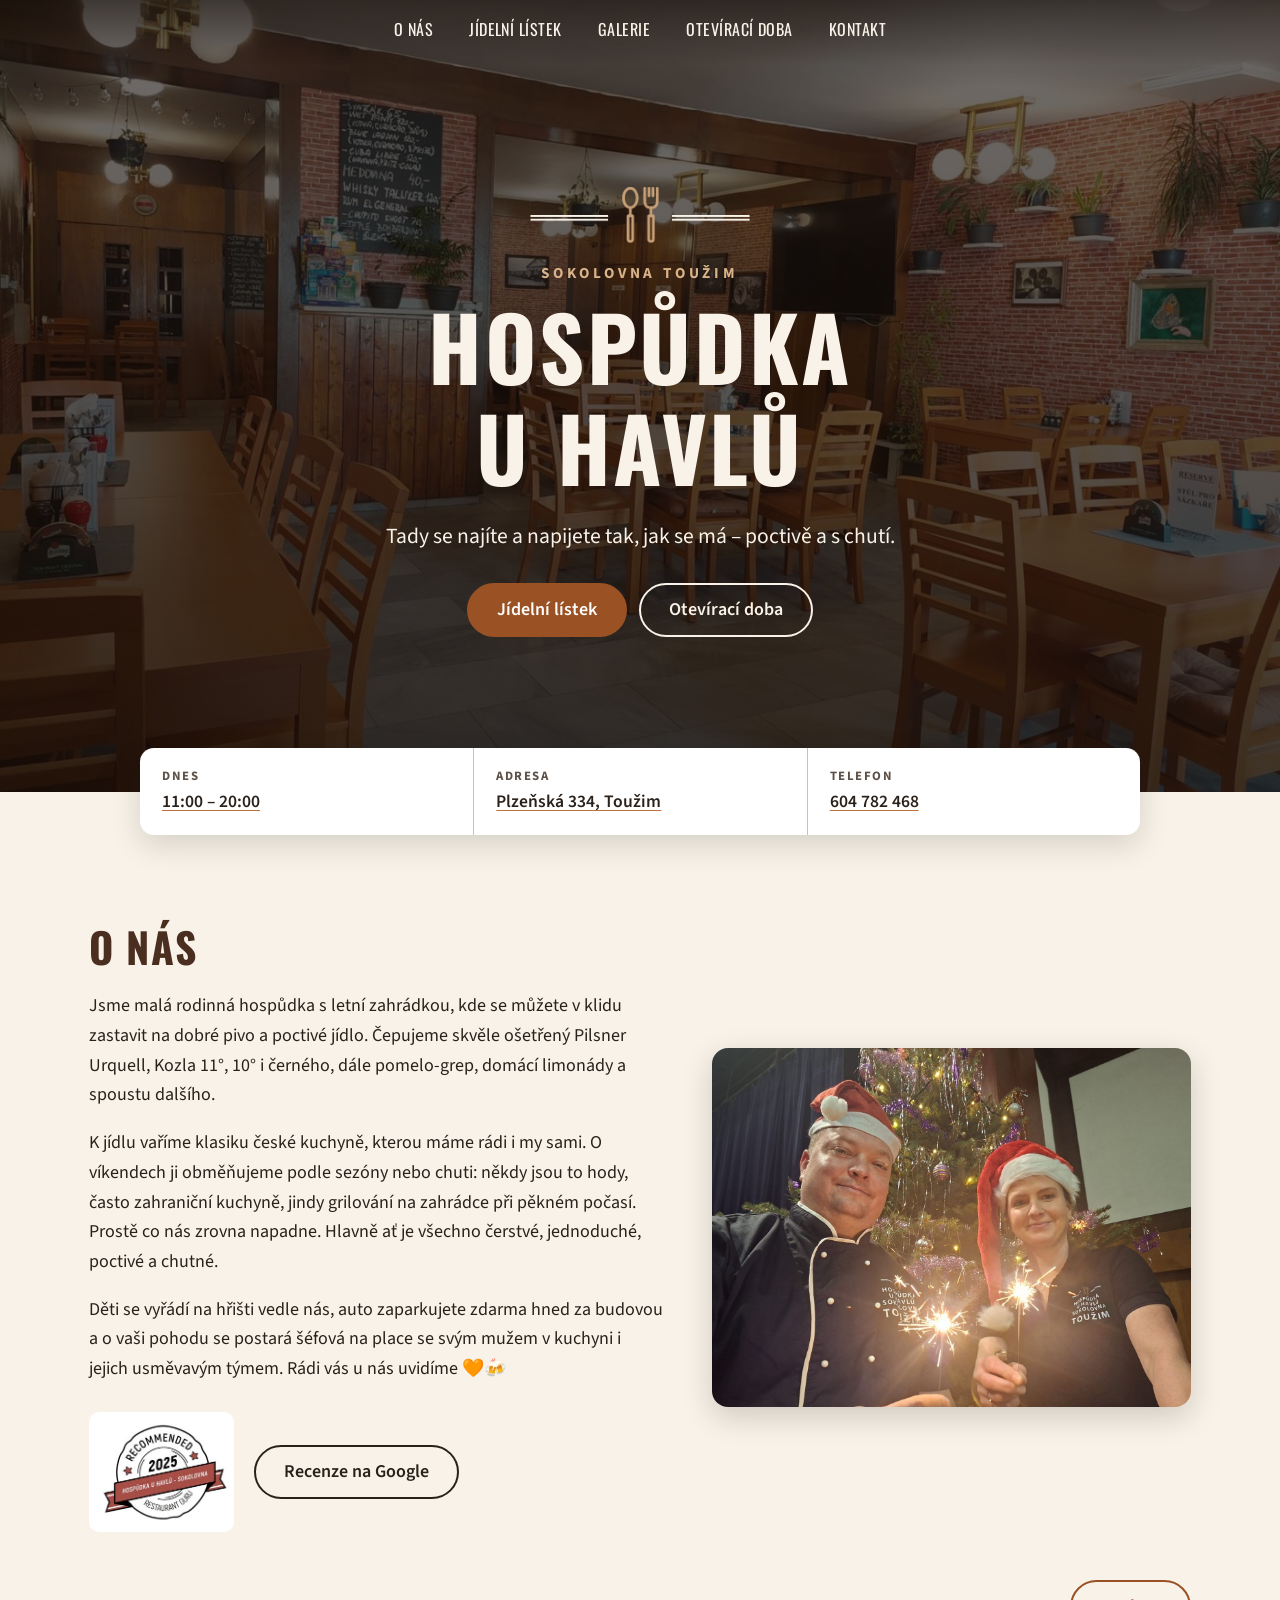
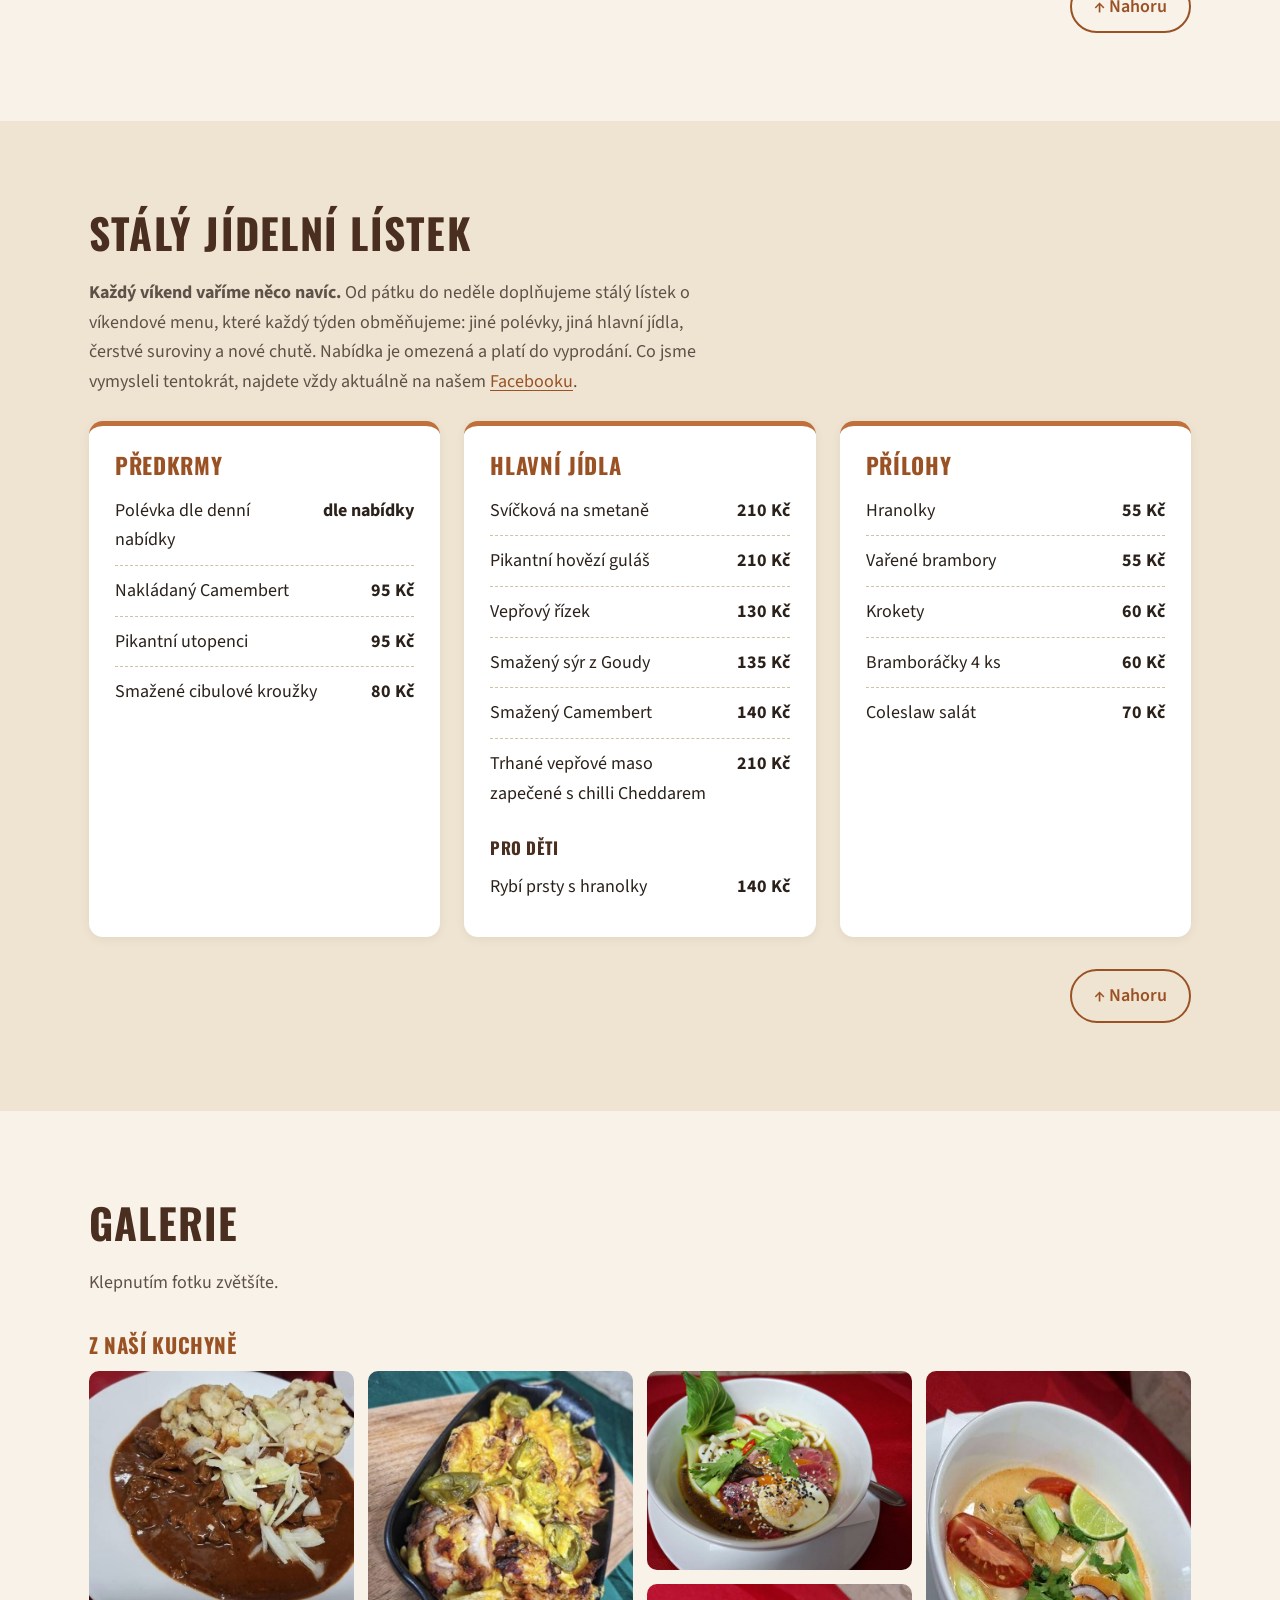
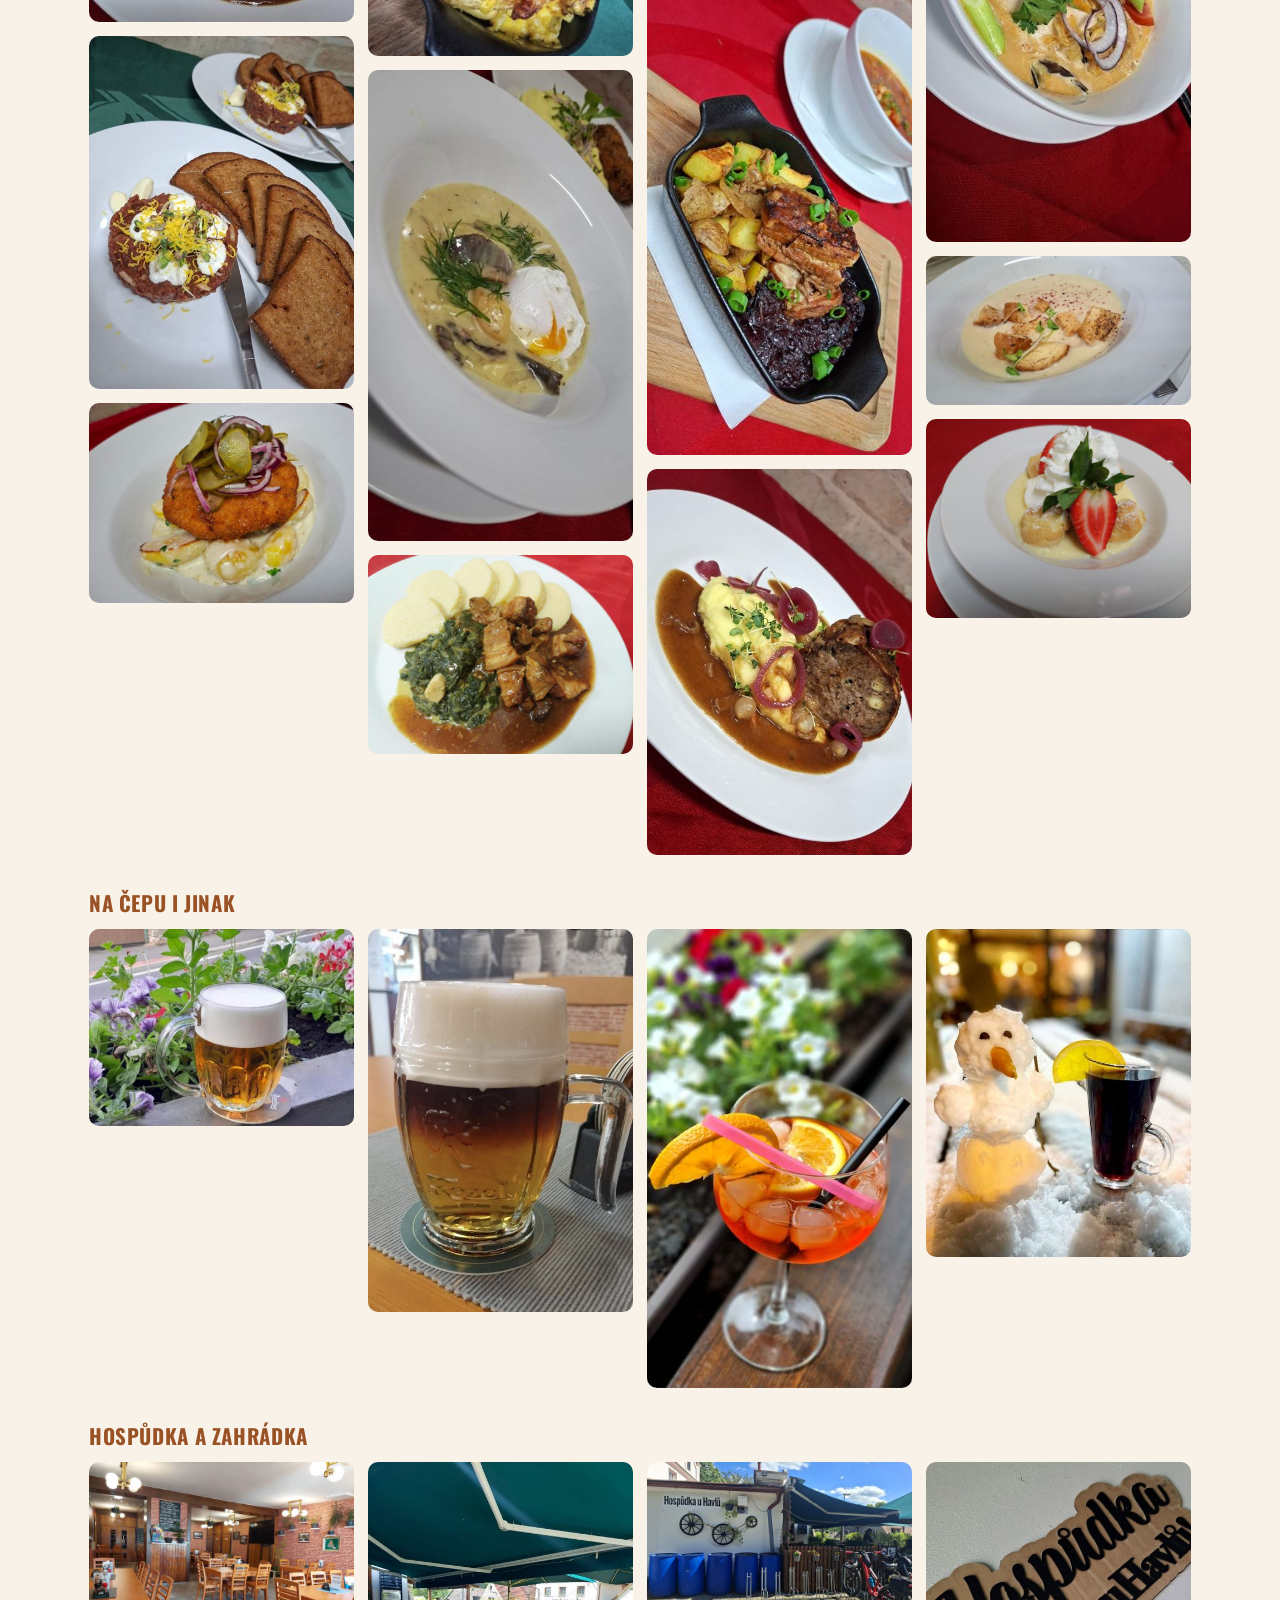
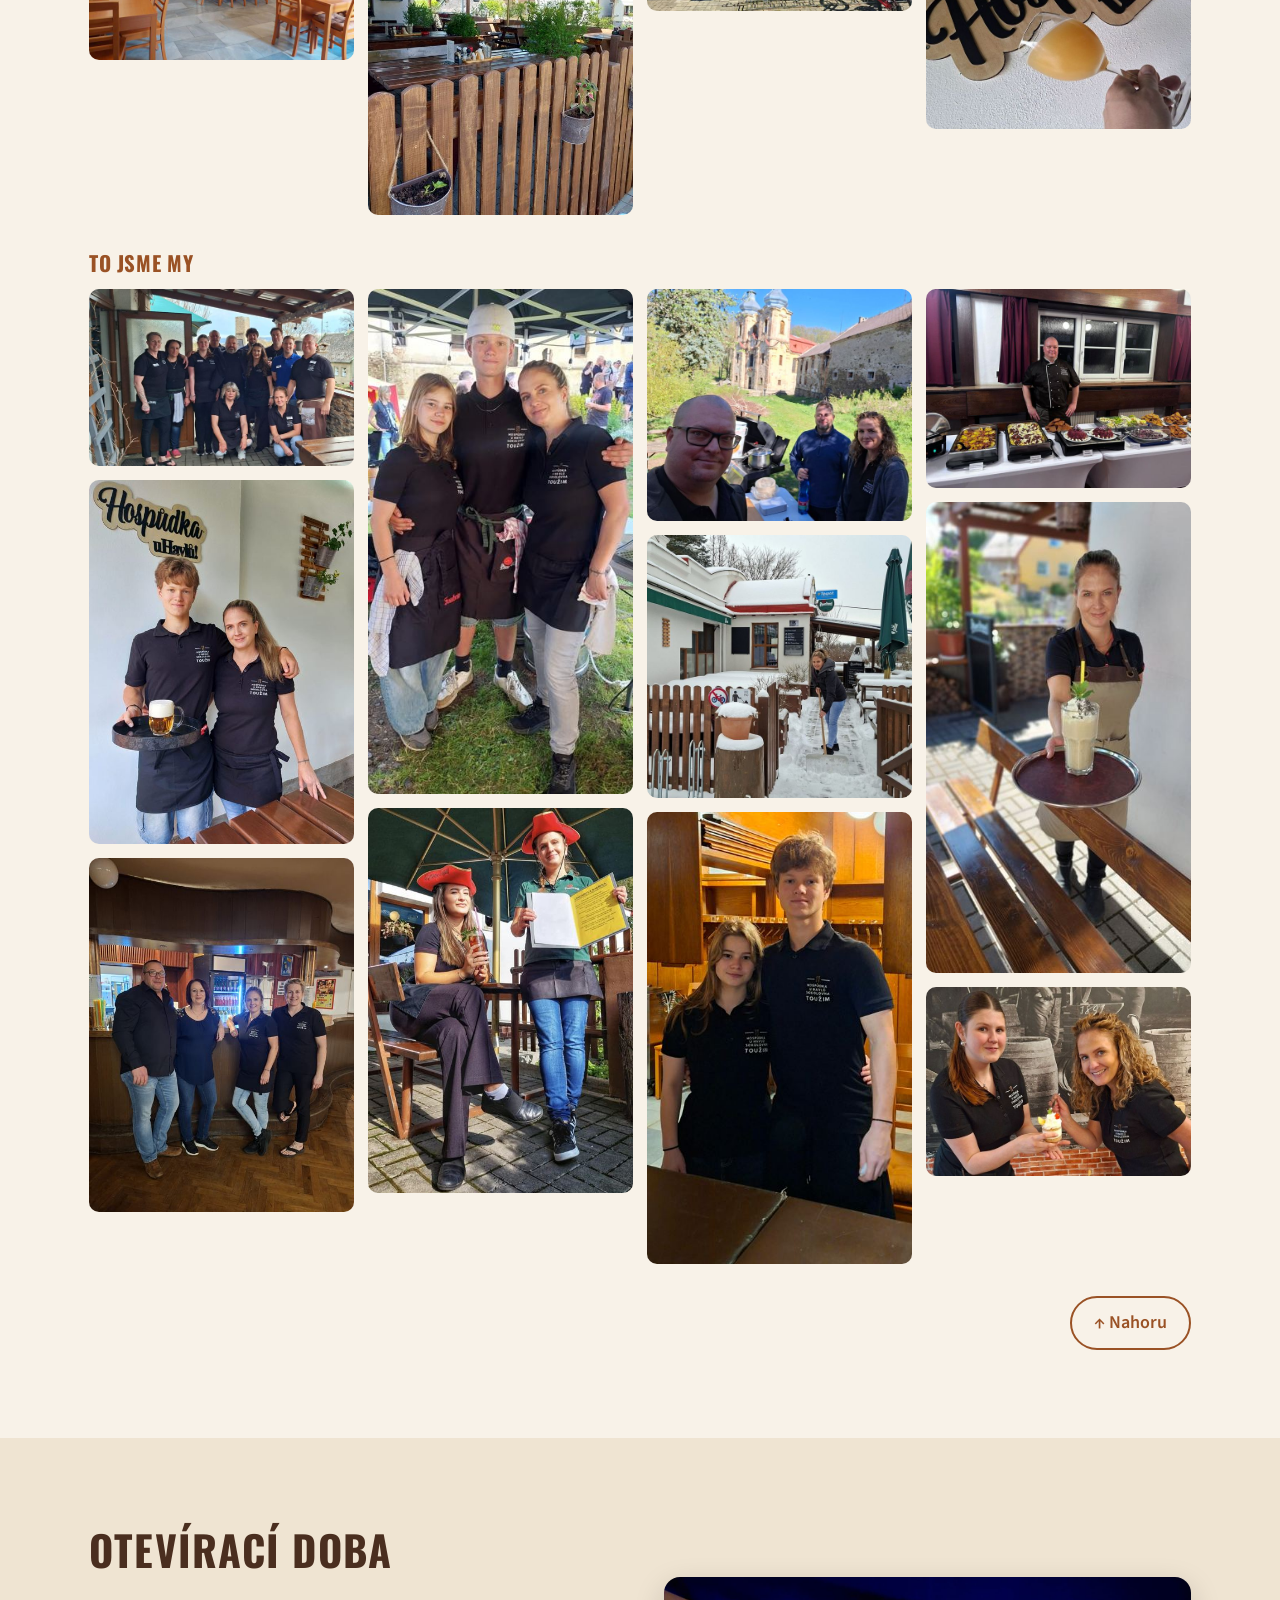
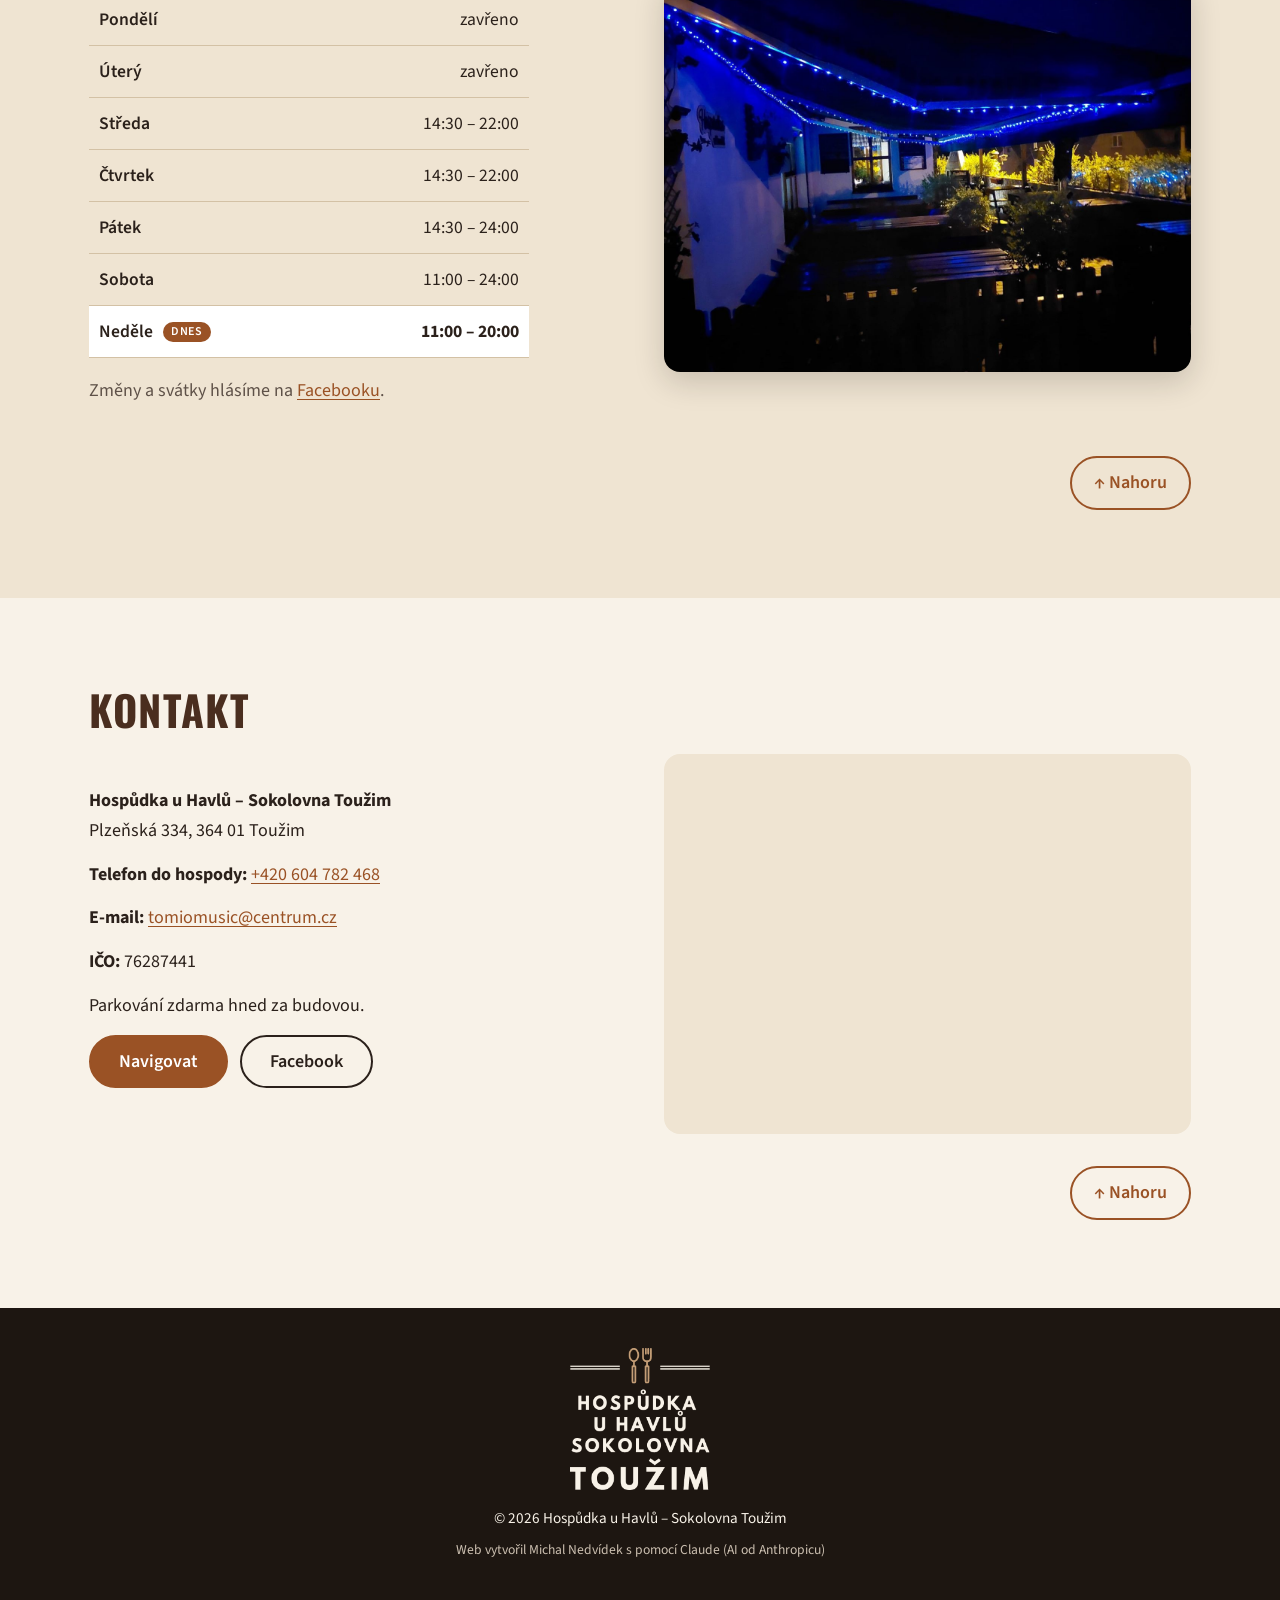
==== index.html @ 7912accc "Vlastní doména hospudkauhavlu.cz Co-Authored-By: Claude Opus 5.5 (1M context) <noreply@anthropic.com" ====
<!doctype html>
<html lang="cs">
<head>
  <meta charset="utf-8">
  <meta name="viewport" content="width=device-width, initial-scale=1">
  <title>Hospůdka u Havlů – Sokolovna Toužim</title>
  <meta name="description" content="Rodinná hospůdka v Sokolovně v Toužimi. Poctivá česká kuchyně, Pilsner Urquell a Kozel, letní zahrádka, dětské hřiště a parkování zdarma.">
  <meta name="theme-color" content="#1d1611">
  <link rel="canonical" href="https://hospudkauhavlu.cz/">
  <meta property="og:type" content="restaurant">
  <meta property="og:locale" content="cs_CZ">
  <meta property="og:url" content="https://hospudkauhavlu.cz/">
  <meta property="og:site_name" content="Hospůdka u Havlů">
  <meta property="og:title" content="Hospůdka u Havlů – Sokolovna Toužim">
  <meta property="og:description" content="Rodinná hospůdka s letní zahrádkou. Poctivá česká kuchyně, Pilsner Urquell a Kozel, víkendové speciality.">
  <meta property="og:image" content="https://hospudkauhavlu.cz/img/web/og-nahled.jpg">
  <meta property="og:image:width" content="1200">
  <meta property="og:image:height" content="630">
  <meta property="og:image:alt" content="Interiér Hospůdky u Havlů">
  <meta name="twitter:card" content="summary_large_image">
  <script type="application/ld+json">
  {
    "@context": "https://schema.org",
    "@type": "Restaurant",
    "name": "Hospůdka u Havlů – Sokolovna Toužim",
    "url": "https://hospudkauhavlu.cz/",
    "image": "https://hospudkauhavlu.cz/img/web/og-nahled.jpg",
    "logo": "https://hospudkauhavlu.cz/img/web/04-logo.jpg",
    "telephone": "+420604782468",
    "email": "tomiomusic@centrum.cz",
    "servesCuisine": "Česká kuchyně",
    "priceRange": "$$",
    "acceptsReservations": "True",
    "menu": "https://hospudkauhavlu.cz/#jidelni-listek",
    "address": {
      "@type": "PostalAddress",
      "streetAddress": "Plzeňská 334",
      "addressLocality": "Toužim",
      "postalCode": "364 01",
      "addressCountry": "CZ"
    },
    "openingHoursSpecification": [
      { "@type": "OpeningHoursSpecification", "dayOfWeek": ["Wednesday", "Thursday"], "opens": "14:30", "closes": "22:00" },
      { "@type": "OpeningHoursSpecification", "dayOfWeek": "Friday", "opens": "14:30", "closes": "23:59" },
      { "@type": "OpeningHoursSpecification", "dayOfWeek": "Saturday", "opens": "11:00", "closes": "23:59" },
      { "@type": "OpeningHoursSpecification", "dayOfWeek": "Sunday", "opens": "11:00", "closes": "20:00" }
    ],
    "sameAs": ["https://www.facebook.com/restaurace.sokolovna.touzim/"]
  }
  </script>
  <link rel="icon" href="img/web/04-logo.jpg">
  <link rel="apple-touch-icon" href="img/web/04-logo.jpg">
  <link rel="preconnect" href="https://fonts.googleapis.com">
  <link rel="preconnect" href="https://fonts.gstatic.com" crossorigin>
  <link href="https://fonts.googleapis.com/css2?family=Oswald:wght@500;700&family=Source+Sans+3:wght@400;600;700&display=swap" rel="stylesheet">
  <link rel="stylesheet" href="style.css">
</head>
<body>
  <a class="skip-link" href="#obsah">Přeskočit na obsah</a>

  <header class="topbar" id="topbar">
    <nav class="nav" aria-label="Hlavní menu">
      <button class="menu-toggle" type="button" aria-expanded="false" aria-controls="menu">Menu</button>
      <ul id="menu">
        <li><a href="#o-nas">O nás</a></li>
        <li><a href="#jidelni-listek">Jídelní lístek</a></li>
        <li><a href="#galerie">Galerie</a></li>
        <li><a href="#oteviraci-doba">Otevírací doba</a></li>
        <li><a href="#kontakt">Kontakt</a></li>
      </ul>
    </nav>
  </header>

  <div class="hero" id="nahoru">
    <div class="hero-text">
      <img width="468" height="119" class="hero-icon" src="img/web/logo-ikona.png" alt="">
      <p class="eyebrow">Sokolovna Toužim</p>
      <h1>Hospůdka u&nbsp;Havlů</h1>
      <p class="lead">Tady se najíte a napijete tak, jak se má – poctivě a s chutí.</p>
      <div class="hero-buttons">
        <a href="#jidelni-listek" class="btn">Jídelní lístek</a>
        <a href="#oteviraci-doba" class="btn btn-ghost">Otevírací doba</a>
      </div>
    </div>
  </div>

  <main id="obsah">
    <ul class="quickinfo" aria-label="Rychlé informace">
      <li>
        <span class="qi-label">Dnes</span>
        <a href="#oteviraci-doba" id="dnes">Otevírací doba</a>
      </li>
      <li>
        <span class="qi-label">Adresa</span>
        <a href="https://www.google.com/maps/search/?api=1&amp;query=Hosp%C5%AFdka%20u%20Havl%C5%AF%20Sokolovna%2C%20Plze%C5%88sk%C3%A1%20334%2C%20To%C5%BEim" target="_blank" rel="noopener">Plzeňská 334, Toužim</a>
      </li>
      <li>
        <span class="qi-label">Telefon</span>
        <a href="tel:+420604782468">604 782 468</a>
      </li>
    </ul>

    <section id="o-nas" class="section about">
      <div class="about-text">
        <h2>O nás</h2>
        <p>Jsme malá rodinná hospůdka s letní zahrádkou, kde se můžete v klidu zastavit na dobré pivo a poctivé jídlo. Čepujeme skvěle ošetřený Pilsner Urquell, Kozla 11°, 10° i černého, dále pomelo-grep, domácí limonády a spoustu dalšího.</p>
        <p>K jídlu vaříme klasiku české kuchyně, kterou máme rádi i my sami. O víkendech ji obměňujeme podle sezóny nebo chuti: někdy jsou to hody, často zahraniční kuchyně, jindy grilování na zahrádce při pěkném počasí. Prostě co nás zrovna napadne. Hlavně ať je všechno čerstvé, jednoduché, poctivé a chutné.</p>
        <p>Děti se vyřádí na hřišti vedle nás, auto zaparkujete zdarma hned za budovou a o vaši pohodu se postará šéfová na place se svým mužem v kuchyni i jejich usměvavým týmem. Rádi vás u nás uvidíme 🧡🍻</p>
        <div class="badges">
          <img width="300" height="249" src="img/web/nahled/08-restaurant-guru-2025.jpg" alt="Ocenění Restaurant Guru – doporučeno 2025" loading="lazy">
          <a class="btn btn-ghost-dark" href="https://www.google.com/maps/search/?api=1&query=Hosp%C5%AFdka%20u%20Havl%C5%AF%20Sokolovna%20To%C5%BEim" target="_blank" rel="noopener">Recenze na Google</a>
        </div>
      </div>
      <img width="1400" height="1050" class="about-photo" src="img/web/20-kuchar-obsluha-vanoce.jpg" alt="Majitelé Hospůdky u Havlů" loading="lazy">
      <a href="#nahoru" class="section-top">↑ Nahoru</a>
    </section>

    <section id="jidelni-listek" class="section alt">
      <div class="inner">
        <h2>Stálý jídelní lístek</h2>
        <p class="note"><strong>Každý víkend vaříme něco navíc.</strong> Od pátku do neděle doplňujeme stálý lístek o víkendové menu, které každý týden obměňujeme: jiné polévky, jiná hlavní jídla, čerstvé suroviny a nové chutě. Nabídka je omezená a platí do vyprodání. Co jsme vymysleli tentokrát, najdete vždy aktuálně na našem <a href="https://www.facebook.com/restaurace.sokolovna.touzim/" target="_blank" rel="noopener">Facebooku</a>.</p>
        <div class="cards">
          <div class="card">
            <h3>Předkrmy</h3>
            <ul class="price-list">
              <li><span>Polévka dle denní nabídky</span><span>dle nabídky</span></li>
              <li><span>Nakládaný Camembert</span><span>95 Kč</span></li>
              <li><span>Pikantní utopenci</span><span>95 Kč</span></li>
              <li><span>Smažené cibulové kroužky</span><span>80 Kč</span></li>
            </ul>
          </div>
          <div class="card">
            <h3>Hlavní jídla</h3>
            <ul class="price-list">
              <li><span>Svíčková na smetaně</span><span>210 Kč</span></li>
              <li><span>Pikantní hovězí guláš</span><span>210 Kč</span></li>
              <li><span>Vepřový řízek</span><span>130 Kč</span></li>
              <li><span>Smažený sýr z Goudy</span><span>135 Kč</span></li>
              <li><span>Smažený Camembert</span><span>140 Kč</span></li>
              <li><span>Trhané vepřové maso zapečené s chilli Cheddarem</span><span>210 Kč</span></li>
            </ul>
            <h4>Pro děti</h4>
            <ul class="price-list">
              <li><span>Rybí prsty s hranolky</span><span>140 Kč</span></li>
            </ul>
          </div>
          <div class="card">
            <h3>Přílohy</h3>
            <ul class="price-list">
              <li><span>Hranolky</span><span>55 Kč</span></li>
              <li><span>Vařené brambory</span><span>55 Kč</span></li>
              <li><span>Krokety</span><span>60 Kč</span></li>
              <li><span>Bramboráčky 4 ks</span><span>60 Kč</span></li>
              <li><span>Coleslaw salát</span><span>70 Kč</span></li>
            </ul>
          </div>
        </div>
      </div>
      <a href="#nahoru" class="section-top">↑ Nahoru</a>
    </section>

    <section id="galerie" class="section">
      <h2>Galerie</h2>
      <p class="note">Klepnutím fotku zvětšíte.</p>
      <h3 class="gallery-title">Z naší kuchyně</h3>
      <div class="gallery">
        <img width="640" height="606" src="img/web/nahled/27-gulas-knedlik.jpg" data-full="img/web/27-gulas-knedlik.jpg" alt="Hovězí guláš se špekovým knedlíkem" loading="lazy">
        <img width="480" height="640" src="img/web/nahled/18-tatarak.jpg" data-full="img/web/18-tatarak.jpg" alt="Tatarák s topinkami" loading="lazy">
        <img width="640" height="481" src="img/web/nahled/14-rizek-bramborovy-salat.jpg" data-full="img/web/14-rizek-bramborovy-salat.jpg" alt="Holandský řízek s noky a koprovou omáčkou" loading="lazy">
        <img width="596" height="640" src="img/web/nahled/28-trhane-maso-cheddar.jpg" data-full="img/web/28-trhane-maso-cheddar.jpg" alt="Trhané vepřové s chilli Cheddarem" loading="lazy">
        <img width="360" height="640" src="img/web/nahled/17-kulajda.jpg" data-full="img/web/17-kulajda.jpg" alt="Kulajda se ztraceným vejcem" loading="lazy">
        <img width="640" height="480" src="img/web/nahled/12-bucek-spenat-knedlik.jpg" data-full="img/web/12-bucek-spenat-knedlik.jpg" alt="Vepřové výpečky se špenátem a bramborovým knedlíkem" loading="lazy">
        <img width="640" height="480" src="img/web/nahled/13-ramen.jpg" data-full="img/web/13-ramen.jpg" alt="Ramen" loading="lazy">
        <img width="360" height="640" src="img/web/nahled/22-bucek-zeli-brambory.jpg" data-full="img/web/22-bucek-zeli-brambory.jpg" alt="Vepřové výpečky se zelím a opékanými brambory" loading="lazy">
        <img width="439" height="640" src="img/web/nahled/24-sekana-kase.jpg" data-full="img/web/24-sekana-kase.jpg" alt="Sekaná s bramborovou kaší" loading="lazy">
        <img width="360" height="640" src="img/web/nahled/25-thajska-polevka.jpg" data-full="img/web/25-thajska-polevka.jpg" alt="Thajská polévka" loading="lazy">
        <img width="640" height="360" src="img/web/nahled/26-kremova-polevka.jpg" data-full="img/web/26-kremova-polevka.jpg" alt="Krémová polévka s krutony" loading="lazy">
        <img width="640" height="480" src="img/web/nahled/06-dezert-veternicky.jpg" data-full="img/web/06-dezert-veternicky.jpg" alt="Dezert s jahodami a šlehačkou" loading="lazy">
      </div>

      <h3 class="gallery-title">Na čepu i jinak</h3>
      <div class="gallery">
        <img width="640" height="474" src="img/web/nahled/03-pivo-kvetiny.jpg" data-full="img/web/03-pivo-kvetiny.jpg" alt="Pilsner Urquell na zahrádce" loading="lazy">
        <img width="443" height="640" src="img/web/nahled/19-rezane-pivo.jpg" data-full="img/web/19-rezane-pivo.jpg" alt="Řezané pivo" loading="lazy">
        <img width="370" height="640" src="img/web/nahled/23-aperol-spritz.jpg" data-full="img/web/23-aperol-spritz.jpg" alt="Aperol Spritz" loading="lazy">
        <img width="518" height="640" src="img/web/nahled/15-svarak-snehulak.jpg" data-full="img/web/15-svarak-snehulak.jpg" alt="Svařák v zimě" loading="lazy">
      </div>

      <h3 class="gallery-title">Hospůdka a zahrádka</h3>
      <div class="gallery">
        <img width="640" height="480" src="img/web/nahled/09-interier.jpg" data-full="img/web/09-interier.jpg" alt="Interiér hospůdky" loading="lazy">
        <img width="480" height="640" src="img/web/nahled/10-zahradka-den.jpg" data-full="img/web/10-zahradka-den.jpg" alt="Letní zahrádka" loading="lazy">
        <img width="640" height="360" src="img/web/nahled/29-predni-strana-kola.jpg" data-full="img/web/29-predni-strana-kola.jpg" alt="Hospůdka u Havlů zvenku se stojany na kola" loading="lazy">
        <img width="635" height="640" src="img/web/nahled/01-cedule-sklenka.jpg" data-full="img/web/01-cedule-sklenka.jpg" alt="Cedule Hospůdka u Havlů" loading="lazy">
      </div>

      <h3 class="gallery-title">To jsme my</h3>
      <div class="gallery">
        <img width="640" height="429" src="img/web/nahled/30-cely-tym.jpg" data-full="img/web/30-cely-tym.jpg" alt="Celý tým Hospůdky u Havlů" loading="lazy">
        <img width="466" height="640" src="img/web/nahled/31-tym-pivo-cedule.jpg" data-full="img/web/31-tym-pivo-cedule.jpg" alt="Obsluha s pivem pod cedulí Hospůdka u Havlů" loading="lazy">
        <img width="480" height="640" src="img/web/nahled/32-tym-u-baru.jpg" data-full="img/web/32-tym-u-baru.jpg" alt="Tým u baru" loading="lazy">
        <img width="336" height="640" src="img/web/nahled/33-tym-na-akci.jpg" data-full="img/web/33-tym-na-akci.jpg" alt="Naše obsluha na venkovní akci" loading="lazy">
        <img width="440" height="640" src="img/web/nahled/34-tym-vikendova-nabidka.jpg" data-full="img/web/34-tym-vikendova-nabidka.jpg" alt="Obsluha s víkendovou nabídkou na zahrádce" loading="lazy">
        <img width="640" height="561" src="img/web/nahled/35-tym-grilovani-skoky.jpg" data-full="img/web/35-tym-grilovani-skoky.jpg" alt="Grilujeme venku u barokního kostela" loading="lazy">
        <img width="640" height="634" src="img/web/nahled/36-obsluha-snih.jpg" data-full="img/web/36-obsluha-snih.jpg" alt="Odklízení sněhu před hospůdkou" loading="lazy">
        <img width="375" height="640" src="img/web/nahled/37-obsluha-interier.jpg" data-full="img/web/37-obsluha-interier.jpg" alt="Mladá obsluha v sále Sokolovny" loading="lazy">
        <img width="640" height="480" src="img/web/nahled/16-kuchar-raut.jpg" data-full="img/web/16-kuchar-raut.jpg" alt="Kuchař u připraveného rautu" loading="lazy">
        <img width="360" height="640" src="img/web/nahled/05-obsluha-frape.jpg" data-full="img/web/05-obsluha-frape.jpg" alt="Obsluha s frapé na zahrádce" loading="lazy">
        <img width="640" height="457" src="img/web/nahled/21-obsluha-dezert.jpg" data-full="img/web/21-obsluha-dezert.jpg" alt="Náš tým s dezertem" loading="lazy">
      </div>
      <a href="#nahoru" class="section-top">↑ Nahoru</a>
    </section>

    <section id="oteviraci-doba" class="section alt">
      <div class="inner two-col">
        <div>
          <h2>Otevírací doba</h2>
          <!-- potvrzeno podle Facebooku 19. 10. 2026; při změně upravit i HODINY ve skriptu dole -->
          <table class="hours">
            <caption class="visually-hidden">Otevírací doba podle dnů</caption>
            <tr data-den="1"><th scope="row">Pondělí</th><td>zavřeno</td></tr>
            <tr data-den="2"><th scope="row">Úterý</th><td>zavřeno</td></tr>
            <tr data-den="3"><th scope="row">Středa</th><td>14:30 – 22:00</td></tr>
            <tr data-den="4"><th scope="row">Čtvrtek</th><td>14:30 – 22:00</td></tr>
            <tr data-den="5"><th scope="row">Pátek</th><td>14:30 – 24:00</td></tr>
            <tr data-den="6"><th scope="row">Sobota</th><td>11:00 – 24:00</td></tr>
            <tr data-den="0"><th scope="row">Neděle</th><td>11:00 – 20:00</td></tr>
          </table>
          <p class="note">Změny a svátky hlásíme na <a href="https://www.facebook.com/restaurace.sokolovna.touzim/" target="_blank" rel="noopener">Facebooku</a>.</p>
        </div>
        <img width="1400" height="1050" src="img/web/11-zahradka-noc.jpg" alt="Zahrádka večer" loading="lazy" class="rounded">
      </div>
      <a href="#nahoru" class="section-top">↑ Nahoru</a>
    </section>

    <section id="kontakt" class="section">
      <h2>Kontakt</h2>
      <div class="two-col">
        <div class="contact">
          <p><strong>Hospůdka u Havlů – Sokolovna Toužim</strong><br>Plzeňská 334, 364 01 Toužim</p>
          <p><strong>Telefon do hospody:</strong> <a href="tel:+420604782468">+420 604 782 468</a></p>
          <p><strong>E-mail:</strong> <a href="mailto:tomiomusic@centrum.cz">tomiomusic@centrum.cz</a></p>
          <p><strong>IČO:</strong> 76287441</p>
          <p>Parkování zdarma hned za budovou.</p>
          <p class="contact-buttons">
            <a class="btn" href="https://www.google.com/maps/dir/?api=1&amp;destination=Hosp%C5%AFdka%20u%20Havl%C5%AF%20Sokolovna%2C%20Plze%C5%88sk%C3%A1%20334%2C%20To%C5%BEim" target="_blank" rel="noopener">Navigovat</a>
            <a class="btn btn-ghost-dark" href="https://www.facebook.com/restaurace.sokolovna.touzim/" target="_blank" rel="noopener">Facebook</a>
          </p>
        </div>
        <iframe class="map" title="Mapa – Plzeňská 334, Toužim" loading="lazy"
          src="https://maps.google.com/maps?q=Plze%C5%88sk%C3%A1%20334%2C%20364%2001%20To%C5%BEim&z=16&output=embed"></iframe>
      </div>
      <a href="#nahoru" class="section-top">↑ Nahoru</a>
    </section>
  </main>

  <footer class="footer">
    <img width="468" height="474" src="img/web/logo-svetle.png" alt="Logo Hospůdka u Havlů, Sokolovna Toužim">
    <p>&copy; <span id="rok"></span> Hospůdka u Havlů – Sokolovna Toužim</p>
    <p class="credit">Web vytvořil Michal Nedvídek s pomocí Claude (AI od Anthropicu)</p>
  </footer>

  <a href="#nahoru" class="to-top" aria-label="Zpět nahoru" title="Zpět nahoru">↑</a>

  <div class="lightbox" role="dialog" aria-modal="true" aria-label="Zvětšená fotka" hidden>
    <button class="lightbox-close" type="button" aria-label="Zavřít">×</button>
    <img alt="">
    <p></p>
  </div>

  <script>
    document.getElementById('rok').textContent = new Date().getFullYear();

    // Lišta s menu: po odrolování ztmavne, na mobilu se rozbaluje tlačítkem
    const topbar = document.getElementById('topbar');
    const toTop = document.querySelector('.to-top');
    const menuToggle = document.querySelector('.menu-toggle');
    const onScroll = () => {
      topbar.classList.toggle('scrolled', window.scrollY > 40);
      toTop.classList.toggle('visible', window.scrollY > 600);
    };
    window.addEventListener('scroll', onScroll, { passive: true });
    onScroll();
    const setMenu = open => {
      topbar.classList.toggle('menu-open', open);
      menuToggle.setAttribute('aria-expanded', open);
      menuToggle.textContent = open ? 'Zavřít' : 'Menu';
    };
    menuToggle.addEventListener('click', () => setMenu(!topbar.classList.contains('menu-open')));
    document.querySelectorAll('#menu a').forEach(a => a.addEventListener('click', () => setMenu(false)));

    // Dnešní otevírací doba (0 = neděle). Při změně upravit i tabulku nahoře.
    const HODINY = { 0: ['11:00', '20:00'], 1: null, 2: null, 3: ['14:30', '22:00'], 4: ['14:30', '22:00'], 5: ['14:30', '24:00'], 6: ['11:00', '24:00'] };
    const now = new Date();
    const den = now.getDay();
    const dnes = HODINY[den];
    const minuty = t => { const [h, m] = t.split(':').map(Number); return h * 60 + m; };
    const ted = now.getHours() * 60 + now.getMinutes();
    const dnesEl = document.getElementById('dnes');
    if (!dnes) {
      dnesEl.textContent = 'Dnes máme zavřeno';
    } else {
      const otevreno = ted >= minuty(dnes[0]) && ted < minuty(dnes[1]);
      dnesEl.textContent = `${dnes[0]} – ${dnes[1]}` + (otevreno ? ' · právě otevřeno' : '');
    }
    const radek = document.querySelector(`.hours tr[data-den="${den}"]`);
    if (radek) { radek.classList.add('today'); radek.querySelector('th').insertAdjacentHTML('beforeend', ' <span class="today-tag">dnes</span>'); }

    // Zvětšení fotky z galerie: klik (nebo Enter) otevře, další klik, křížek nebo Esc zavře
    const lightbox = document.querySelector('.lightbox');
    const lbImg = lightbox.querySelector('img');
    const lbText = lightbox.querySelector('p');
    let lastFocus = null;
    const openLightbox = img => {
      lastFocus = img;
      lbImg.src = img.dataset.full || img.src;
      lbImg.alt = img.alt;
      lbText.textContent = img.alt;
      lightbox.hidden = false;
      requestAnimationFrame(() => lightbox.classList.add('open'));
      document.body.classList.add('no-scroll');
      lightbox.querySelector('.lightbox-close').focus();
    };
    const closeLightbox = () => {
      if (lightbox.hidden) return;
      lightbox.classList.remove('open');
      lightbox.hidden = true;
      document.body.classList.remove('no-scroll');
      if (lastFocus) lastFocus.focus();
    };
    document.querySelectorAll('.gallery img').forEach(img => {
      img.tabIndex = 0;
      img.setAttribute('role', 'button');
      img.setAttribute('aria-label', 'Zvětšit fotku: ' + img.alt);
      img.addEventListener('click', () => openLightbox(img));
      img.addEventListener('keydown', e => { if (e.key === 'Enter' || e.key === ' ') { e.preventDefault(); openLightbox(img); } });
    });
    lightbox.addEventListener('click', closeLightbox);
    document.addEventListener('keydown', e => { if (e.key === 'Escape') { closeLightbox(); setMenu(false); } });
  </script>
</body>
</html>
---- style.css ----
/* Barvy: všechny dvojice text/pozadí splňují WCAG AA (min. 4,5 : 1) */
:root {
  --dark: #1d1611;
  --wood: #4a2e1f;
  --copper: #c0703a;      /* jen dekorace (linky, ikony), ne text */
  --accent: #9a5225;      /* odkazy, tlačítka, zvýrazněný text – 5,2 : 1 na krémové */
  --accent-hover: #7d4019;
  --tan: #d9b48a;         /* světlý akcent na tmavém pozadí */
  --cream: #f8f2e8;
  --cream-2: #efe4d2;
  --ink: #2b211b;
  --muted: #5e5148;       /* doplňkový text – min. 6 : 1 */
  --line: #d3c1a5;
  --topbar-h: 64px;
}

* { box-sizing: border-box; }
html { scroll-behavior: smooth; scroll-padding-top: calc(var(--topbar-h) + 8px); }
body {
  margin: 0;
  font-family: "Source Sans 3", system-ui, sans-serif;
  font-size: 18px;
  line-height: 1.65;
  color: var(--ink);
  background: var(--cream);
  -webkit-text-size-adjust: 100%;
}
body.no-scroll { overflow: hidden; }
h1, h2, h3, h4, .nav a, .menu-toggle {
  font-family: "Oswald", "Arial Narrow", sans-serif;
  text-transform: uppercase;
  letter-spacing: .03em;
  line-height: 1.15;
}
p { max-width: 68ch; }
a { color: var(--accent); text-underline-offset: 3px; }
a:hover { color: var(--accent-hover); }
img { max-width: 100%; height: auto; display: block; }

/* Viditelný focus pro ovládání klávesnicí */
:focus-visible { outline: 3px solid var(--copper); outline-offset: 3px; border-radius: 4px; }

.visually-hidden {
  position: absolute; width: 1px; height: 1px; padding: 0; margin: -1px;
  overflow: hidden; clip: rect(0 0 0 0); white-space: nowrap; border: 0;
}
.skip-link {
  position: absolute; left: 12px; top: -60px; z-index: 100;
  padding: 10px 16px; background: var(--cream); color: var(--ink); font-weight: 600; border-radius: 8px;
}
.skip-link:focus { top: 12px; }

/* Lepivá horní lišta s menu */
.topbar {
  position: fixed;
  inset: 0 0 auto 0;
  z-index: 20;
  height: var(--topbar-h);
  background: linear-gradient(rgba(20, 13, 8, .55), rgba(20, 13, 8, 0));
  transition: background .25s, box-shadow .25s;
}
.topbar.scrolled, .topbar.menu-open { background: var(--dark); box-shadow: 0 2px 12px rgba(0, 0, 0, .25); }
.nav { height: 100%; max-width: 1150px; margin: 0 auto; padding: 0 16px; display: flex; align-items: center; justify-content: center; }
.nav ul { display: flex; gap: 8px; list-style: none; margin: 0; padding: 0; }
.nav a {
  display: block;
  padding: 10px 14px;
  min-height: 44px;
  color: var(--cream);
  text-decoration: none;
  font-size: 1rem;
  border-radius: 6px;
}
.nav a:hover { color: var(--tan); background: rgba(255, 255, 255, .06); }
.menu-toggle {
  display: none;
  min-height: 44px;
  padding: 8px 22px;
  background: transparent;
  color: var(--cream);
  border: 2px solid var(--cream);
  border-radius: 999px;
  font-size: 1rem;
  cursor: pointer;
}

/* Úvod */
.hero {
  min-height: 88vh;
  min-height: 88svh;
  display: flex;
  align-items: center;
  justify-content: center;
  color: var(--cream);
  background: linear-gradient(rgba(20, 13, 8, .6), rgba(20, 13, 8, .82)), url("img/web/09-interier.jpg") center / cover;
}
.hero-text { padding: calc(var(--topbar-h) + 32px) 20px 64px; text-align: center; max-width: 780px; }
.hero-icon { width: 220px; margin: 0 auto 18px; }
.eyebrow { text-transform: uppercase; letter-spacing: .25em; color: var(--tan); margin: 0 auto; font-weight: 700; font-size: .95rem; }
.hero h1 { font-size: clamp(2.6rem, 9vw, 5.5rem); margin: .1em 0 .25em; }
.lead { font-size: clamp(1.15rem, 3.5vw, 1.35rem); margin: 0 auto 28px; }
.hero-buttons, .contact-buttons { display: flex; flex-wrap: wrap; gap: 12px; justify-content: center; }
.contact-buttons { justify-content: flex-start; }

.btn {
  display: inline-flex;
  align-items: center;
  justify-content: center;
  min-height: 48px;
  padding: 10px 28px;
  background: var(--accent);
  color: #fff;
  font-weight: 600;
  border-radius: 999px;
  text-decoration: none;
  border: 2px solid var(--accent);
  transition: background .2s, color .2s, border-color .2s;
}
.btn:hover { background: var(--accent-hover); border-color: var(--accent-hover); color: #fff; }
.btn-ghost { background: transparent; border-color: var(--cream); color: var(--cream); }
.btn-ghost:hover { background: var(--cream); color: var(--ink); border-color: var(--cream); }
.btn-ghost-dark { background: transparent; border-color: var(--ink); color: var(--ink); }
.btn-ghost-dark:hover { background: var(--ink); color: var(--cream); border-color: var(--ink); }

/* Rychlé informace pod úvodem */
.quickinfo {
  list-style: none;
  margin: -44px auto 0;
  padding: 0;
  max-width: 1000px;
  display: grid;
  grid-template-columns: repeat(3, 1fr);
  background: #fff;
  border-radius: 14px;
  box-shadow: 0 10px 30px rgba(29, 22, 17, .15);
  position: relative;
  z-index: 2;
  overflow: hidden;
}
.quickinfo li { padding: 18px 22px; border-left: 1px solid var(--line); }
.quickinfo li:first-child { border-left: 0; }
.qi-label { display: block; font-size: .8rem; text-transform: uppercase; letter-spacing: .12em; color: var(--muted); font-weight: 700; }
.quickinfo a { font-weight: 600; font-size: 1.1rem; color: var(--ink); text-decoration-color: var(--copper); }
.quickinfo a:hover { color: var(--accent); }

/* Sekce */
.section { padding: 88px 24px; max-width: 1150px; margin: 0 auto; }
.section.alt { max-width: none; background: var(--cream-2); }
.inner { max-width: 1102px; margin: 0 auto; }
.section h2 { font-size: clamp(2rem, 5vw, 2.6rem); margin: 0 0 .5em; color: var(--wood); }
.note { color: var(--muted); }

.two-col { display: grid; grid-template-columns: 1fr 1fr; gap: 48px; align-items: center; }
.about { display: grid; grid-template-columns: 1.2fr 1fr; gap: 48px; align-items: center; }
.about-photo, .rounded { border-radius: 16px; box-shadow: 0 10px 30px rgba(29, 22, 17, .18); }
.badges { display: flex; flex-wrap: wrap; gap: 20px; margin-top: 28px; align-items: center; }
.badges img { height: 120px; width: auto; border-radius: 10px; background: #fff; }

/* Odkaz nahoru na konci sekcí */
.section-top {
  display: table;
  margin: 32px 0 0 auto;
  padding: 10px 22px;
  min-height: 44px;
  border: 2px solid var(--accent);
  border-radius: 999px;
  color: var(--accent);
  font-weight: 600;
  text-decoration: none;
}
.section-top:hover { background: var(--accent); color: #fff; }
.section.alt > .section-top { margin-right: max(0px, calc((100% - 1102px) / 2)); }
.about > .section-top { grid-column: 1 / -1; margin-top: 0; }

/* Jídelní lístek */
.cards { display: grid; grid-template-columns: repeat(auto-fit, minmax(280px, 1fr)); gap: 24px; margin-top: 24px; }
.card { background: #fff; border-radius: 14px; padding: 26px; box-shadow: 0 2px 10px rgba(74, 46, 31, .08); border-top: 5px solid var(--copper); }
.card h3 { margin: 0 0 8px; color: var(--accent); font-size: 1.4rem; }
.card h4 { margin: 20px 0 4px; color: var(--wood); font-size: 1.05rem; }
.price-list { list-style: none; margin: 0; padding: 0; }
.price-list li { display: flex; justify-content: space-between; align-items: baseline; gap: 16px; padding: 10px 0; border-bottom: 1px dashed var(--line); }
.price-list li span:last-child { white-space: nowrap; font-weight: 700; }
.price-list li:last-child { border-bottom: 0; }

/* Galerie */
.gallery-title { color: var(--accent); font-size: 1.3rem; margin: 36px 0 14px; }
.gallery { columns: 4 220px; column-gap: 14px; }
.gallery img { width: 100%; margin-bottom: 14px; border-radius: 10px; break-inside: avoid; cursor: zoom-in; transition: transform .2s, box-shadow .2s; }
.gallery img:hover { transform: scale(1.02); box-shadow: 0 6px 18px rgba(29, 22, 17, .2); }

.lightbox {
  position: fixed;
  inset: 0;
  z-index: 50;
  display: flex;
  flex-direction: column;
  align-items: center;
  justify-content: center;
  gap: 12px;
  padding: 56px 16px 24px;
  background: rgba(15, 10, 6, .95);
  cursor: zoom-out;
  opacity: 0;
  transition: opacity .2s;
}
.lightbox[hidden] { display: none; }
.lightbox.open { opacity: 1; }
.lightbox img { max-width: 100%; max-height: calc(100vh - 120px); border-radius: 10px; object-fit: contain; }
.lightbox p { margin: 0; color: var(--cream); text-align: center; }
.lightbox-close {
  position: absolute;
  top: 10px;
  right: 10px;
  width: 48px;
  height: 48px;
  border: 0;
  border-radius: 50%;
  background: rgba(255, 255, 255, .12);
  color: var(--cream);
  font-size: 2rem;
  line-height: 1;
  cursor: pointer;
}
.lightbox-close:hover { background: rgba(255, 255, 255, .25); }

/* Otevírací doba */
.hours { border-collapse: collapse; width: 100%; max-width: 440px; font-size: 1.1rem; }
.hours th, .hours td { padding: 11px 10px; border-bottom: 1px solid var(--line); }
.hours th { text-align: left; font-weight: 600; }
.hours td { text-align: right; }
.hours tr.today { background: #fff; font-weight: 700; }
.today-tag { display: inline-block; margin-left: 6px; padding: 0 8px; border-radius: 999px; background: var(--accent); color: #fff; font-size: .75rem; text-transform: uppercase; letter-spacing: .06em; vertical-align: 2px; }

/* Kontakt */
.contact p { margin: 0 0 14px; }
.map { width: 100%; height: 380px; border: 0; border-radius: 16px; background: var(--cream-2); }

.footer { background: var(--dark); color: var(--cream); text-align: center; padding: 40px 24px; font-size: .95rem; }
.footer p { margin: 0 auto; }
.footer .credit { margin-top: 8px; font-size: .85rem; color: #cbbfb0; }
.footer img { margin: 0 auto 16px; width: 140px; }

/* Plovoucí tlačítko zpět nahoru */
.to-top {
  position: fixed;
  right: 18px;
  bottom: 18px;
  width: 52px;
  height: 52px;
  display: flex;
  align-items: center;
  justify-content: center;
  border-radius: 50%;
  background: var(--accent);
  color: #fff;
  font-size: 1.6rem;
  font-weight: 700;
  text-decoration: none;
  box-shadow: 0 6px 18px rgba(29, 22, 17, .3);
  opacity: 0;
  visibility: hidden;
  transform: translateY(10px);
  transition: opacity .25s, transform .25s, visibility .25s;
  z-index: 10;
}
.to-top.visible { opacity: 1; visibility: visible; transform: none; }
.to-top:hover { background: var(--accent-hover); color: #fff; }

@media (max-width: 800px) {
  body { font-size: 17px; }
  .section { padding: 64px 16px; }
  .two-col, .about { grid-template-columns: 1fr; gap: 32px; }
  .badges img { height: 100px; }
  .map { height: 300px; }
  .hero-icon { width: 170px; }
  .footer { padding-bottom: 88px; }

  .nav { justify-content: flex-end; }
  .menu-toggle { display: block; }
  .nav ul {
    display: none;
    position: absolute;
    top: var(--topbar-h);
    left: 0;
    right: 0;
    flex-direction: column;
    gap: 0;
    padding: 8px 16px 16px;
    background: var(--dark);
    box-shadow: 0 10px 20px rgba(0, 0, 0, .3);
  }
  .menu-open .nav ul { display: flex; }
  .nav a { padding: 14px 8px; font-size: 1.15rem; border-bottom: 1px solid rgba(255, 255, 255, .1); border-radius: 0; }

  .quickinfo { margin: -32px 16px 0; }
  .quickinfo li { padding: 14px 16px; }
}

@media (max-width: 600px) {
  .quickinfo { grid-template-columns: 1fr; }
  .quickinfo li { border-left: 0; border-top: 1px solid var(--line); padding: 14px 18px; }
  .quickinfo li:first-child { border-top: 0; }
}

@media (prefers-reduced-motion: reduce) {
  html { scroll-behavior: auto; }
  *, *::before, *::after { transition: none !important; }
}
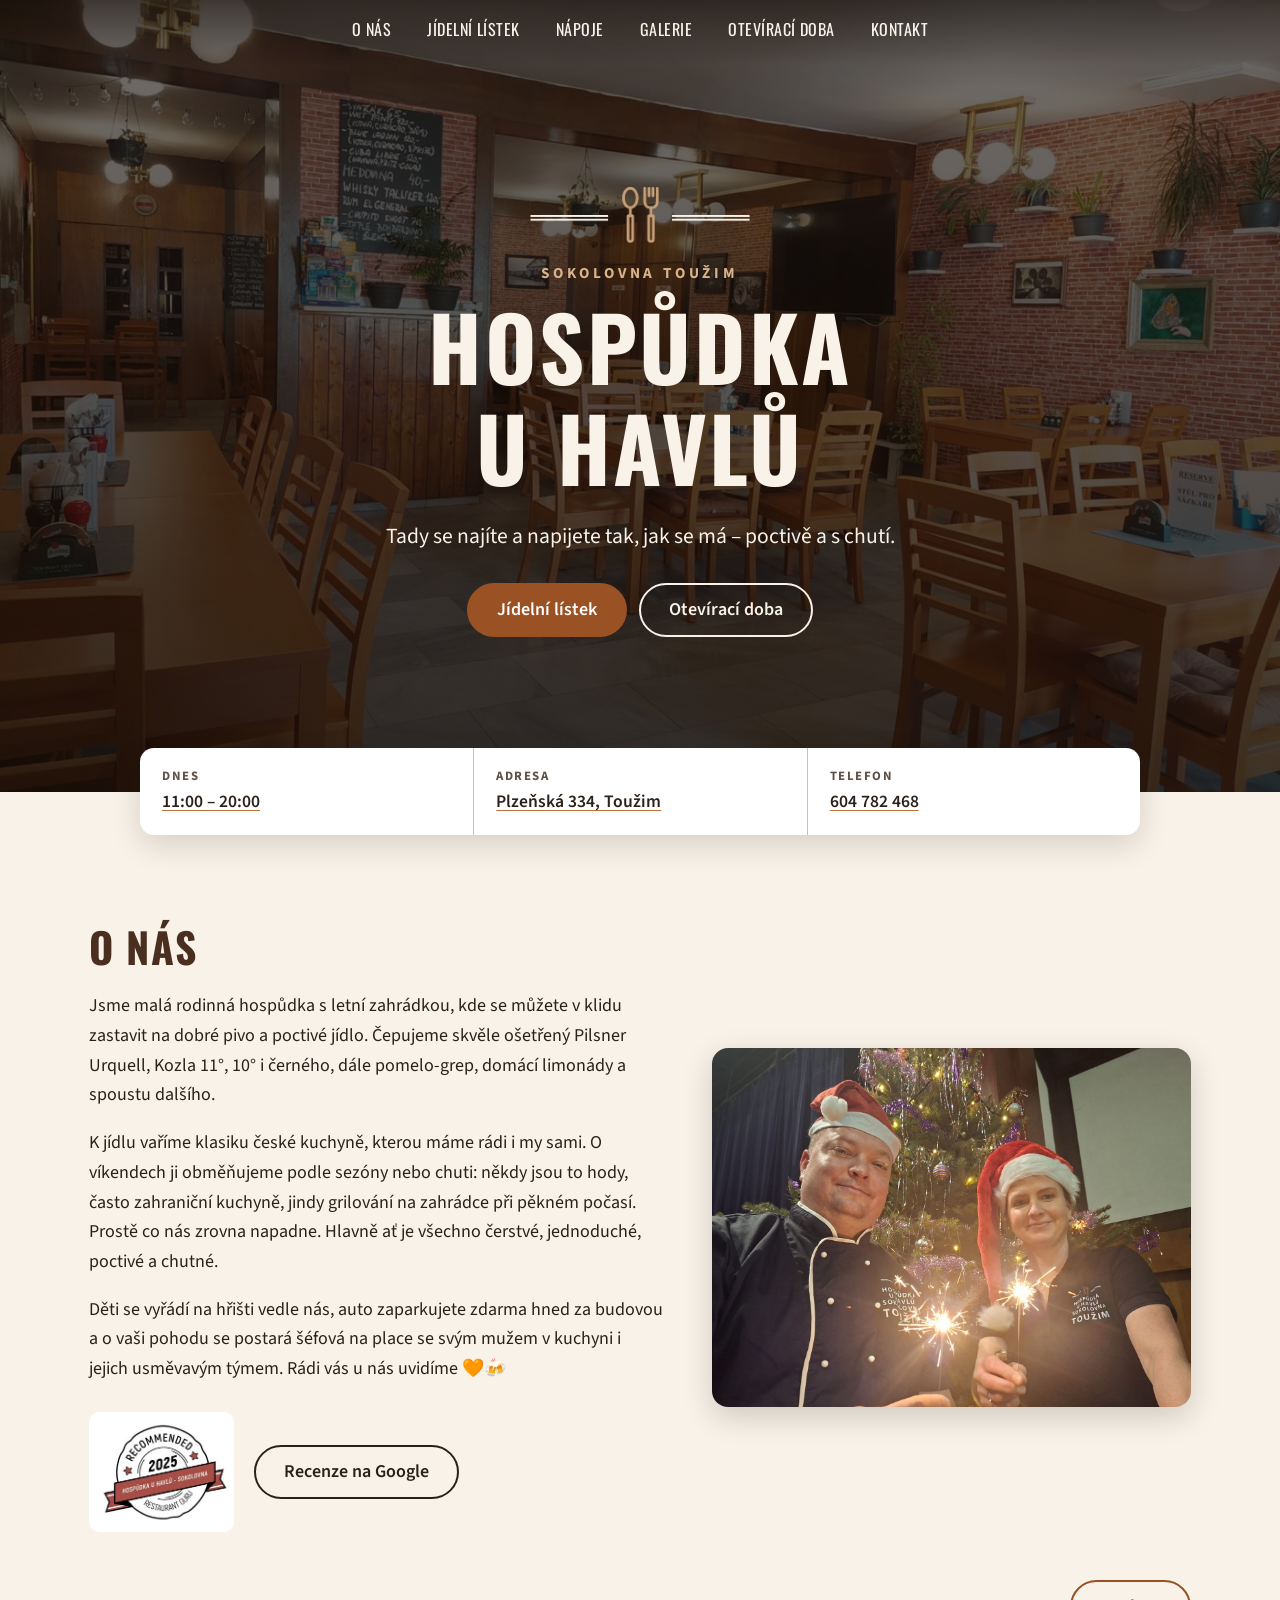
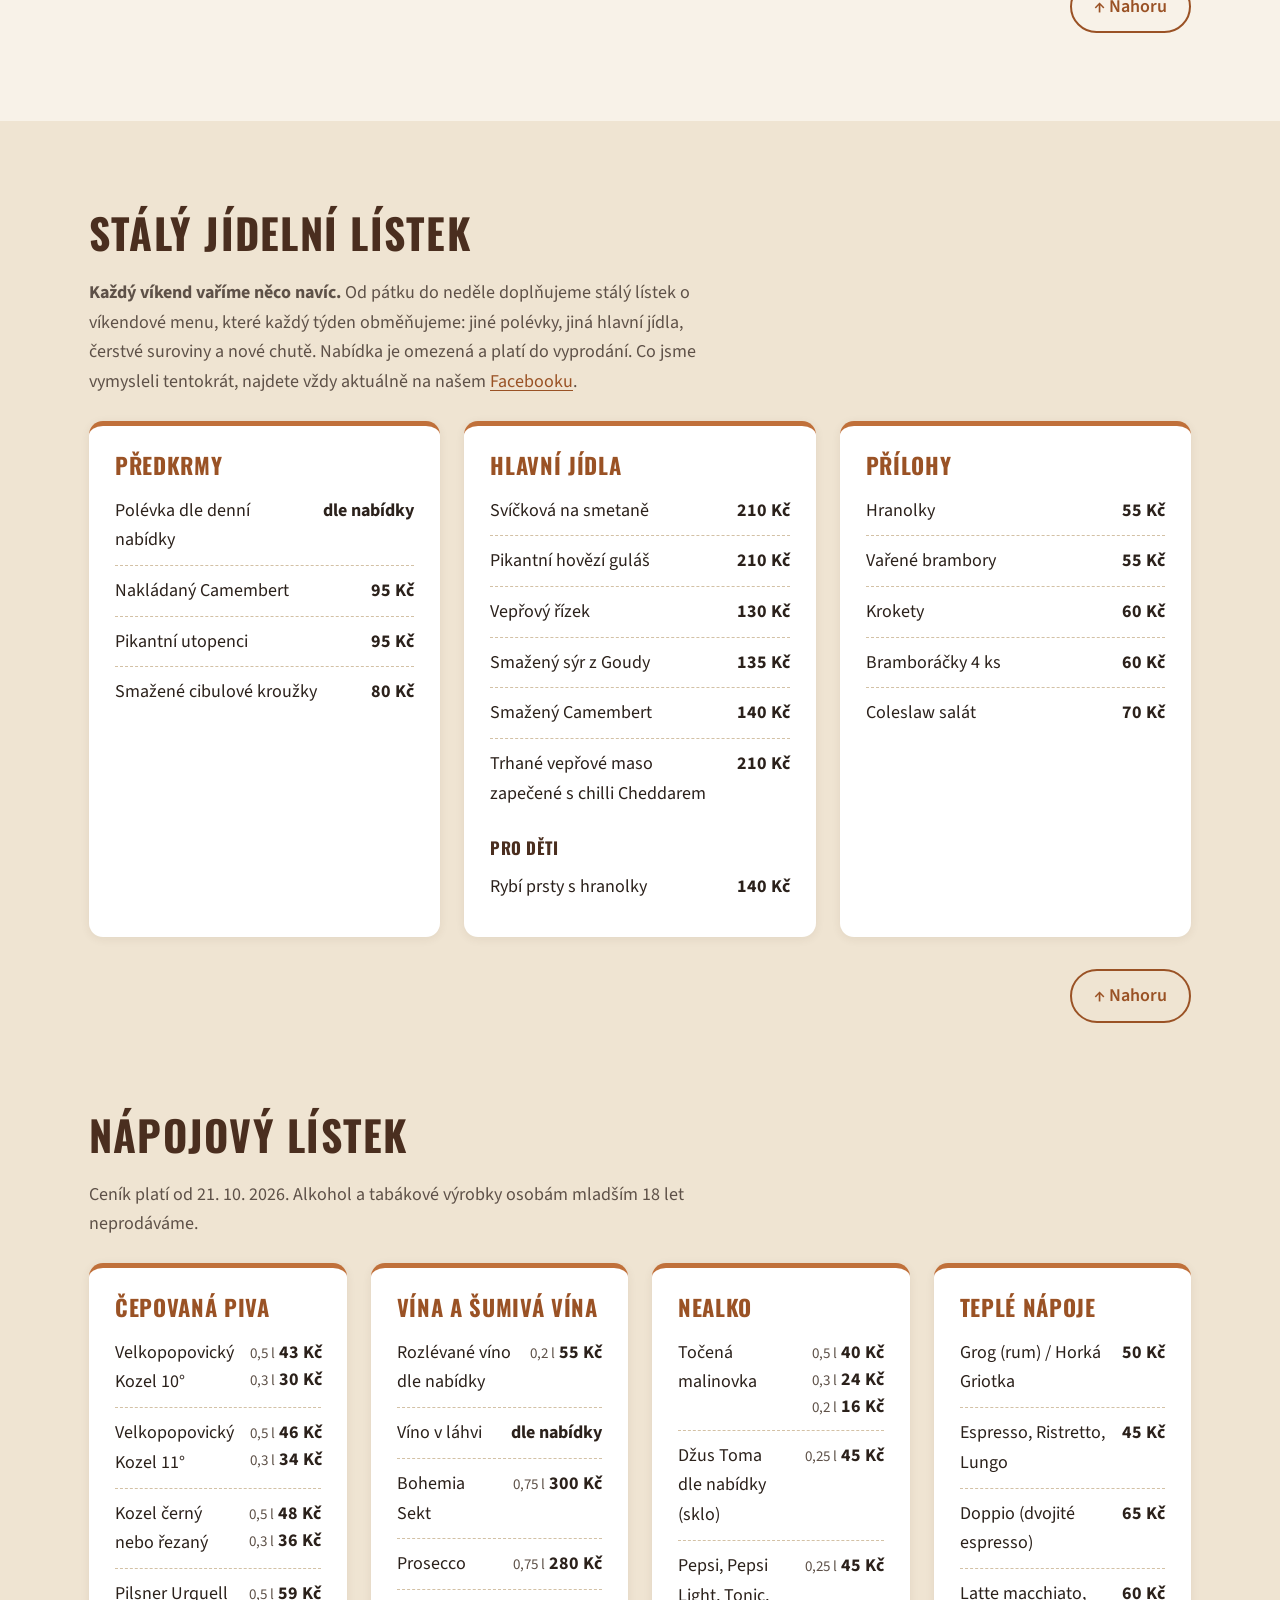
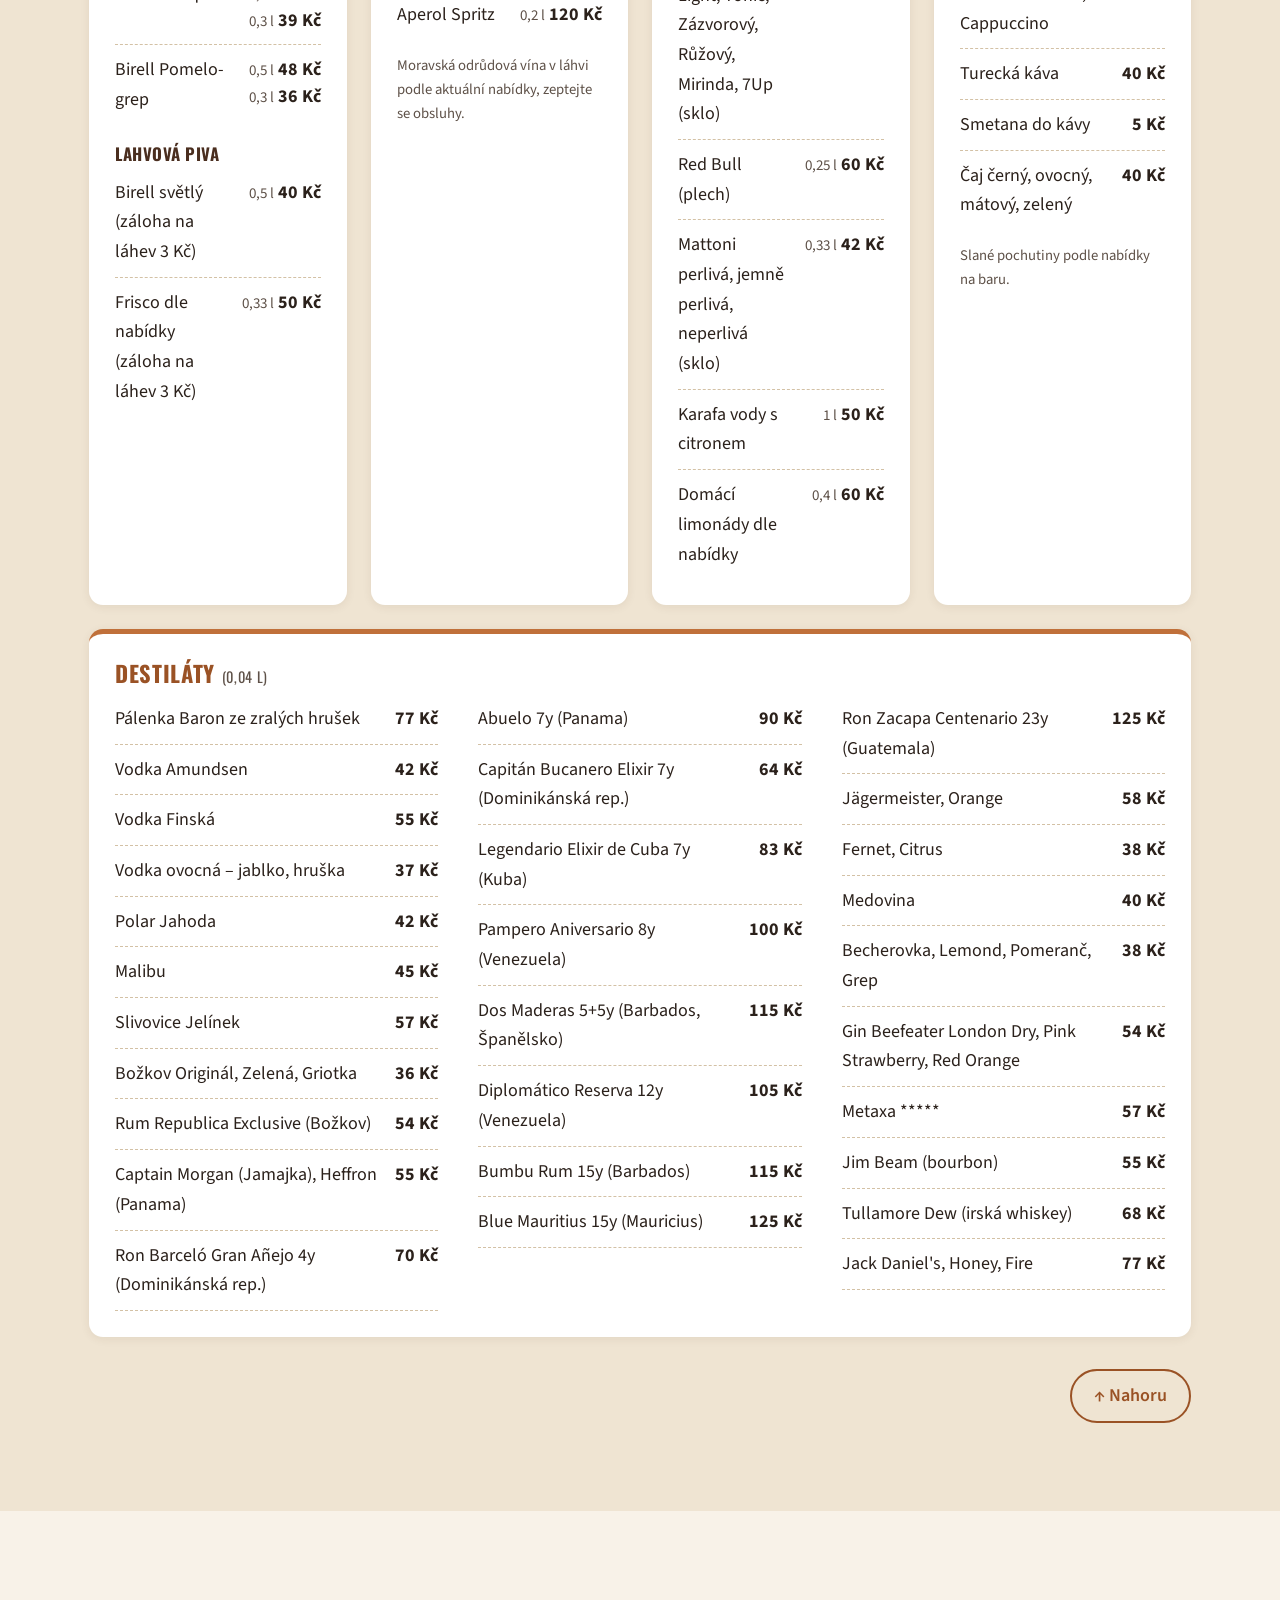
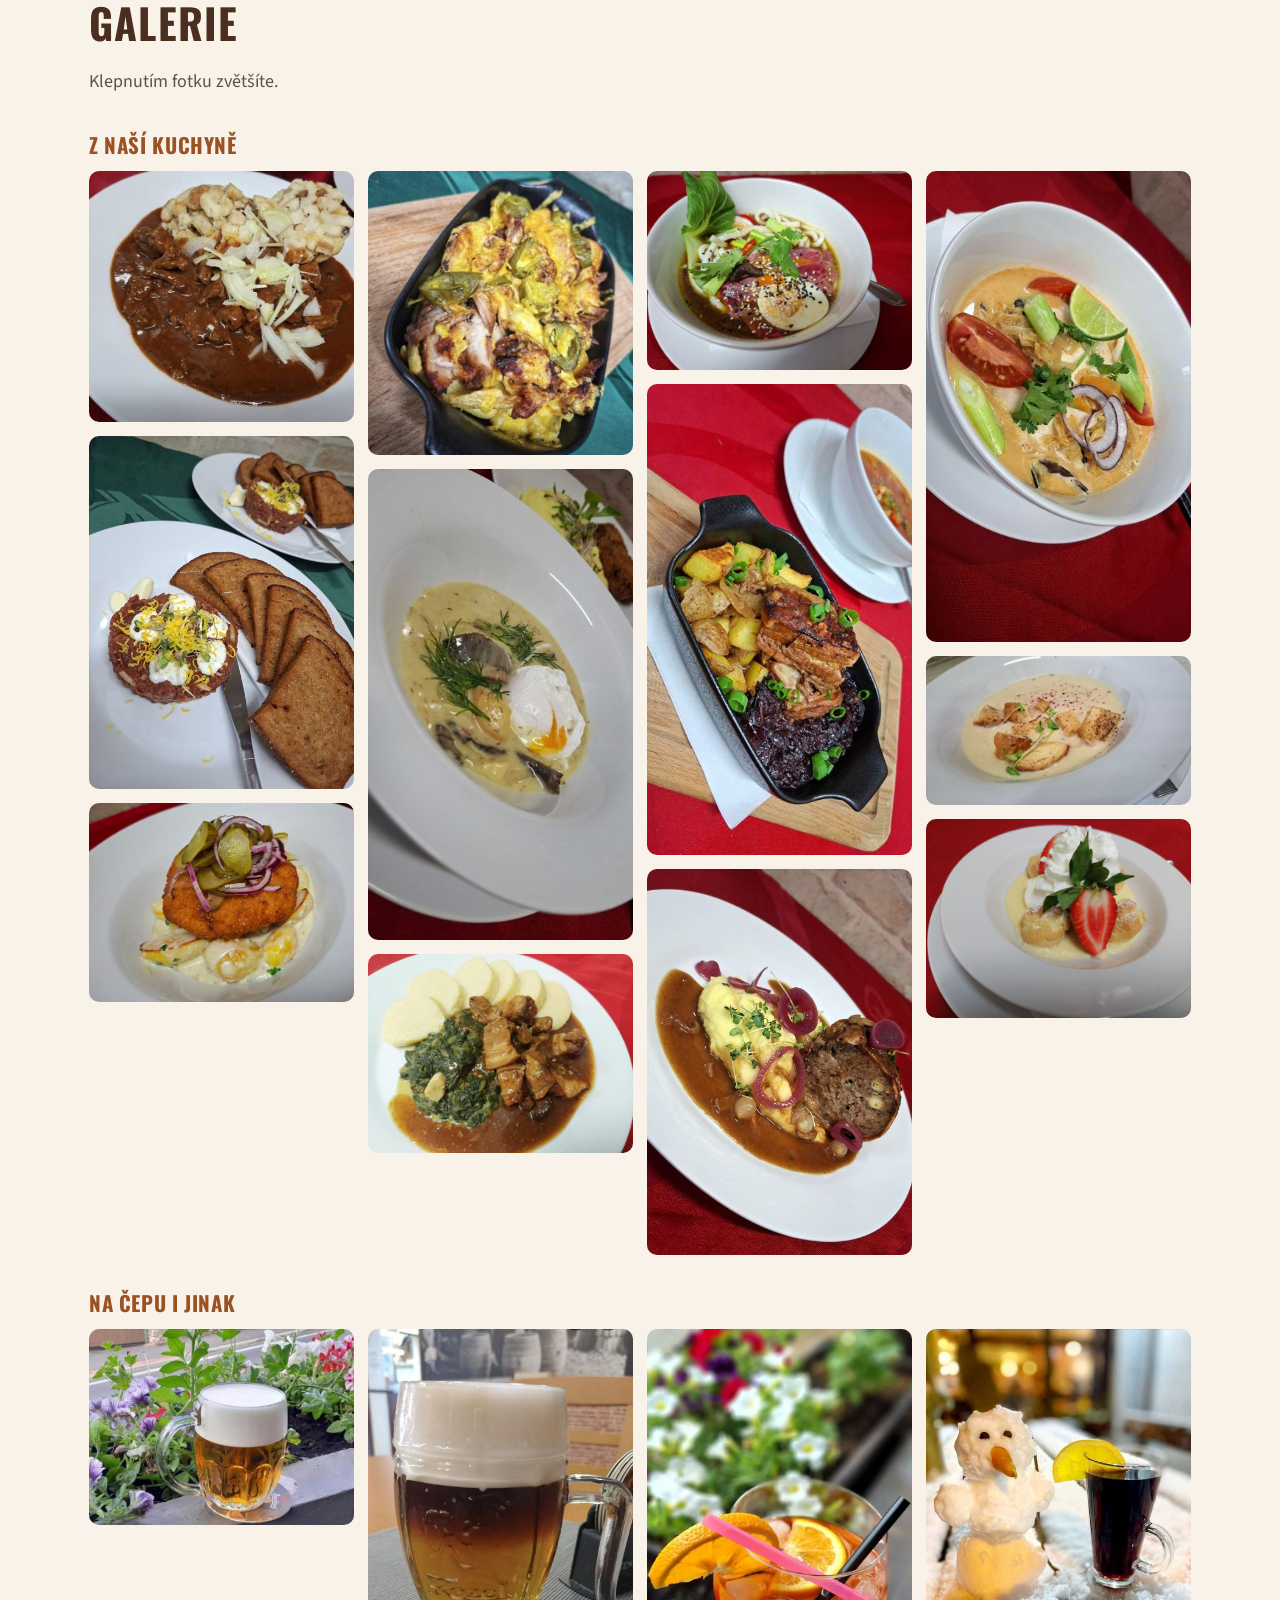
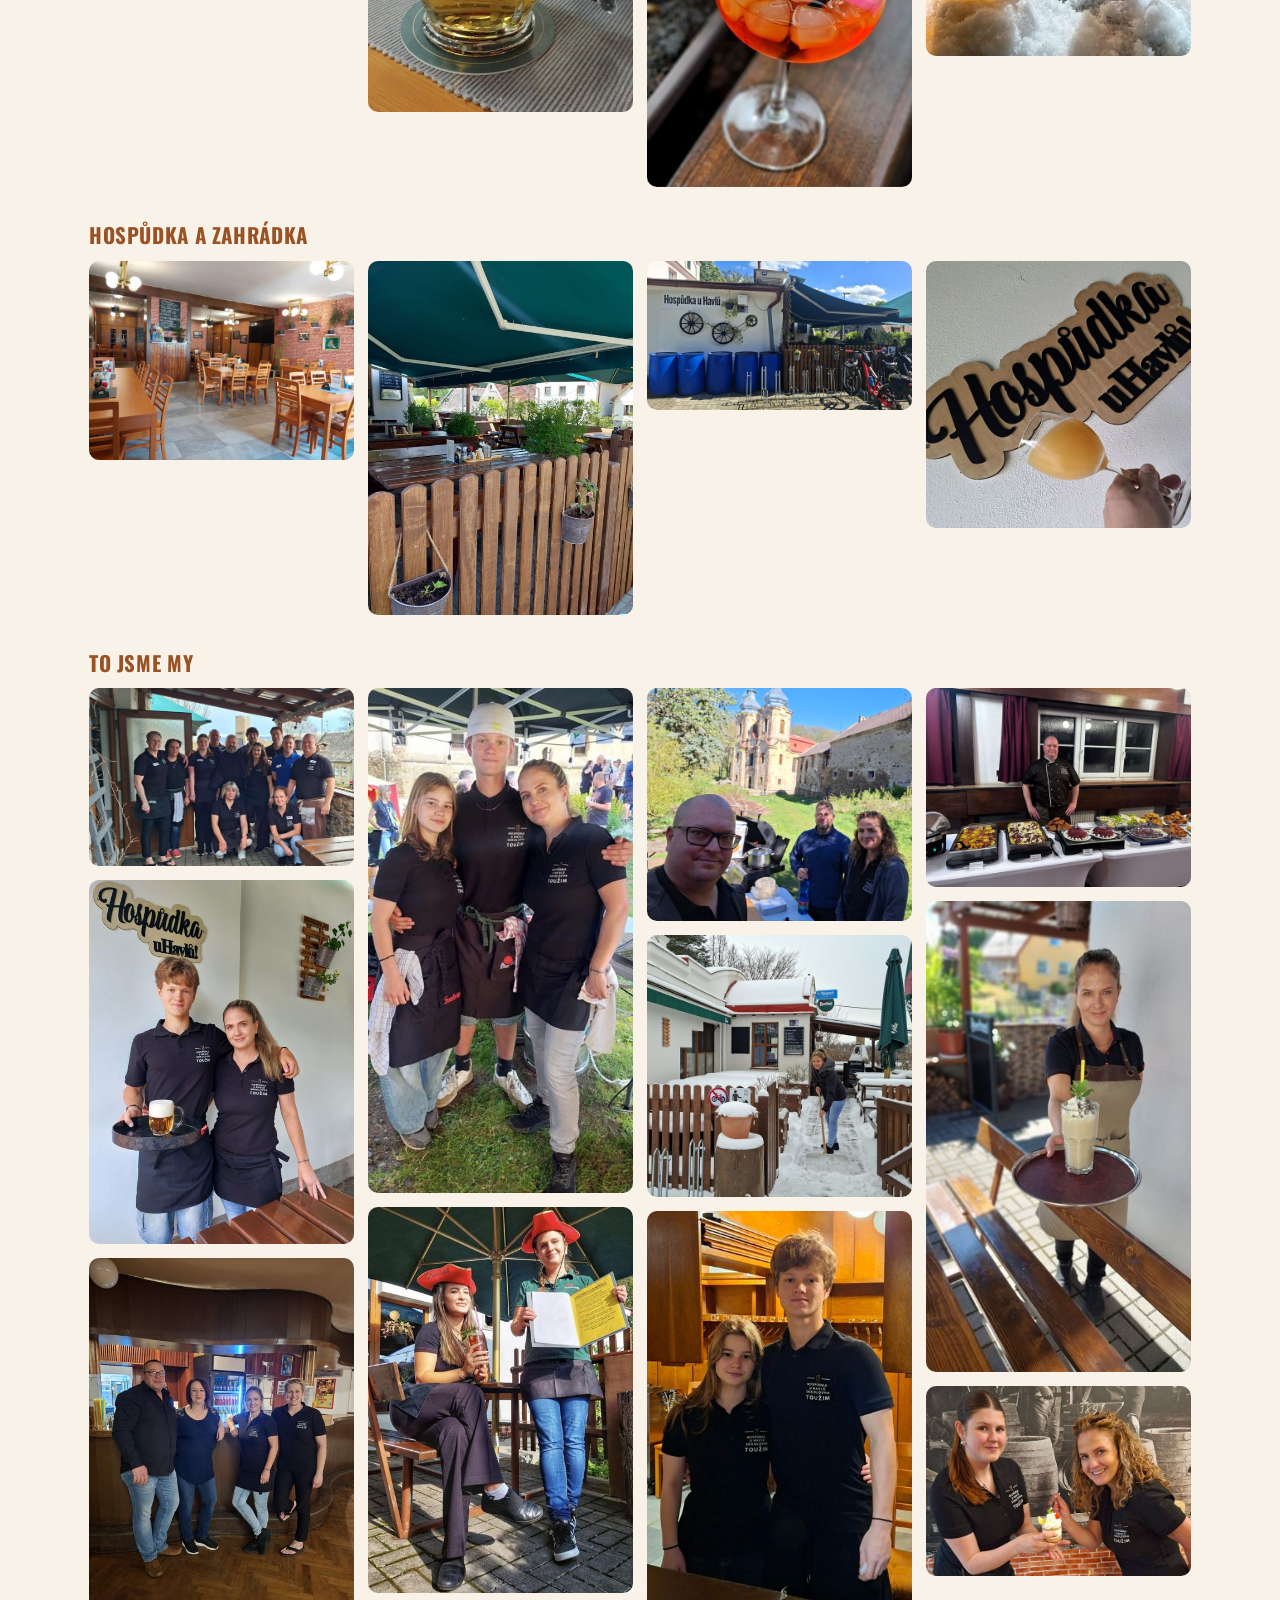
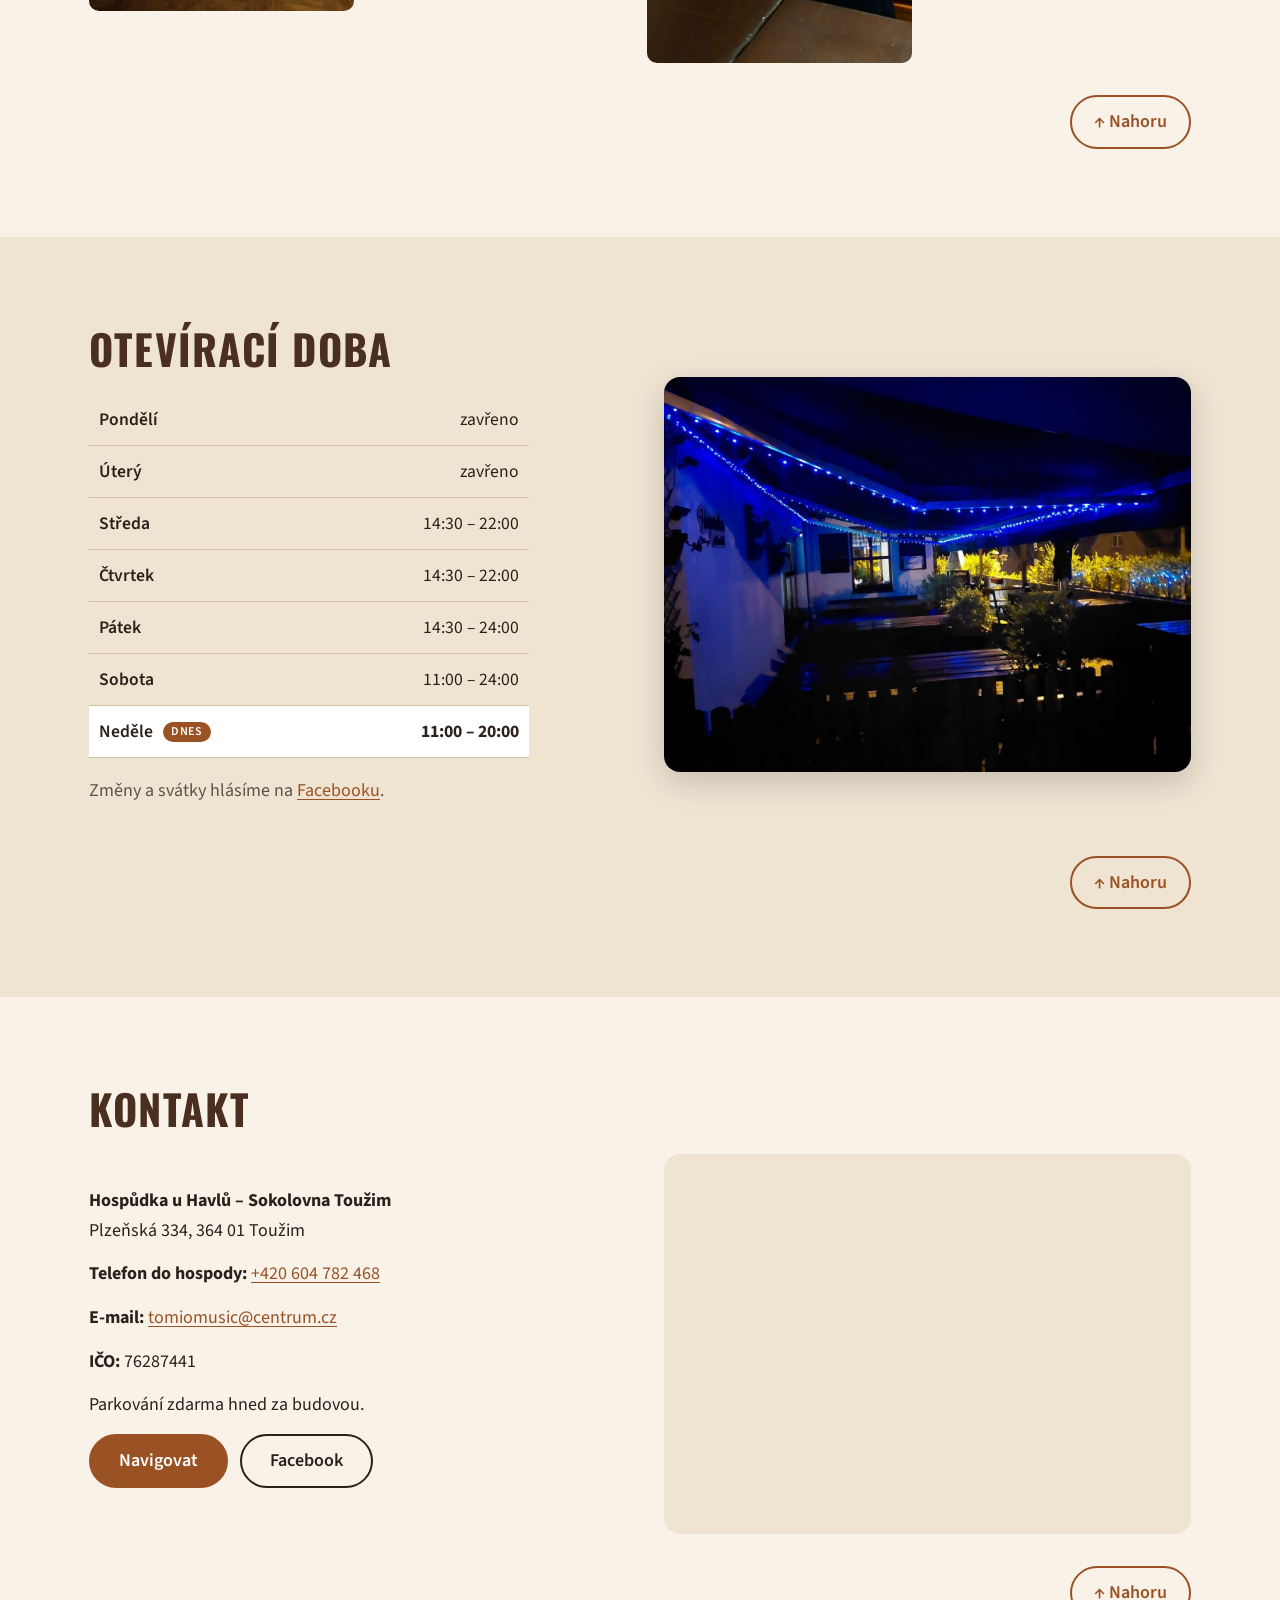
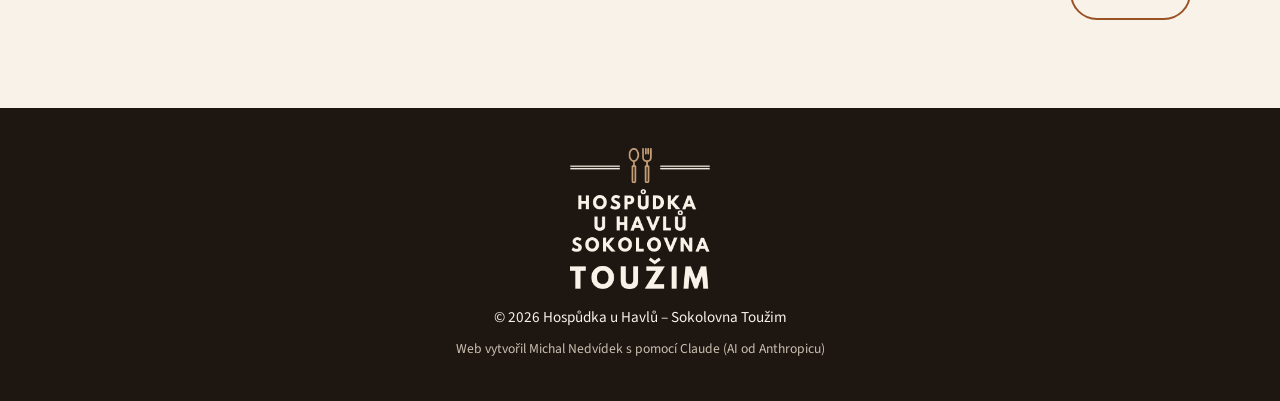
==== commit 28276520: "Nápojový lístek pod jídelním lístkem (čeká na schválení) Co-Authored-By: Claude Opus 5.5 (1M context" ====
--- a/index.html
+++ b/index.html
@@ -64,6 +64,7 @@
       <ul id="menu">
         <li><a href="#o-nas">O nás</a></li>
         <li><a href="#jidelni-listek">Jídelní lístek</a></li>
+        <li><a href="#napojovy-listek">Nápoje</a></li>
         <li><a href="#galerie">Galerie</a></li>
         <li><a href="#oteviraci-doba">Otevírací doba</a></li>
         <li><a href="#kontakt">Kontakt</a></li>
@@ -152,6 +153,101 @@
               <li><span>Krokety</span><span>60 Kč</span></li>
               <li><span>Bramboráčky 4 ks</span><span>60 Kč</span></li>
               <li><span>Coleslaw salát</span><span>70 Kč</span></li>
+            </ul>
+          </div>
+        </div>
+      </div>
+      <a href="#nahoru" class="section-top">↑ Nahoru</a>
+    </section>
+
+    <section id="napojovy-listek" class="section alt joined">
+      <div class="inner">
+        <h2>Nápojový lístek</h2>
+        <p class="note">Ceník platí od 21. 10. 2026. Alkohol a tabákové výrobky osobám mladším 18 let neprodáváme.</p>
+        <div class="cards">
+          <div class="card">
+            <h3>Čepovaná piva</h3>
+            <ul class="price-list">
+              <li><span>Velkopopovický Kozel 10°</span><span class="sizes"><small>0,5 l</small> 43 Kč<br><small>0,3 l</small> 30 Kč</span></li>
+              <li><span>Velkopopovický Kozel 11°</span><span class="sizes"><small>0,5 l</small> 46 Kč<br><small>0,3 l</small> 34 Kč</span></li>
+              <li><span>Kozel černý nebo řezaný</span><span class="sizes"><small>0,5 l</small> 48 Kč<br><small>0,3 l</small> 36 Kč</span></li>
+              <li><span>Pilsner Urquell</span><span class="sizes"><small>0,5 l</small> 59 Kč<br><small>0,3 l</small> 39 Kč</span></li>
+              <li><span>Birell Pomelo-grep</span><span class="sizes"><small>0,5 l</small> 48 Kč<br><small>0,3 l</small> 36 Kč</span></li>
+            </ul>
+            <h4>Lahvová piva</h4>
+            <ul class="price-list">
+              <li><span>Birell světlý (záloha na láhev 3 Kč)</span><span class="sizes"><small>0,5 l</small> 40 Kč</span></li>
+              <li><span>Frisco dle nabídky (záloha na láhev 3 Kč)</span><span class="sizes"><small>0,33 l</small> 50 Kč</span></li>
+            </ul>
+          </div>
+          <div class="card">
+            <h3>Vína a šumivá vína</h3>
+            <ul class="price-list">
+              <li><span>Rozlévané víno dle nabídky</span><span class="sizes"><small>0,2 l</small> 55 Kč</span></li>
+              <li><span>Víno v láhvi</span><span>dle nabídky</span></li>
+              <li><span>Bohemia Sekt</span><span class="sizes"><small>0,75 l</small> 300 Kč</span></li>
+              <li><span>Prosecco</span><span class="sizes"><small>0,75 l</small> 280 Kč</span></li>
+              <li><span>Aperol Spritz</span><span class="sizes"><small>0,2 l</small> 120 Kč</span></li>
+            </ul>
+            <p class="card-note">Moravská odrůdová vína v láhvi podle aktuální nabídky, zeptejte se obsluhy.</p>
+          </div>
+          <div class="card">
+            <h3>Nealko</h3>
+            <ul class="price-list">
+              <li><span>Točená malinovka</span><span class="sizes"><small>0,5 l</small> 40 Kč<br><small>0,3 l</small> 24 Kč<br><small>0,2 l</small> 16 Kč</span></li>
+              <li><span>Džus Toma dle nabídky (sklo)</span><span class="sizes"><small>0,25 l</small> 45 Kč</span></li>
+              <li><span>Pepsi, Pepsi Light, Tonic, Zázvorový, Růžový, Mirinda, 7Up (sklo)</span><span class="sizes"><small>0,25 l</small> 45 Kč</span></li>
+              <li><span>Red Bull (plech)</span><span class="sizes"><small>0,25 l</small> 60 Kč</span></li>
+              <li><span>Mattoni perlivá, jemně perlivá, neperlivá (sklo)</span><span class="sizes"><small>0,33 l</small> 42 Kč</span></li>
+              <li><span>Karafa vody s citronem</span><span class="sizes"><small>1 l</small> 50 Kč</span></li>
+              <li><span>Domácí limonády dle nabídky</span><span class="sizes"><small>0,4 l</small> 60 Kč</span></li>
+            </ul>
+          </div>
+          <div class="card">
+            <h3>Teplé nápoje</h3>
+            <ul class="price-list">
+              <li><span>Grog (rum) / Horká Griotka</span><span>50 Kč</span></li>
+              <li><span>Espresso, Ristretto, Lungo</span><span>45 Kč</span></li>
+              <li><span>Doppio (dvojité espresso)</span><span>65 Kč</span></li>
+              <li><span>Latte macchiato, Cappuccino</span><span>60 Kč</span></li>
+              <li><span>Turecká káva</span><span>40 Kč</span></li>
+              <li><span>Smetana do kávy</span><span>5 Kč</span></li>
+              <li><span>Čaj černý, ovocný, mátový, zelený</span><span>40 Kč</span></li>
+            </ul>
+            <p class="card-note">Slané pochutiny podle nabídky na baru.</p>
+          </div>
+          <div class="card card-wide">
+            <h3>Destiláty <small>(0,04 l)</small></h3>
+            <ul class="price-list">
+              <li><span>Pálenka Baron ze zralých hrušek</span><span>77 Kč</span></li>
+              <li><span>Vodka Amundsen</span><span>42 Kč</span></li>
+              <li><span>Vodka Finská</span><span>55 Kč</span></li>
+              <li><span>Vodka ovocná – jablko, hruška</span><span>37 Kč</span></li>
+              <li><span>Polar Jahoda</span><span>42 Kč</span></li>
+              <li><span>Malibu</span><span>45 Kč</span></li>
+              <li><span>Slivovice Jelínek</span><span>57 Kč</span></li>
+              <li><span>Božkov Originál, Zelená, Griotka</span><span>36 Kč</span></li>
+              <li><span>Rum Republica Exclusive (Božkov)</span><span>54 Kč</span></li>
+              <li><span>Captain Morgan (Jamajka), Heffron (Panama)</span><span>55 Kč</span></li>
+              <li><span>Ron Barceló Gran Añejo 4y (Dominikánská rep.)</span><span>70 Kč</span></li>
+              <li><span>Abuelo 7y (Panama)</span><span>90 Kč</span></li>
+              <li><span>Capitán Bucanero Elixir 7y (Dominikánská rep.)</span><span>64 Kč</span></li>
+              <li><span>Legendario Elixir de Cuba 7y (Kuba)</span><span>83 Kč</span></li>
+              <li><span>Pampero Aniversario 8y (Venezuela)</span><span>100 Kč</span></li>
+              <li><span>Dos Maderas 5+5y (Barbados, Španělsko)</span><span>115 Kč</span></li>
+              <li><span>Diplomático Reserva 12y (Venezuela)</span><span>105 Kč</span></li>
+              <li><span>Bumbu Rum 15y (Barbados)</span><span>115 Kč</span></li>
+              <li><span>Blue Mauritius 15y (Mauricius)</span><span>125 Kč</span></li>
+              <li><span>Ron Zacapa Centenario 23y (Guatemala)</span><span>125 Kč</span></li>
+              <li><span>Jägermeister, Orange</span><span>58 Kč</span></li>
+              <li><span>Fernet, Citrus</span><span>38 Kč</span></li>
+              <li><span>Medovina</span><span>40 Kč</span></li>
+              <li><span>Becherovka, Lemond, Pomeranč, Grep</span><span>38 Kč</span></li>
+              <li><span>Gin Beefeater London Dry, Pink Strawberry, Red Orange</span><span>54 Kč</span></li>
+              <li><span>Metaxa *****</span><span>57 Kč</span></li>
+              <li><span>Jim Beam (bourbon)</span><span>55 Kč</span></li>
+              <li><span>Tullamore Dew (irská whiskey)</span><span>68 Kč</span></li>
+              <li><span>Jack Daniel's, Honey, Fire</span><span>77 Kč</span></li>
             </ul>
           </div>
         </div>
--- a/style.css
+++ b/style.css
@@ -181,6 +181,16 @@
 .price-list li { display: flex; justify-content: space-between; align-items: baseline; gap: 16px; padding: 10px 0; border-bottom: 1px dashed var(--line); }
 .price-list li span:last-child { white-space: nowrap; font-weight: 700; }
 .price-list li:last-child { border-bottom: 0; }
+.price-list .sizes { text-align: right; line-height: 1.5; }
+.price-list .sizes small { font-weight: 400; color: var(--muted); }
+.card h3 small { font-size: .9rem; font-weight: 400; color: var(--muted); }
+.card-note { margin: 14px 0 0; font-size: .92rem; color: var(--muted); }
+.section.alt.joined { padding-top: 0; }
+#napojovy-listek .cards { grid-template-columns: repeat(auto-fit, minmax(240px, 1fr)); }
+.card-wide { grid-column: 1 / -1; }
+.card-wide .price-list { columns: 3 260px; column-gap: 40px; }
+.card-wide .price-list li { break-inside: avoid; }
+.card-wide .price-list li:last-child { border-bottom: 1px dashed var(--line); }
 
 /* Galerie */
 .gallery-title { color: var(--accent); font-size: 1.3rem; margin: 36px 0 14px; }
@@ -306,3 +316,5 @@
   html { scroll-behavior: auto; }
   *, *::before, *::after { transition: none !important; }
 }
+@media (max-width: 1100px) { #napojovy-listek .cards { grid-template-columns: repeat(2, 1fr); } }
+@media (max-width: 600px) { #napojovy-listek .cards { grid-template-columns: 1fr; } }
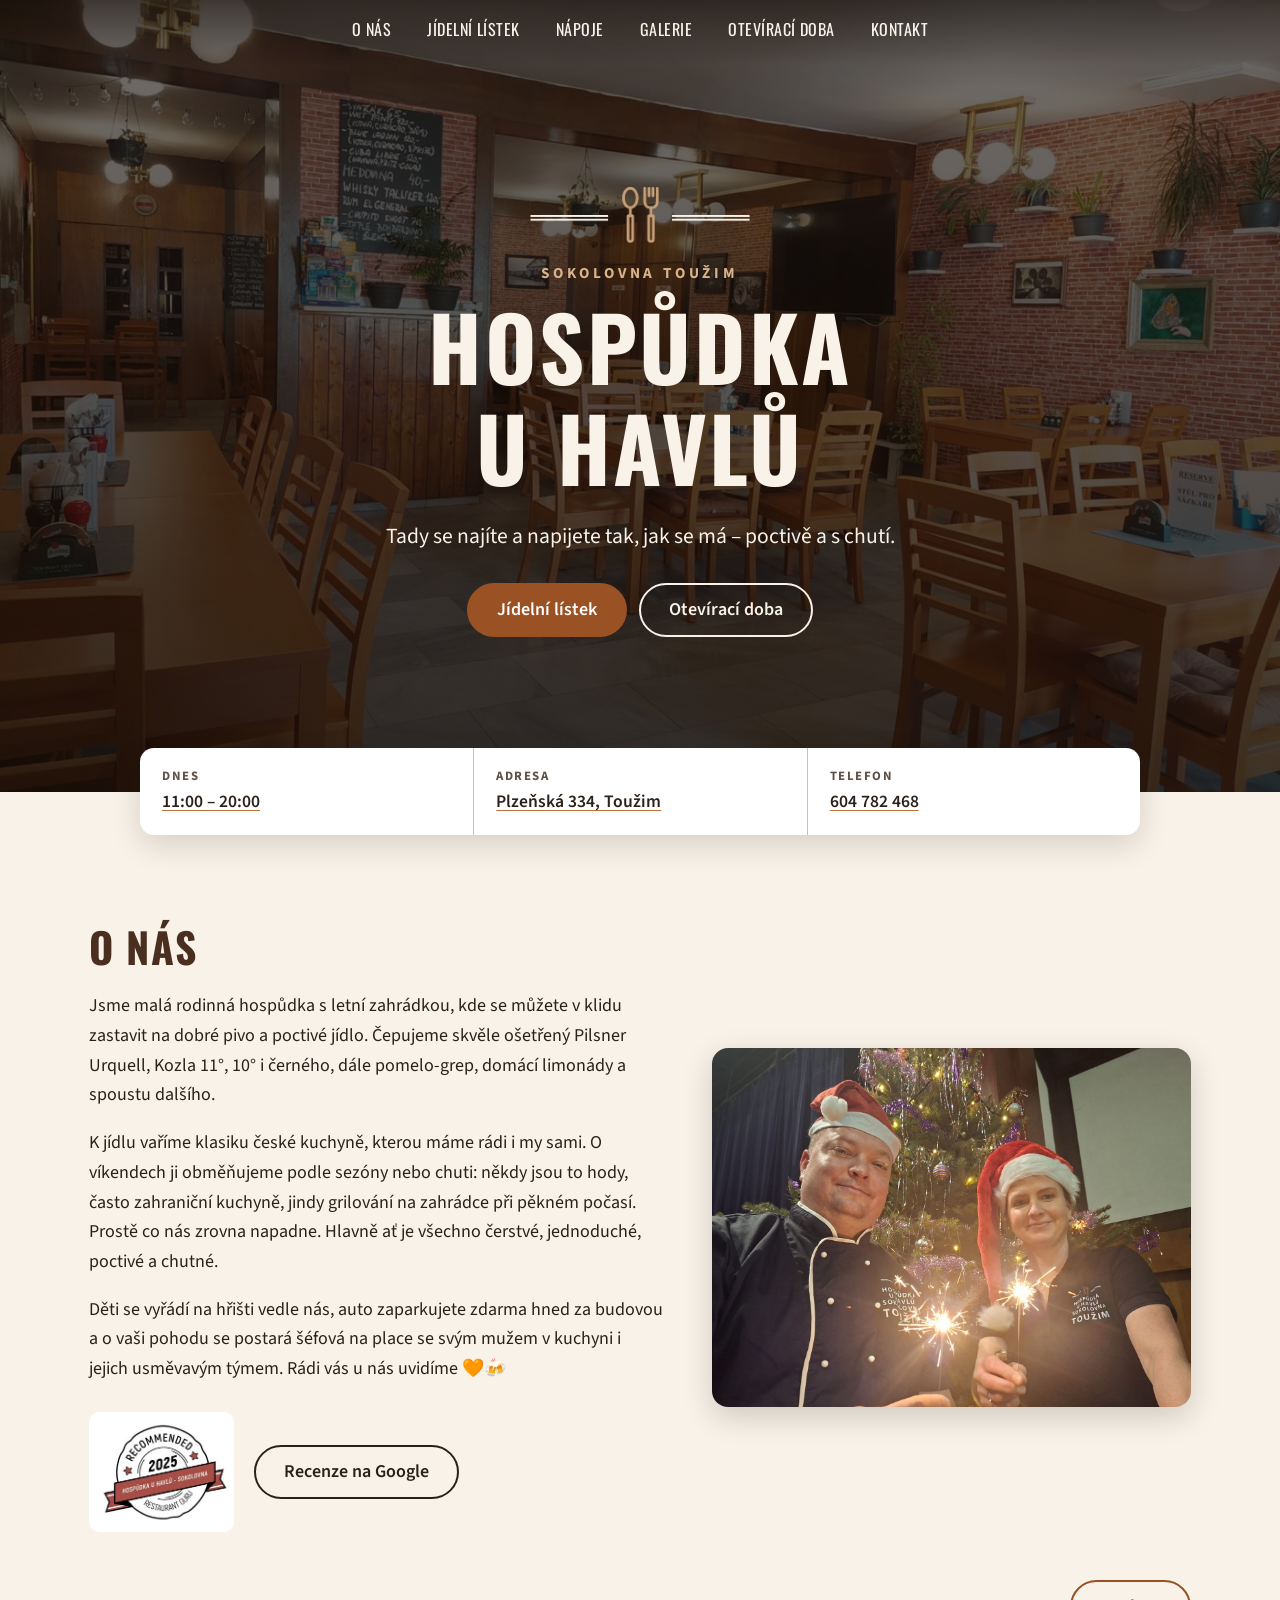
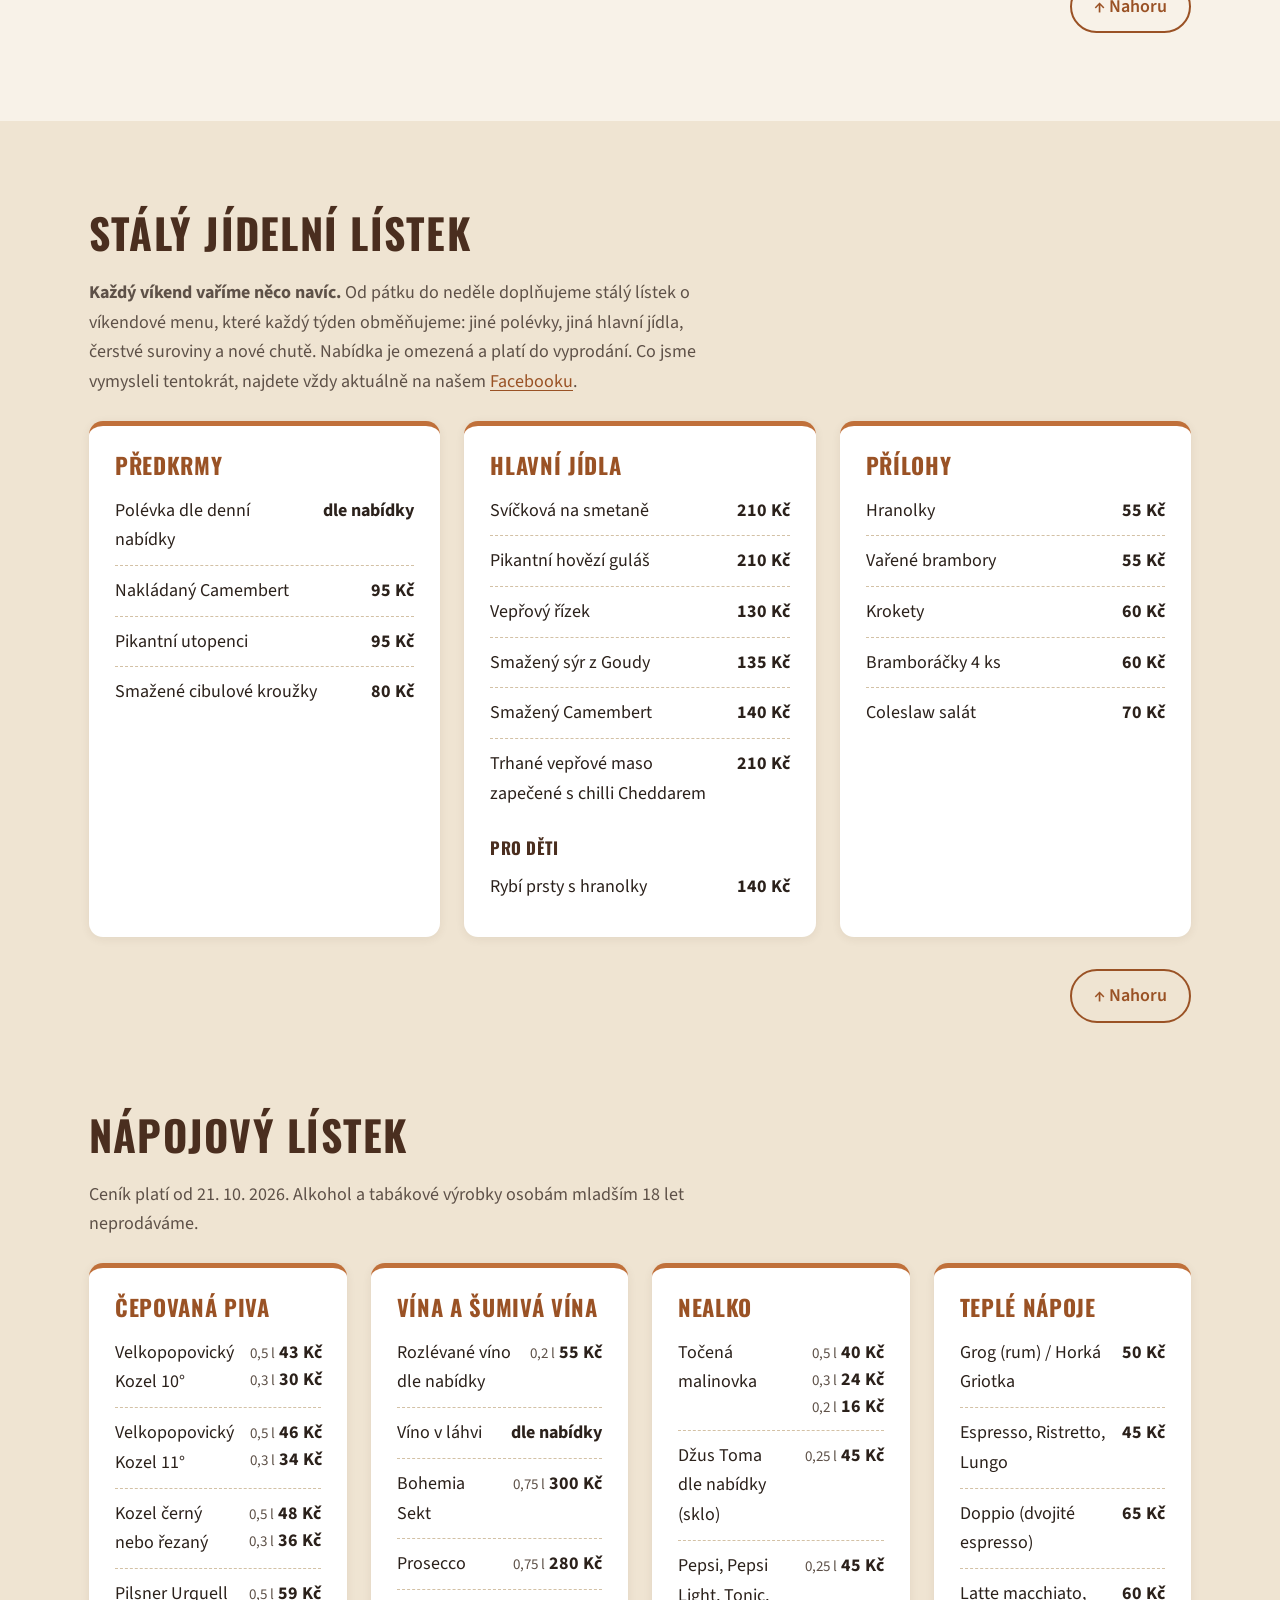
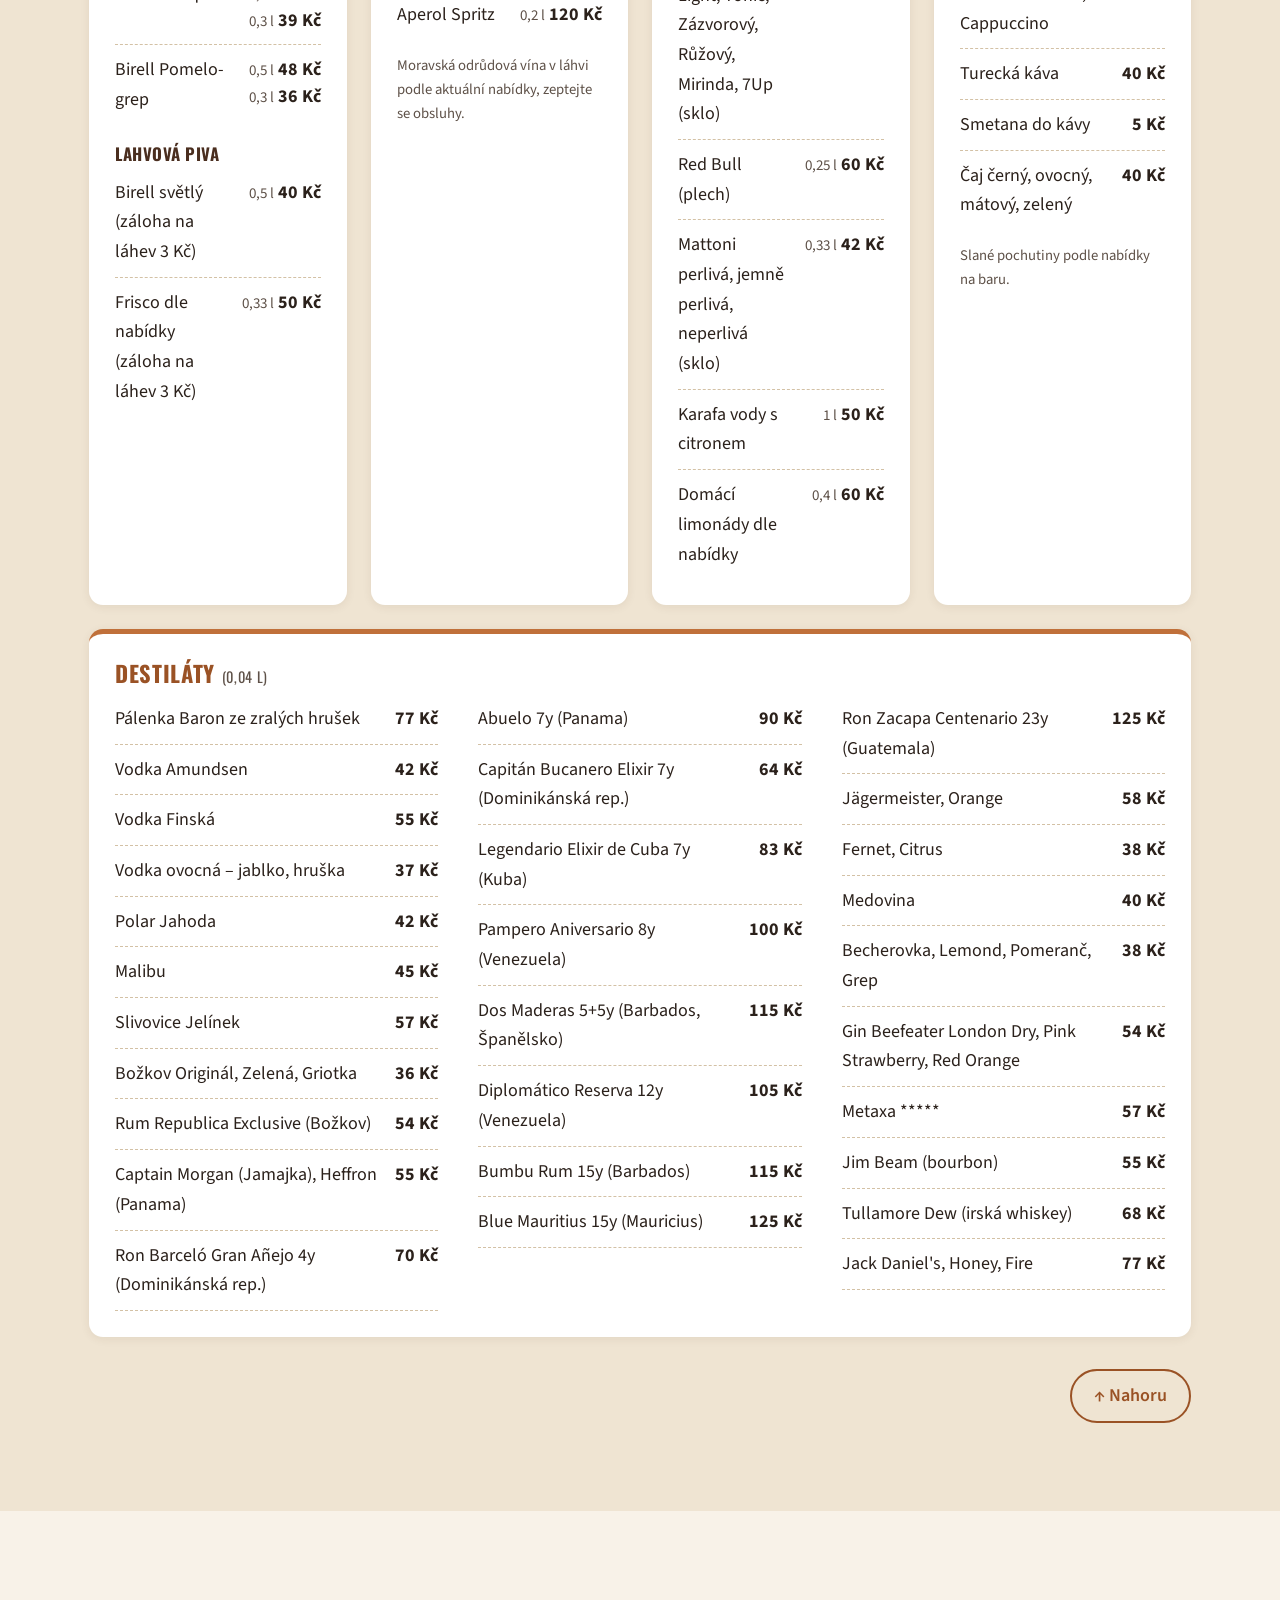
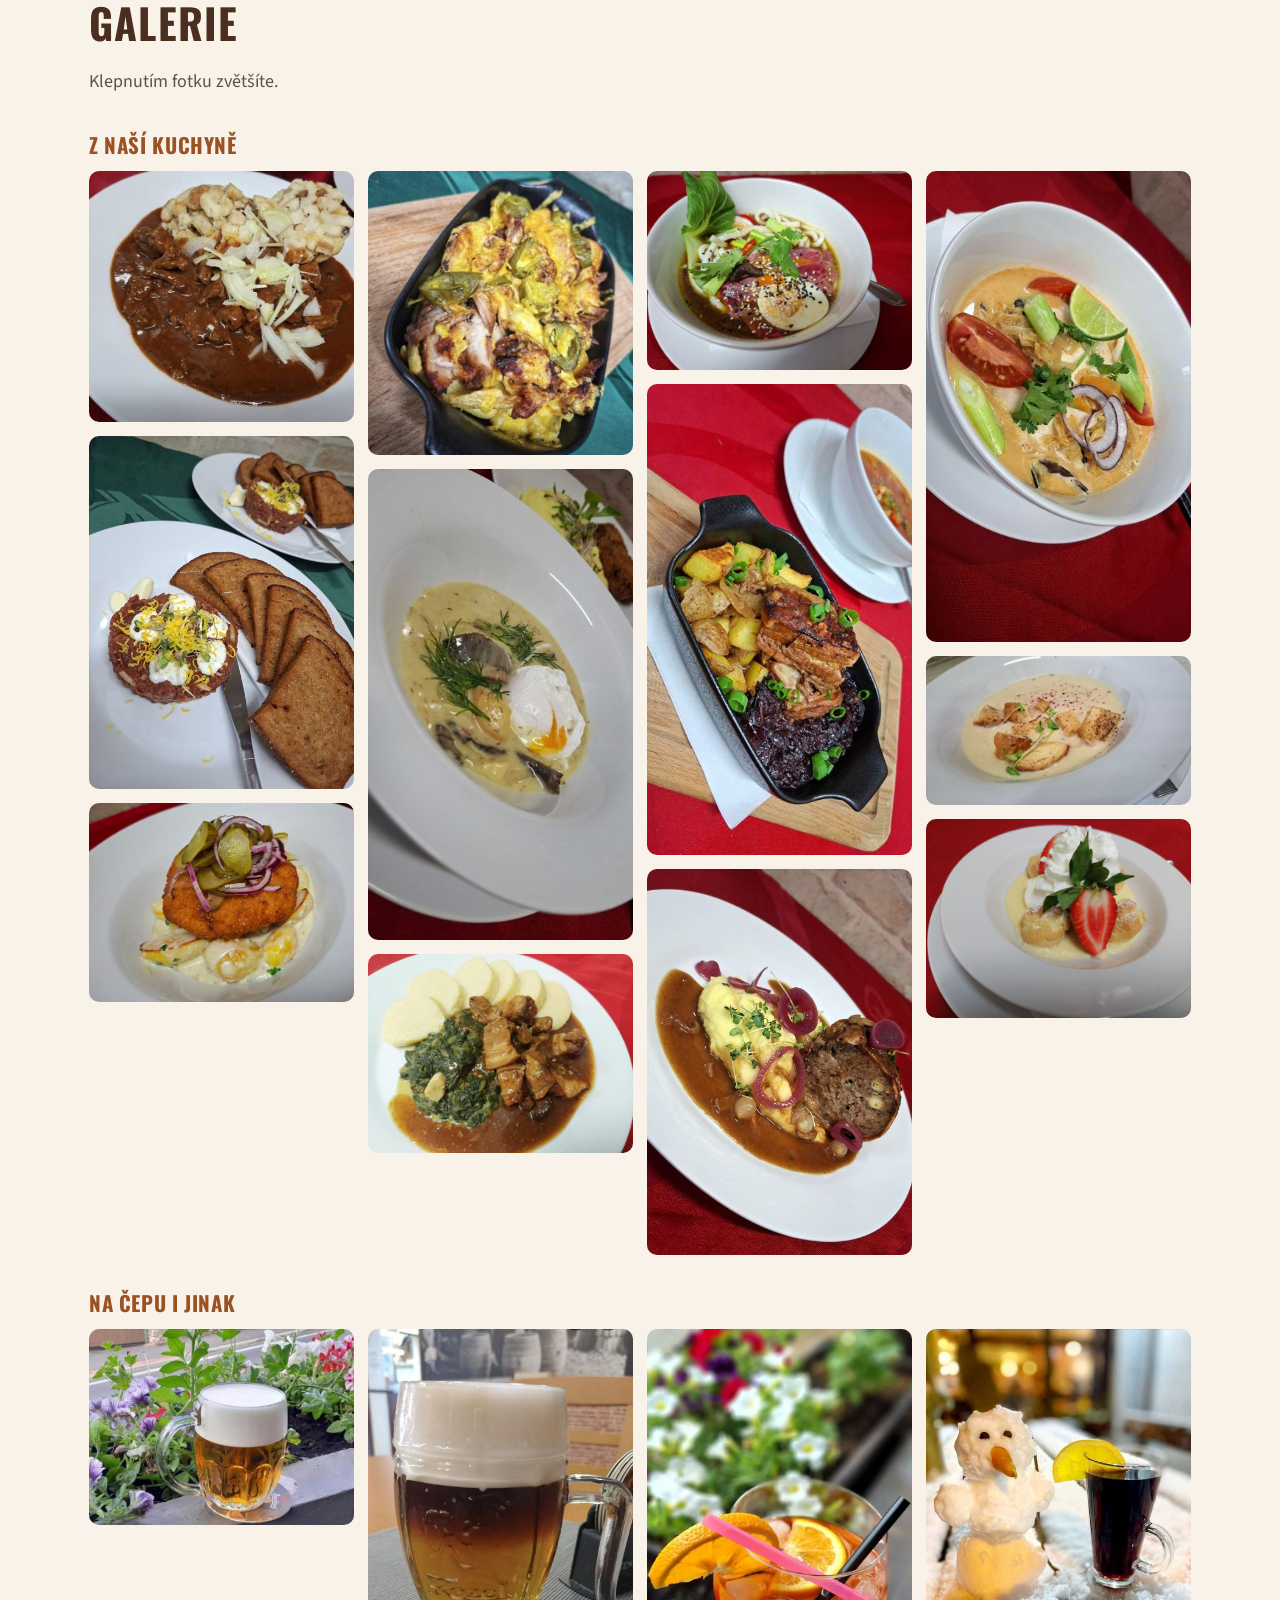
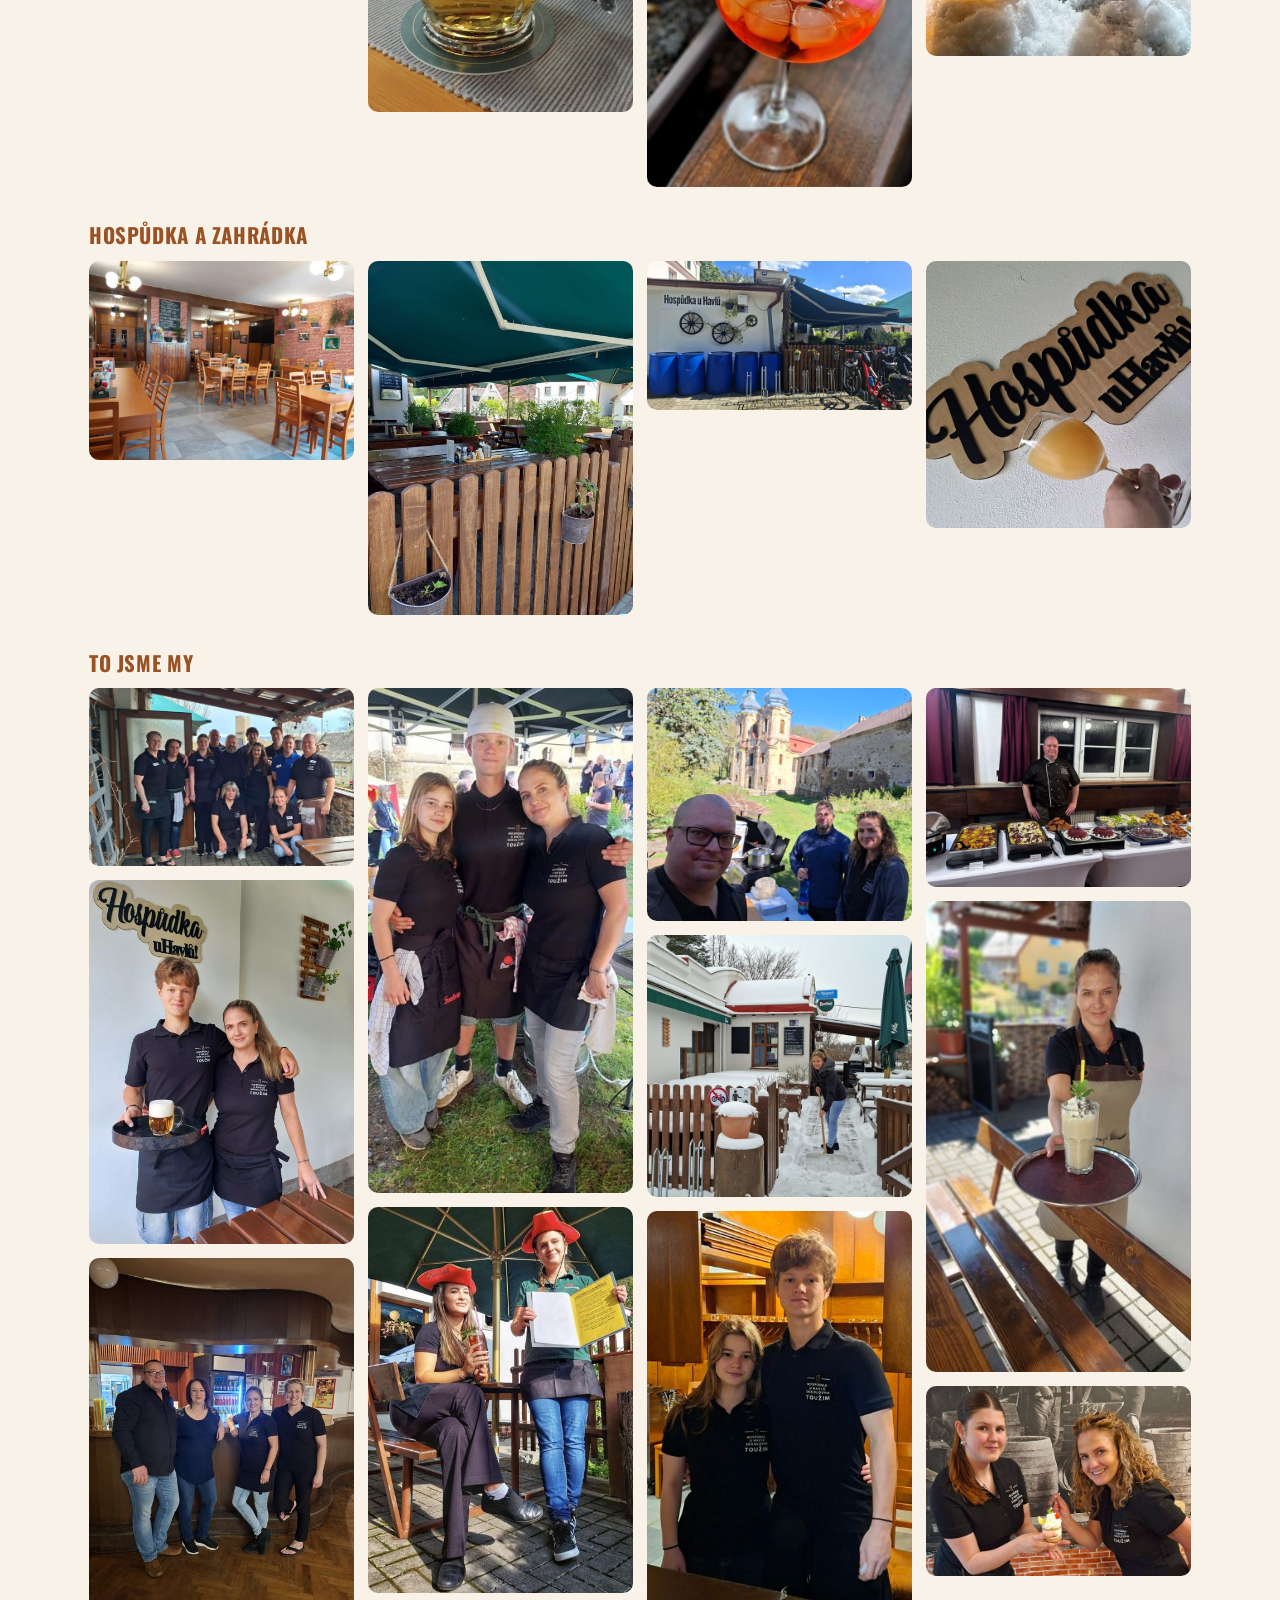
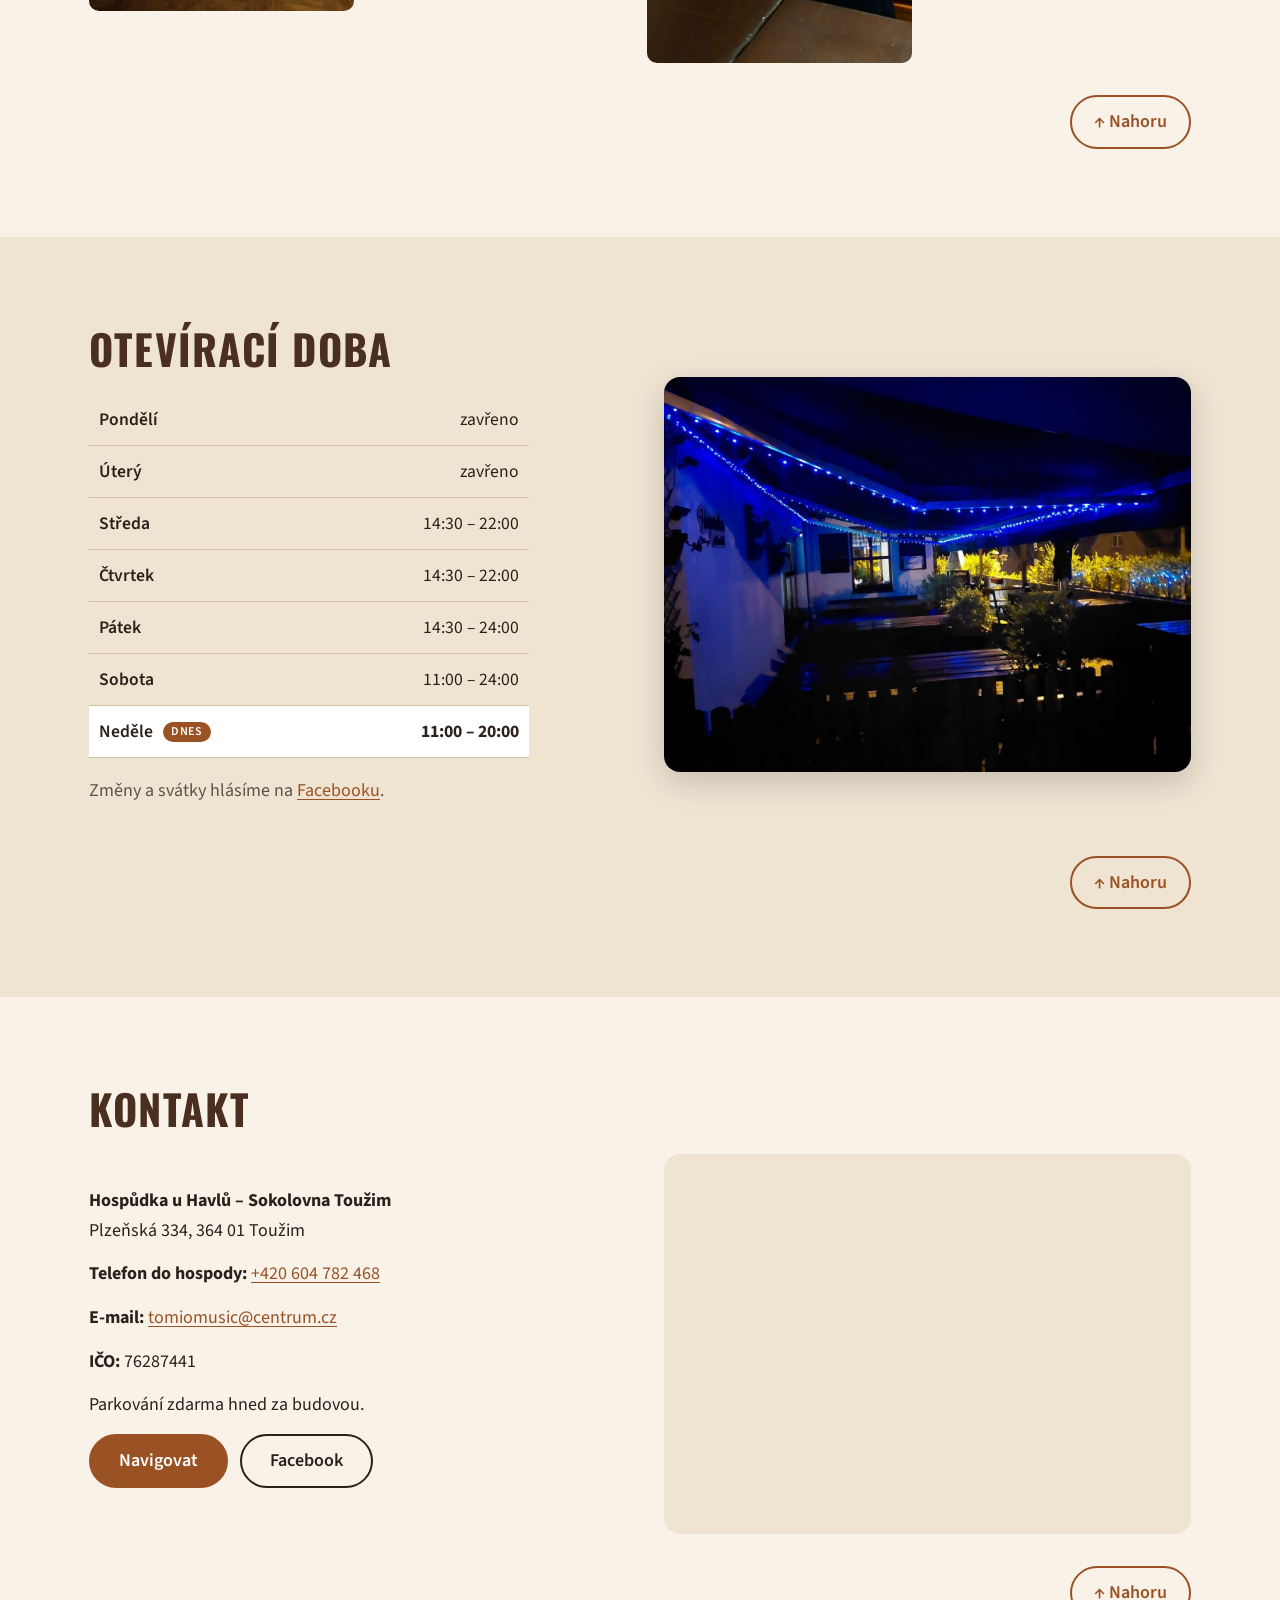
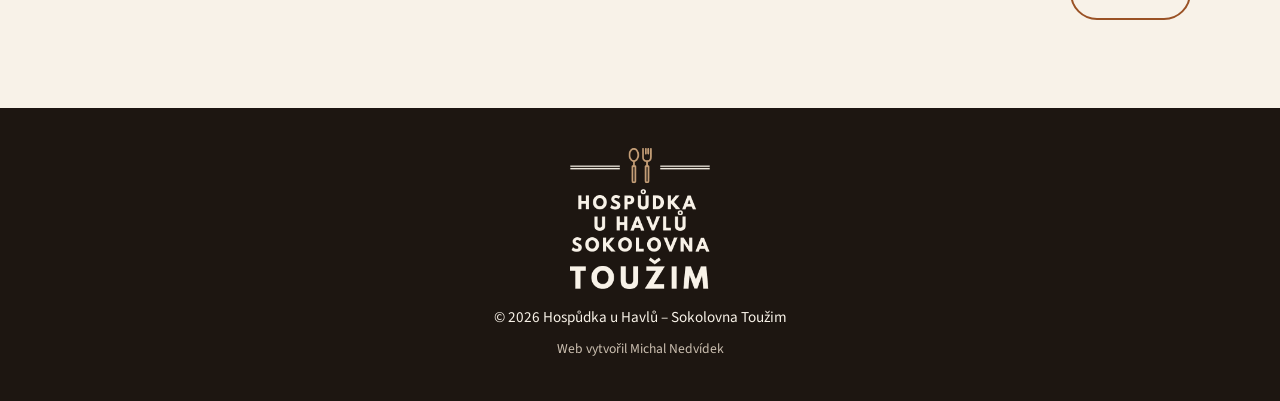
==== commit 27e88380: "Patička: autor jen Michal Nedvídek Co-Authored-By: Claude Opus 5.5 <noreply@anthropic.com> Claude-Se" ====
--- a/index.html
+++ b/index.html
@@ -53,7 +53,7 @@
   <link rel="preconnect" href="https://fonts.googleapis.com">
   <link rel="preconnect" href="https://fonts.gstatic.com" crossorigin>
   <link href="https://fonts.googleapis.com/css2?family=Oswald:wght@500;700&family=Source+Sans+3:wght@400;600;700&display=swap" rel="stylesheet">
-  <link rel="stylesheet" href="style.css">
+  <link rel="stylesheet" href="style.css?v=20261022">
 </head>
 <body>
   <a class="skip-link" href="#obsah">Přeskočit na obsah</a>
@@ -353,7 +353,7 @@
   <footer class="footer">
     <img width="468" height="474" src="img/web/logo-svetle.png" alt="Logo Hospůdka u Havlů, Sokolovna Toužim">
     <p>&copy; <span id="rok"></span> Hospůdka u Havlů – Sokolovna Toužim</p>
-    <p class="credit">Web vytvořil Michal Nedvídek s pomocí Claude (AI od Anthropicu)</p>
+    <p class="credit">Web vytvořil Michal Nedvídek</p>
   </footer>
 
   <a href="#nahoru" class="to-top" aria-label="Zpět nahoru" title="Zpět nahoru">↑</a>
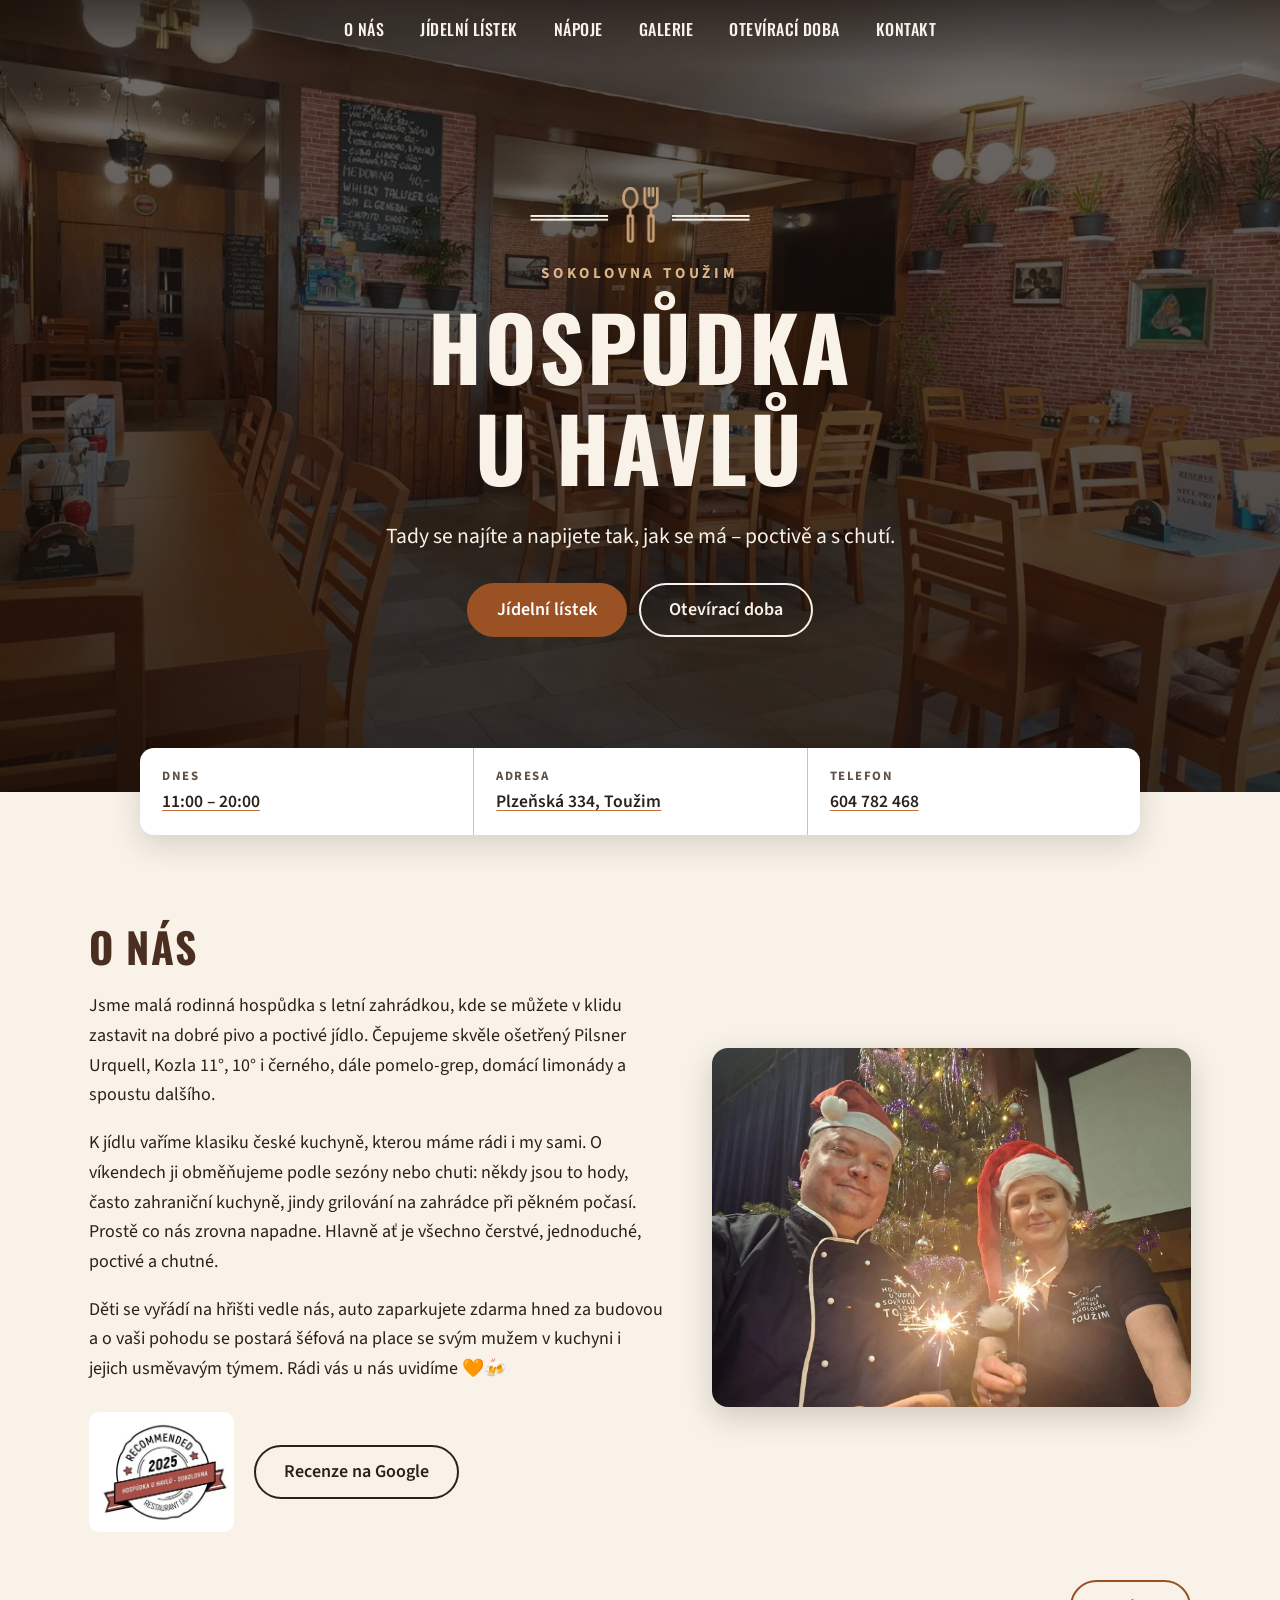
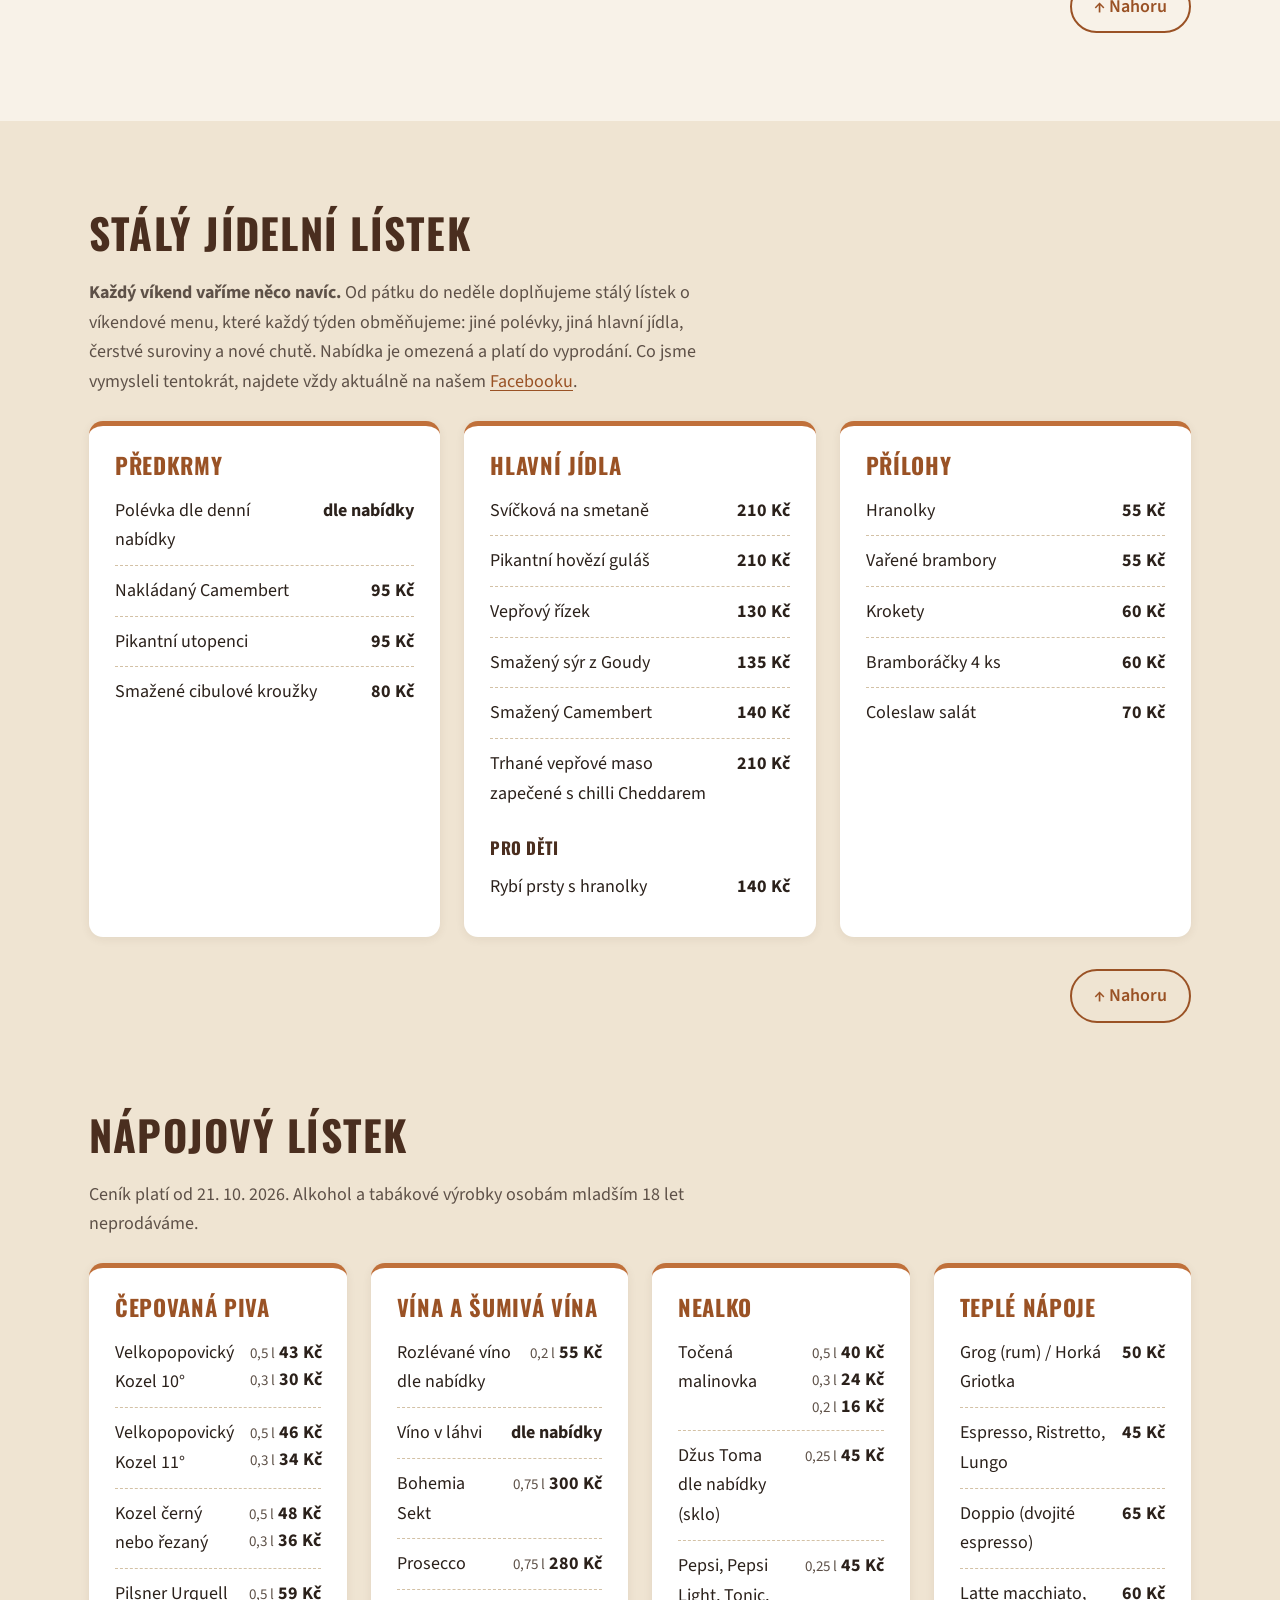
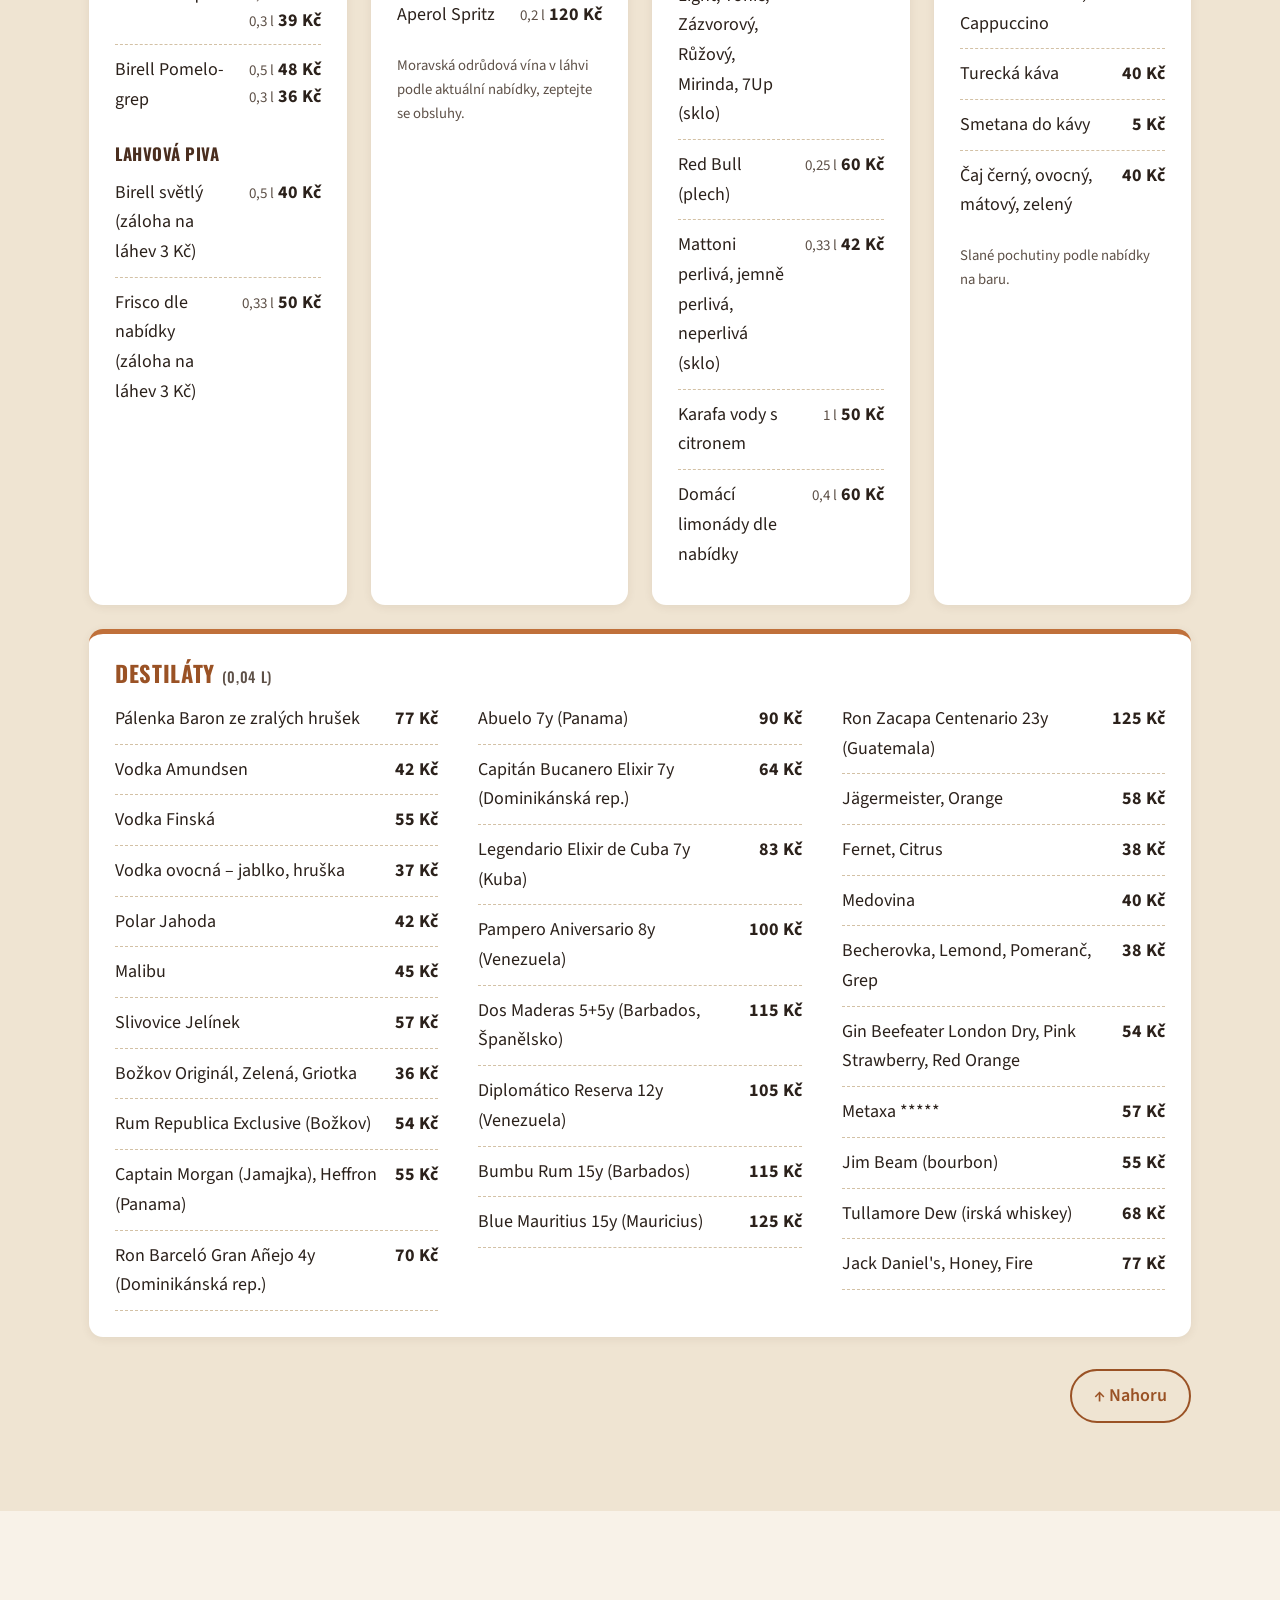
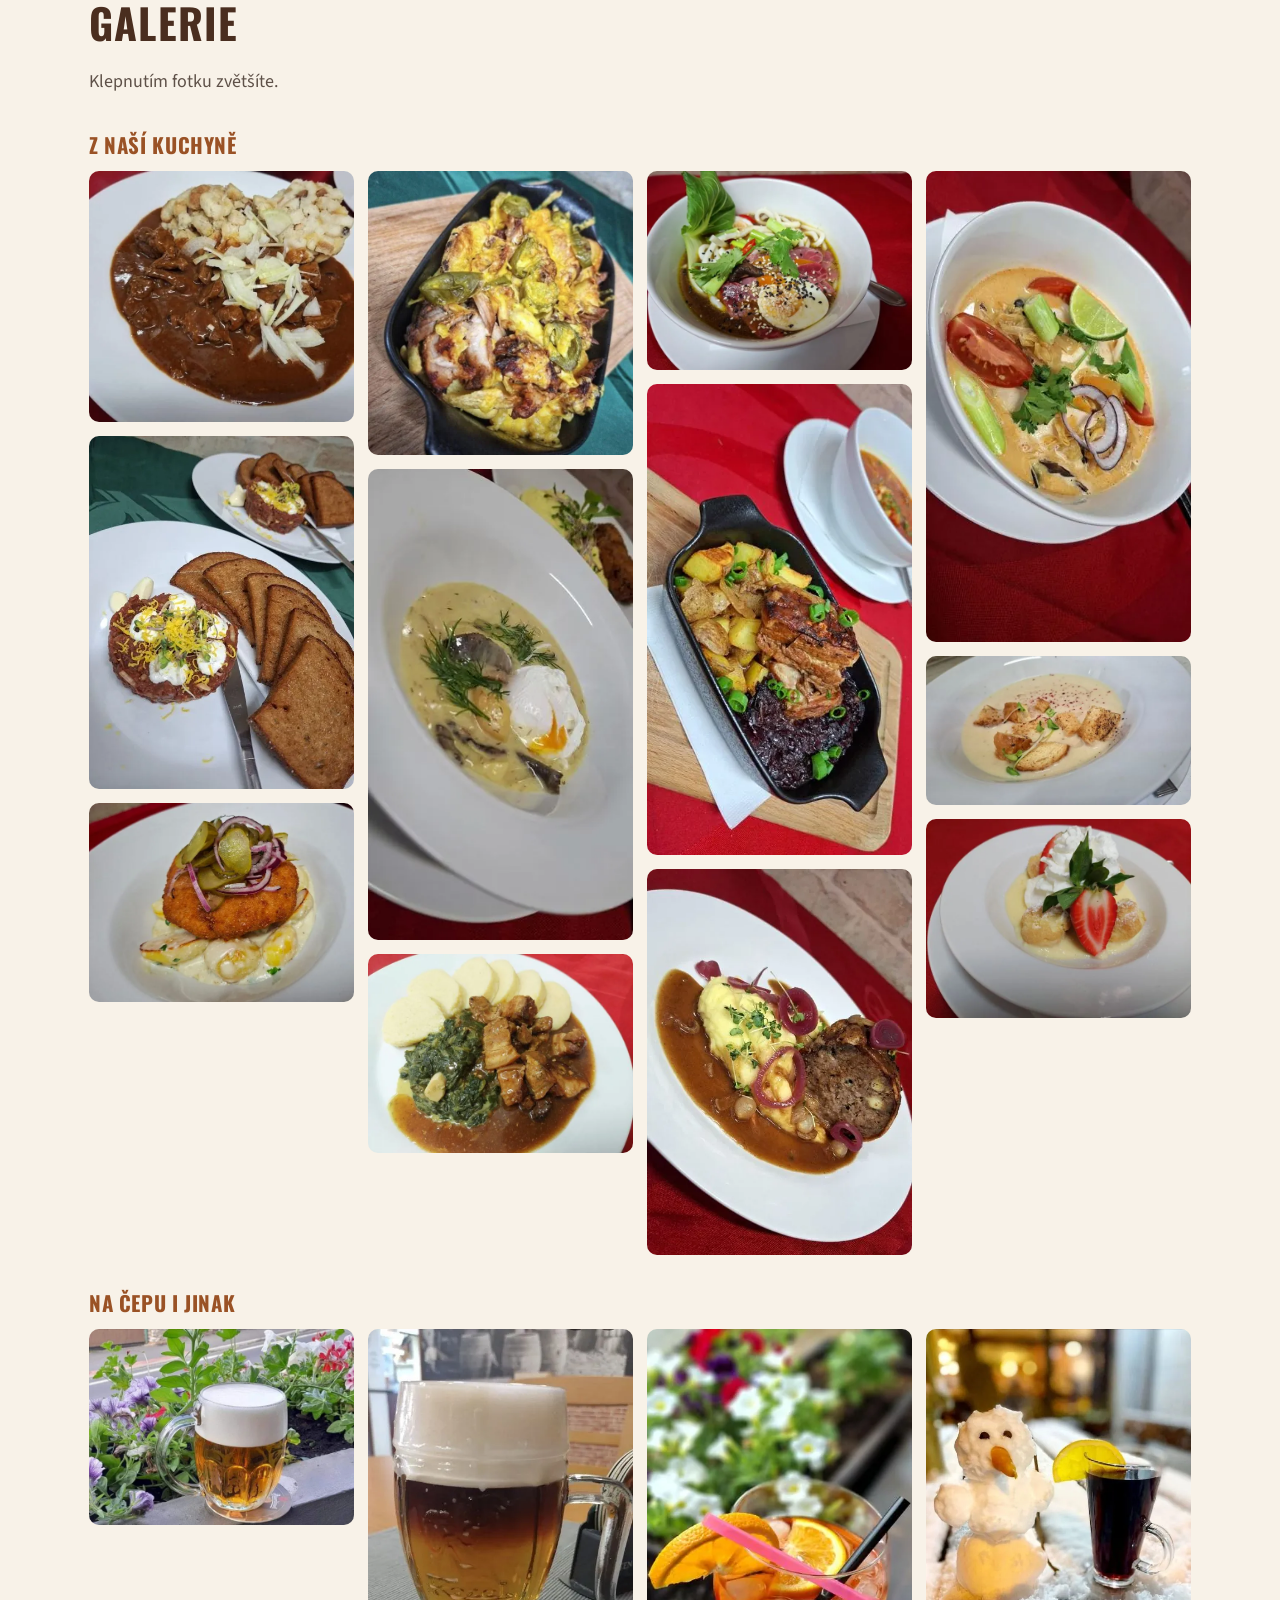
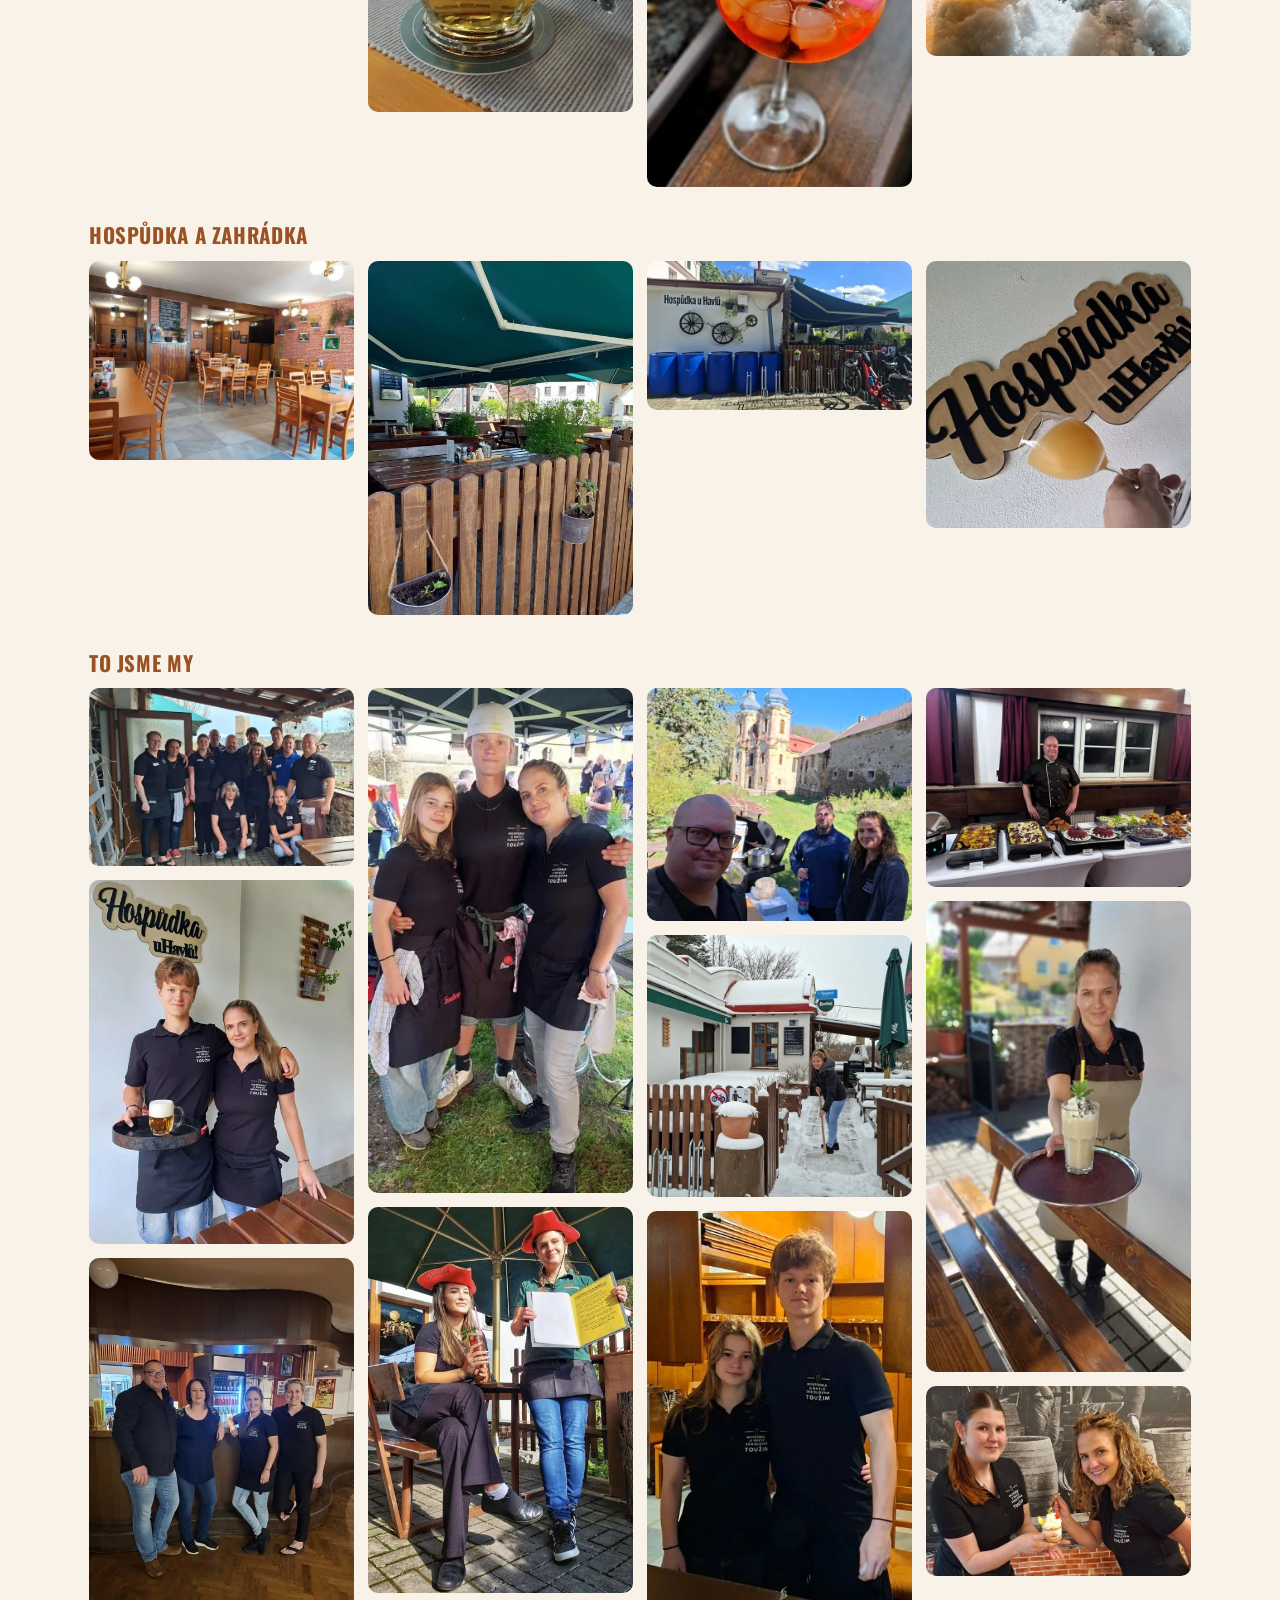
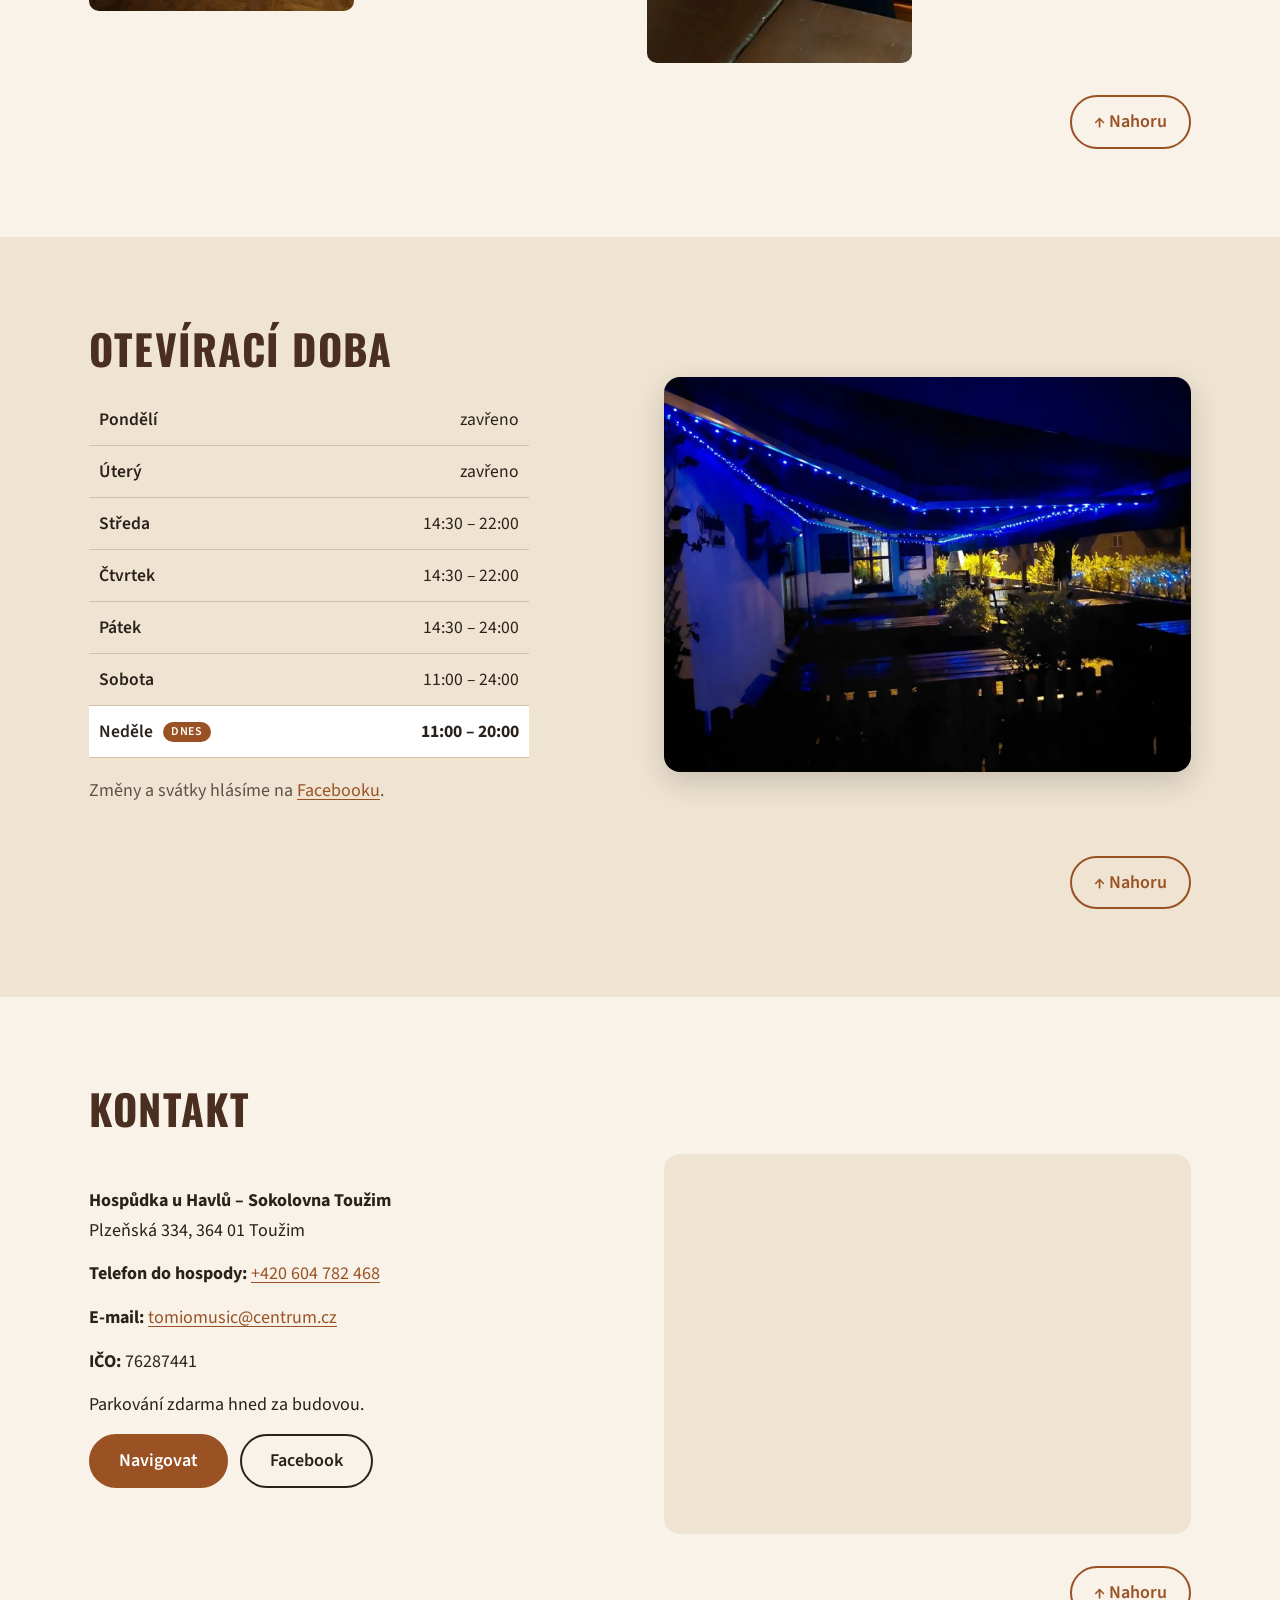
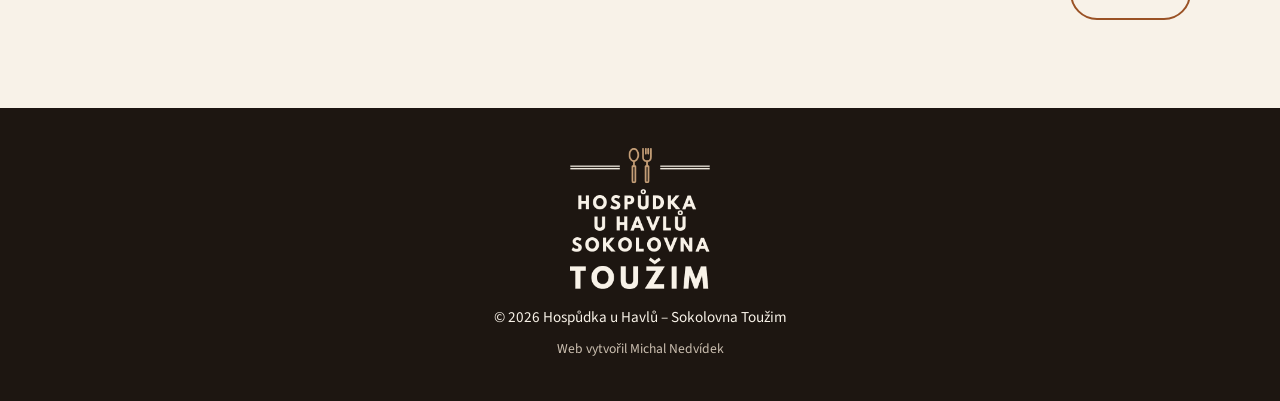
==== commit 43554d6c: "Neviditelné úpravy: písma na webu, WebP fotky, stránka 404, ikona, otevírací doba z tabulky - písma " ====
--- a/index.html
+++ b/index.html
@@ -30,7 +30,7 @@
     "email": "tomiomusic@centrum.cz",
     "servesCuisine": "Česká kuchyně",
     "priceRange": "$$",
-    "acceptsReservations": "True",
+    "acceptsReservations": true,
     "menu": "https://hospudkauhavlu.cz/#jidelni-listek",
     "address": {
       "@type": "PostalAddress",
@@ -48,12 +48,13 @@
     "sameAs": ["https://www.facebook.com/restaurace.sokolovna.touzim/"]
   }
   </script>
-  <link rel="icon" href="img/web/04-logo.jpg">
-  <link rel="apple-touch-icon" href="img/web/04-logo.jpg">
-  <link rel="preconnect" href="https://fonts.googleapis.com">
-  <link rel="preconnect" href="https://fonts.gstatic.com" crossorigin>
-  <link href="https://fonts.googleapis.com/css2?family=Oswald:wght@500;700&family=Source+Sans+3:wght@400;600;700&display=swap" rel="stylesheet">
-  <link rel="stylesheet" href="style.css?v=20261022">
+  <link rel="icon" href="favicon.ico" sizes="32x32">
+  <link rel="icon" href="img/web/ikona-192.png" type="image/png" sizes="192x192">
+  <link rel="apple-touch-icon" href="img/web/ikona-180.png">
+  <link rel="preload" href="fonts/source-sans-3-latin.woff2" as="font" type="font/woff2" crossorigin>
+  <link rel="preload" href="fonts/oswald-latin.woff2" as="font" type="font/woff2" crossorigin>
+  <link rel="preload" href="img/web/09-interier.webp" as="image" fetchpriority="high">
+  <link rel="stylesheet" href="style.css?v=20261104">
 </head>
 <body>
   <a class="skip-link" href="#obsah">Přeskočit na obsah</a>
@@ -108,11 +109,11 @@
         <p>K jídlu vaříme klasiku české kuchyně, kterou máme rádi i my sami. O víkendech ji obměňujeme podle sezóny nebo chuti: někdy jsou to hody, často zahraniční kuchyně, jindy grilování na zahrádce při pěkném počasí. Prostě co nás zrovna napadne. Hlavně ať je všechno čerstvé, jednoduché, poctivé a chutné.</p>
         <p>Děti se vyřádí na hřišti vedle nás, auto zaparkujete zdarma hned za budovou a o vaši pohodu se postará šéfová na place se svým mužem v kuchyni i jejich usměvavým týmem. Rádi vás u nás uvidíme 🧡🍻</p>
         <div class="badges">
-          <img width="300" height="249" src="img/web/nahled/08-restaurant-guru-2025.jpg" alt="Ocenění Restaurant Guru – doporučeno 2025" loading="lazy">
+          <img width="300" height="249" src="img/web/nahled/08-restaurant-guru-2025.webp" alt="Ocenění Restaurant Guru – doporučeno 2025" loading="lazy">
           <a class="btn btn-ghost-dark" href="https://www.google.com/maps/search/?api=1&query=Hosp%C5%AFdka%20u%20Havl%C5%AF%20Sokolovna%20To%C5%BEim" target="_blank" rel="noopener">Recenze na Google</a>
         </div>
       </div>
-      <img width="1400" height="1050" class="about-photo" src="img/web/20-kuchar-obsluha-vanoce.jpg" alt="Majitelé Hospůdky u Havlů" loading="lazy">
+      <img width="1400" height="1050" class="about-photo" src="img/web/20-kuchar-obsluha-vanoce.webp" alt="Majitelé Hospůdky u Havlů" loading="lazy">
       <a href="#nahoru" class="section-top">↑ Nahoru</a>
     </section>
 
@@ -260,49 +261,49 @@
       <p class="note">Klepnutím fotku zvětšíte.</p>
       <h3 class="gallery-title">Z naší kuchyně</h3>
       <div class="gallery">
-        <img width="640" height="606" src="img/web/nahled/27-gulas-knedlik.jpg" data-full="img/web/27-gulas-knedlik.jpg" alt="Hovězí guláš se špekovým knedlíkem" loading="lazy">
-        <img width="480" height="640" src="img/web/nahled/18-tatarak.jpg" data-full="img/web/18-tatarak.jpg" alt="Tatarák s topinkami" loading="lazy">
-        <img width="640" height="481" src="img/web/nahled/14-rizek-bramborovy-salat.jpg" data-full="img/web/14-rizek-bramborovy-salat.jpg" alt="Holandský řízek s noky a koprovou omáčkou" loading="lazy">
-        <img width="596" height="640" src="img/web/nahled/28-trhane-maso-cheddar.jpg" data-full="img/web/28-trhane-maso-cheddar.jpg" alt="Trhané vepřové s chilli Cheddarem" loading="lazy">
-        <img width="360" height="640" src="img/web/nahled/17-kulajda.jpg" data-full="img/web/17-kulajda.jpg" alt="Kulajda se ztraceným vejcem" loading="lazy">
-        <img width="640" height="480" src="img/web/nahled/12-bucek-spenat-knedlik.jpg" data-full="img/web/12-bucek-spenat-knedlik.jpg" alt="Vepřové výpečky se špenátem a bramborovým knedlíkem" loading="lazy">
-        <img width="640" height="480" src="img/web/nahled/13-ramen.jpg" data-full="img/web/13-ramen.jpg" alt="Ramen" loading="lazy">
-        <img width="360" height="640" src="img/web/nahled/22-bucek-zeli-brambory.jpg" data-full="img/web/22-bucek-zeli-brambory.jpg" alt="Vepřové výpečky se zelím a opékanými brambory" loading="lazy">
-        <img width="439" height="640" src="img/web/nahled/24-sekana-kase.jpg" data-full="img/web/24-sekana-kase.jpg" alt="Sekaná s bramborovou kaší" loading="lazy">
-        <img width="360" height="640" src="img/web/nahled/25-thajska-polevka.jpg" data-full="img/web/25-thajska-polevka.jpg" alt="Thajská polévka" loading="lazy">
-        <img width="640" height="360" src="img/web/nahled/26-kremova-polevka.jpg" data-full="img/web/26-kremova-polevka.jpg" alt="Krémová polévka s krutony" loading="lazy">
-        <img width="640" height="480" src="img/web/nahled/06-dezert-veternicky.jpg" data-full="img/web/06-dezert-veternicky.jpg" alt="Dezert s jahodami a šlehačkou" loading="lazy">
+        <img width="640" height="606" src="img/web/nahled/27-gulas-knedlik.webp" data-full="img/web/27-gulas-knedlik.webp" alt="Hovězí guláš se špekovým knedlíkem" loading="lazy">
+        <img width="480" height="640" src="img/web/nahled/18-tatarak.webp" data-full="img/web/18-tatarak.webp" alt="Tatarák s topinkami" loading="lazy">
+        <img width="640" height="481" src="img/web/nahled/14-rizek-bramborovy-salat.webp" data-full="img/web/14-rizek-bramborovy-salat.webp" alt="Holandský řízek s noky a koprovou omáčkou" loading="lazy">
+        <img width="596" height="640" src="img/web/nahled/28-trhane-maso-cheddar.webp" data-full="img/web/28-trhane-maso-cheddar.webp" alt="Trhané vepřové s chilli Cheddarem" loading="lazy">
+        <img width="360" height="640" src="img/web/nahled/17-kulajda.webp" data-full="img/web/17-kulajda.webp" alt="Kulajda se ztraceným vejcem" loading="lazy">
+        <img width="640" height="480" src="img/web/nahled/12-bucek-spenat-knedlik.webp" data-full="img/web/12-bucek-spenat-knedlik.webp" alt="Vepřové výpečky se špenátem a bramborovým knedlíkem" loading="lazy">
+        <img width="640" height="480" src="img/web/nahled/13-ramen.webp" data-full="img/web/13-ramen.webp" alt="Ramen" loading="lazy">
+        <img width="360" height="640" src="img/web/nahled/22-bucek-zeli-brambory.webp" data-full="img/web/22-bucek-zeli-brambory.webp" alt="Vepřové výpečky se zelím a opékanými brambory" loading="lazy">
+        <img width="439" height="640" src="img/web/nahled/24-sekana-kase.webp" data-full="img/web/24-sekana-kase.webp" alt="Sekaná s bramborovou kaší" loading="lazy">
+        <img width="360" height="640" src="img/web/nahled/25-thajska-polevka.webp" data-full="img/web/25-thajska-polevka.webp" alt="Thajská polévka" loading="lazy">
+        <img width="640" height="360" src="img/web/nahled/26-kremova-polevka.webp" data-full="img/web/26-kremova-polevka.webp" alt="Krémová polévka s krutony" loading="lazy">
+        <img width="640" height="480" src="img/web/nahled/06-dezert-veternicky.webp" data-full="img/web/06-dezert-veternicky.webp" alt="Dezert s jahodami a šlehačkou" loading="lazy">
       </div>
 
       <h3 class="gallery-title">Na čepu i jinak</h3>
       <div class="gallery">
-        <img width="640" height="474" src="img/web/nahled/03-pivo-kvetiny.jpg" data-full="img/web/03-pivo-kvetiny.jpg" alt="Pilsner Urquell na zahrádce" loading="lazy">
-        <img width="443" height="640" src="img/web/nahled/19-rezane-pivo.jpg" data-full="img/web/19-rezane-pivo.jpg" alt="Řezané pivo" loading="lazy">
-        <img width="370" height="640" src="img/web/nahled/23-aperol-spritz.jpg" data-full="img/web/23-aperol-spritz.jpg" alt="Aperol Spritz" loading="lazy">
-        <img width="518" height="640" src="img/web/nahled/15-svarak-snehulak.jpg" data-full="img/web/15-svarak-snehulak.jpg" alt="Svařák v zimě" loading="lazy">
+        <img width="640" height="474" src="img/web/nahled/03-pivo-kvetiny.webp" data-full="img/web/03-pivo-kvetiny.webp" alt="Pilsner Urquell na zahrádce" loading="lazy">
+        <img width="443" height="640" src="img/web/nahled/19-rezane-pivo.webp" data-full="img/web/19-rezane-pivo.webp" alt="Řezané pivo" loading="lazy">
+        <img width="370" height="640" src="img/web/nahled/23-aperol-spritz.webp" data-full="img/web/23-aperol-spritz.webp" alt="Aperol Spritz" loading="lazy">
+        <img width="518" height="640" src="img/web/nahled/15-svarak-snehulak.webp" data-full="img/web/15-svarak-snehulak.webp" alt="Svařák v zimě" loading="lazy">
       </div>
 
       <h3 class="gallery-title">Hospůdka a zahrádka</h3>
       <div class="gallery">
-        <img width="640" height="480" src="img/web/nahled/09-interier.jpg" data-full="img/web/09-interier.jpg" alt="Interiér hospůdky" loading="lazy">
-        <img width="480" height="640" src="img/web/nahled/10-zahradka-den.jpg" data-full="img/web/10-zahradka-den.jpg" alt="Letní zahrádka" loading="lazy">
-        <img width="640" height="360" src="img/web/nahled/29-predni-strana-kola.jpg" data-full="img/web/29-predni-strana-kola.jpg" alt="Hospůdka u Havlů zvenku se stojany na kola" loading="lazy">
-        <img width="635" height="640" src="img/web/nahled/01-cedule-sklenka.jpg" data-full="img/web/01-cedule-sklenka.jpg" alt="Cedule Hospůdka u Havlů" loading="lazy">
+        <img width="640" height="480" src="img/web/nahled/09-interier.webp" data-full="img/web/09-interier.webp" alt="Interiér hospůdky" loading="lazy">
+        <img width="480" height="640" src="img/web/nahled/10-zahradka-den.webp" data-full="img/web/10-zahradka-den.webp" alt="Letní zahrádka" loading="lazy">
+        <img width="640" height="360" src="img/web/nahled/29-predni-strana-kola.webp" data-full="img/web/29-predni-strana-kola.webp" alt="Hospůdka u Havlů zvenku se stojany na kola" loading="lazy">
+        <img width="635" height="640" src="img/web/nahled/01-cedule-sklenka.webp" data-full="img/web/01-cedule-sklenka.webp" alt="Cedule Hospůdka u Havlů" loading="lazy">
       </div>
 
       <h3 class="gallery-title">To jsme my</h3>
       <div class="gallery">
-        <img width="640" height="429" src="img/web/nahled/30-cely-tym.jpg" data-full="img/web/30-cely-tym.jpg" alt="Celý tým Hospůdky u Havlů" loading="lazy">
-        <img width="466" height="640" src="img/web/nahled/31-tym-pivo-cedule.jpg" data-full="img/web/31-tym-pivo-cedule.jpg" alt="Obsluha s pivem pod cedulí Hospůdka u Havlů" loading="lazy">
-        <img width="480" height="640" src="img/web/nahled/32-tym-u-baru.jpg" data-full="img/web/32-tym-u-baru.jpg" alt="Tým u baru" loading="lazy">
-        <img width="336" height="640" src="img/web/nahled/33-tym-na-akci.jpg" data-full="img/web/33-tym-na-akci.jpg" alt="Naše obsluha na venkovní akci" loading="lazy">
-        <img width="440" height="640" src="img/web/nahled/34-tym-vikendova-nabidka.jpg" data-full="img/web/34-tym-vikendova-nabidka.jpg" alt="Obsluha s víkendovou nabídkou na zahrádce" loading="lazy">
-        <img width="640" height="561" src="img/web/nahled/35-tym-grilovani-skoky.jpg" data-full="img/web/35-tym-grilovani-skoky.jpg" alt="Grilujeme venku u barokního kostela" loading="lazy">
-        <img width="640" height="634" src="img/web/nahled/36-obsluha-snih.jpg" data-full="img/web/36-obsluha-snih.jpg" alt="Odklízení sněhu před hospůdkou" loading="lazy">
-        <img width="375" height="640" src="img/web/nahled/37-obsluha-interier.jpg" data-full="img/web/37-obsluha-interier.jpg" alt="Mladá obsluha v sále Sokolovny" loading="lazy">
-        <img width="640" height="480" src="img/web/nahled/16-kuchar-raut.jpg" data-full="img/web/16-kuchar-raut.jpg" alt="Kuchař u připraveného rautu" loading="lazy">
-        <img width="360" height="640" src="img/web/nahled/05-obsluha-frape.jpg" data-full="img/web/05-obsluha-frape.jpg" alt="Obsluha s frapé na zahrádce" loading="lazy">
-        <img width="640" height="457" src="img/web/nahled/21-obsluha-dezert.jpg" data-full="img/web/21-obsluha-dezert.jpg" alt="Náš tým s dezertem" loading="lazy">
+        <img width="640" height="429" src="img/web/nahled/30-cely-tym.webp" data-full="img/web/30-cely-tym.webp" alt="Celý tým Hospůdky u Havlů" loading="lazy">
+        <img width="466" height="640" src="img/web/nahled/31-tym-pivo-cedule.webp" data-full="img/web/31-tym-pivo-cedule.webp" alt="Obsluha s pivem pod cedulí Hospůdka u Havlů" loading="lazy">
+        <img width="480" height="640" src="img/web/nahled/32-tym-u-baru.webp" data-full="img/web/32-tym-u-baru.webp" alt="Tým u baru" loading="lazy">
+        <img width="336" height="640" src="img/web/nahled/33-tym-na-akci.webp" data-full="img/web/33-tym-na-akci.webp" alt="Naše obsluha na venkovní akci" loading="lazy">
+        <img width="440" height="640" src="img/web/nahled/34-tym-vikendova-nabidka.webp" data-full="img/web/34-tym-vikendova-nabidka.webp" alt="Obsluha s víkendovou nabídkou na zahrádce" loading="lazy">
+        <img width="640" height="561" src="img/web/nahled/35-tym-grilovani-skoky.webp" data-full="img/web/35-tym-grilovani-skoky.webp" alt="Grilujeme venku u barokního kostela" loading="lazy">
+        <img width="640" height="634" src="img/web/nahled/36-obsluha-snih.webp" data-full="img/web/36-obsluha-snih.webp" alt="Odklízení sněhu před hospůdkou" loading="lazy">
+        <img width="375" height="640" src="img/web/nahled/37-obsluha-interier.webp" data-full="img/web/37-obsluha-interier.webp" alt="Mladá obsluha v sále Sokolovny" loading="lazy">
+        <img width="640" height="480" src="img/web/nahled/16-kuchar-raut.webp" data-full="img/web/16-kuchar-raut.webp" alt="Kuchař u připraveného rautu" loading="lazy">
+        <img width="360" height="640" src="img/web/nahled/05-obsluha-frape.webp" data-full="img/web/05-obsluha-frape.webp" alt="Obsluha s frapé na zahrádce" loading="lazy">
+        <img width="640" height="457" src="img/web/nahled/21-obsluha-dezert.webp" data-full="img/web/21-obsluha-dezert.webp" alt="Náš tým s dezertem" loading="lazy">
       </div>
       <a href="#nahoru" class="section-top">↑ Nahoru</a>
     </section>
@@ -311,7 +312,7 @@
       <div class="inner two-col">
         <div>
           <h2>Otevírací doba</h2>
-          <!-- potvrzeno podle Facebooku 19. 10. 2026; při změně upravit i HODINY ve skriptu dole -->
+          <!-- potvrzeno podle Facebooku 19. 10. 2026; při změně stačí upravit tuto tabulku (a openingHoursSpecification v hlavičce pro Google) -->
           <table class="hours">
             <caption class="visually-hidden">Otevírací doba podle dnů</caption>
             <tr data-den="1"><th scope="row">Pondělí</th><td>zavřeno</td></tr>
@@ -324,7 +325,7 @@
           </table>
           <p class="note">Změny a svátky hlásíme na <a href="https://www.facebook.com/restaurace.sokolovna.touzim/" target="_blank" rel="noopener">Facebooku</a>.</p>
         </div>
-        <img width="1400" height="1050" src="img/web/11-zahradka-noc.jpg" alt="Zahrádka večer" loading="lazy" class="rounded">
+        <img width="1400" height="1050" src="img/web/11-zahradka-noc.webp" alt="Zahrádka večer" loading="lazy" class="rounded">
       </div>
       <a href="#nahoru" class="section-top">↑ Nahoru</a>
     </section>
@@ -352,7 +353,7 @@
 
   <footer class="footer">
     <img width="468" height="474" src="img/web/logo-svetle.png" alt="Logo Hospůdka u Havlů, Sokolovna Toužim">
-    <p>&copy; <span id="rok"></span> Hospůdka u Havlů – Sokolovna Toužim</p>
+    <p>&copy; <span id="rok">2026</span> Hospůdka u Havlů – Sokolovna Toužim</p>
     <p class="credit">Web vytvořil Michal Nedvídek</p>
   </footer>
 
@@ -385,21 +386,20 @@
     menuToggle.addEventListener('click', () => setMenu(!topbar.classList.contains('menu-open')));
     document.querySelectorAll('#menu a').forEach(a => a.addEventListener('click', () => setMenu(false)));
 
-    // Dnešní otevírací doba (0 = neděle). Při změně upravit i tabulku nahoře.
-    const HODINY = { 0: ['11:00', '20:00'], 1: null, 2: null, 3: ['14:30', '22:00'], 4: ['14:30', '22:00'], 5: ['14:30', '24:00'], 6: ['11:00', '24:00'] };
+    // Dnešní otevírací doba se čte přímo z tabulky Otevírací doba (jediné místo, kde se doba mění).
     const now = new Date();
     const den = now.getDay();
-    const dnes = HODINY[den];
+    const radek = document.querySelector(`.hours tr[data-den="${den}"]`);
+    const casy = radek ? radek.querySelector('td').textContent.match(/(\d{1,2}:\d{2})\s*–\s*(\d{1,2}:\d{2})/) : null;
     const minuty = t => { const [h, m] = t.split(':').map(Number); return h * 60 + m; };
     const ted = now.getHours() * 60 + now.getMinutes();
     const dnesEl = document.getElementById('dnes');
-    if (!dnes) {
+    if (!casy) {
       dnesEl.textContent = 'Dnes máme zavřeno';
     } else {
-      const otevreno = ted >= minuty(dnes[0]) && ted < minuty(dnes[1]);
-      dnesEl.textContent = `${dnes[0]} – ${dnes[1]}` + (otevreno ? ' · právě otevřeno' : '');
+      const otevreno = ted >= minuty(casy[1]) && ted < minuty(casy[2]);
+      dnesEl.textContent = `${casy[1]} – ${casy[2]}` + (otevreno ? ' · právě otevřeno' : '');
     }
-    const radek = document.querySelector(`.hours tr[data-den="${den}"]`);
     if (radek) { radek.classList.add('today'); radek.querySelector('th').insertAdjacentHTML('beforeend', ' <span class="today-tag">dnes</span>'); }
 
     // Zvětšení fotky z galerie: klik (nebo Enter) otevře, další klik, křížek nebo Esc zavře
--- a/style.css
+++ b/style.css
@@ -1,3 +1,95 @@
+/* Písma uložená přímo na webu (Oswald, Source Sans 3 – licence SIL Open Font License) */
+/* Oswald 500 latin-ext */
+@font-face {
+  font-family: 'Oswald';
+  font-style: normal;
+  font-weight: 500;
+  font-display: swap;
+  src: url(fonts/oswald-latin-ext.woff2) format('woff2');
+  unicode-range: U+0100-02BA, U+02BD-02C5, U+02C7-02CC, U+02CE-02D7, U+02DD-02FF, U+0304, U+0308, U+0329, U+1D00-1DBF, U+1E00-1E9F, U+1EF2-1EFF, U+2020, U+20A0-20AB, U+20AD-20C4, U+2113, U+2C60-2C7F, U+A720-A7FF;
+}
+/* Oswald 500 latin */
+@font-face {
+  font-family: 'Oswald';
+  font-style: normal;
+  font-weight: 500;
+  font-display: swap;
+  src: url(fonts/oswald-latin.woff2) format('woff2');
+  unicode-range: U+0000-00FF, U+0131, U+0152-0153, U+02BB-02BC, U+02C6, U+02DA, U+02DC, U+0304, U+0308, U+0329, U+2000-206F, U+20AC, U+2122, U+2191, U+2193, U+2212, U+2215, U+FEFF, U+FFFD;
+}
+/* Oswald 700 latin-ext */
+@font-face {
+  font-family: 'Oswald';
+  font-style: normal;
+  font-weight: 700;
+  font-display: swap;
+  src: url(fonts/oswald-latin-ext.woff2) format('woff2');
+  unicode-range: U+0100-02BA, U+02BD-02C5, U+02C7-02CC, U+02CE-02D7, U+02DD-02FF, U+0304, U+0308, U+0329, U+1D00-1DBF, U+1E00-1E9F, U+1EF2-1EFF, U+2020, U+20A0-20AB, U+20AD-20C4, U+2113, U+2C60-2C7F, U+A720-A7FF;
+}
+/* Oswald 700 latin */
+@font-face {
+  font-family: 'Oswald';
+  font-style: normal;
+  font-weight: 700;
+  font-display: swap;
+  src: url(fonts/oswald-latin.woff2) format('woff2');
+  unicode-range: U+0000-00FF, U+0131, U+0152-0153, U+02BB-02BC, U+02C6, U+02DA, U+02DC, U+0304, U+0308, U+0329, U+2000-206F, U+20AC, U+2122, U+2191, U+2193, U+2212, U+2215, U+FEFF, U+FFFD;
+}
+/* Source Sans 3 400 latin-ext */
+@font-face {
+  font-family: 'Source Sans 3';
+  font-style: normal;
+  font-weight: 400;
+  font-display: swap;
+  src: url(fonts/source-sans-3-latin-ext.woff2) format('woff2');
+  unicode-range: U+0100-02BA, U+02BD-02C5, U+02C7-02CC, U+02CE-02D7, U+02DD-02FF, U+0304, U+0308, U+0329, U+1D00-1DBF, U+1E00-1E9F, U+1EF2-1EFF, U+2020, U+20A0-20AB, U+20AD-20C4, U+2113, U+2C60-2C7F, U+A720-A7FF;
+}
+/* Source Sans 3 400 latin */
+@font-face {
+  font-family: 'Source Sans 3';
+  font-style: normal;
+  font-weight: 400;
+  font-display: swap;
+  src: url(fonts/source-sans-3-latin.woff2) format('woff2');
+  unicode-range: U+0000-00FF, U+0131, U+0152-0153, U+02BB-02BC, U+02C6, U+02DA, U+02DC, U+0304, U+0308, U+0329, U+2000-206F, U+20AC, U+2122, U+2191, U+2193, U+2212, U+2215, U+FEFF, U+FFFD;
+}
+/* Source Sans 3 600 latin-ext */
+@font-face {
+  font-family: 'Source Sans 3';
+  font-style: normal;
+  font-weight: 600;
+  font-display: swap;
+  src: url(fonts/source-sans-3-latin-ext.woff2) format('woff2');
+  unicode-range: U+0100-02BA, U+02BD-02C5, U+02C7-02CC, U+02CE-02D7, U+02DD-02FF, U+0304, U+0308, U+0329, U+1D00-1DBF, U+1E00-1E9F, U+1EF2-1EFF, U+2020, U+20A0-20AB, U+20AD-20C4, U+2113, U+2C60-2C7F, U+A720-A7FF;
+}
+/* Source Sans 3 600 latin */
+@font-face {
+  font-family: 'Source Sans 3';
+  font-style: normal;
+  font-weight: 600;
+  font-display: swap;
+  src: url(fonts/source-sans-3-latin.woff2) format('woff2');
+  unicode-range: U+0000-00FF, U+0131, U+0152-0153, U+02BB-02BC, U+02C6, U+02DA, U+02DC, U+0304, U+0308, U+0329, U+2000-206F, U+20AC, U+2122, U+2191, U+2193, U+2212, U+2215, U+FEFF, U+FFFD;
+}
+/* Source Sans 3 700 latin-ext */
+@font-face {
+  font-family: 'Source Sans 3';
+  font-style: normal;
+  font-weight: 700;
+  font-display: swap;
+  src: url(fonts/source-sans-3-latin-ext.woff2) format('woff2');
+  unicode-range: U+0100-02BA, U+02BD-02C5, U+02C7-02CC, U+02CE-02D7, U+02DD-02FF, U+0304, U+0308, U+0329, U+1D00-1DBF, U+1E00-1E9F, U+1EF2-1EFF, U+2020, U+20A0-20AB, U+20AD-20C4, U+2113, U+2C60-2C7F, U+A720-A7FF;
+}
+/* Source Sans 3 700 latin */
+@font-face {
+  font-family: 'Source Sans 3';
+  font-style: normal;
+  font-weight: 700;
+  font-display: swap;
+  src: url(fonts/source-sans-3-latin.woff2) format('woff2');
+  unicode-range: U+0000-00FF, U+0131, U+0152-0153, U+02BB-02BC, U+02C6, U+02DA, U+02DC, U+0304, U+0308, U+0329, U+2000-206F, U+20AC, U+2122, U+2191, U+2193, U+2212, U+2215, U+FEFF, U+FFFD;
+}
+
 /* Barvy: všechny dvojice text/pozadí splňují WCAG AA (min. 4,5 : 1) */
 :root {
   --dark: #1d1611;
@@ -92,7 +184,7 @@
   align-items: center;
   justify-content: center;
   color: var(--cream);
-  background: linear-gradient(rgba(20, 13, 8, .6), rgba(20, 13, 8, .82)), url("img/web/09-interier.jpg") center / cover;
+  background: linear-gradient(rgba(20, 13, 8, .6), rgba(20, 13, 8, .82)), url("img/web/09-interier.webp") center / cover;
 }
 .hero-text { padding: calc(var(--topbar-h) + 32px) 20px 64px; text-align: center; max-width: 780px; }
 .hero-icon { width: 220px; margin: 0 auto 18px; }
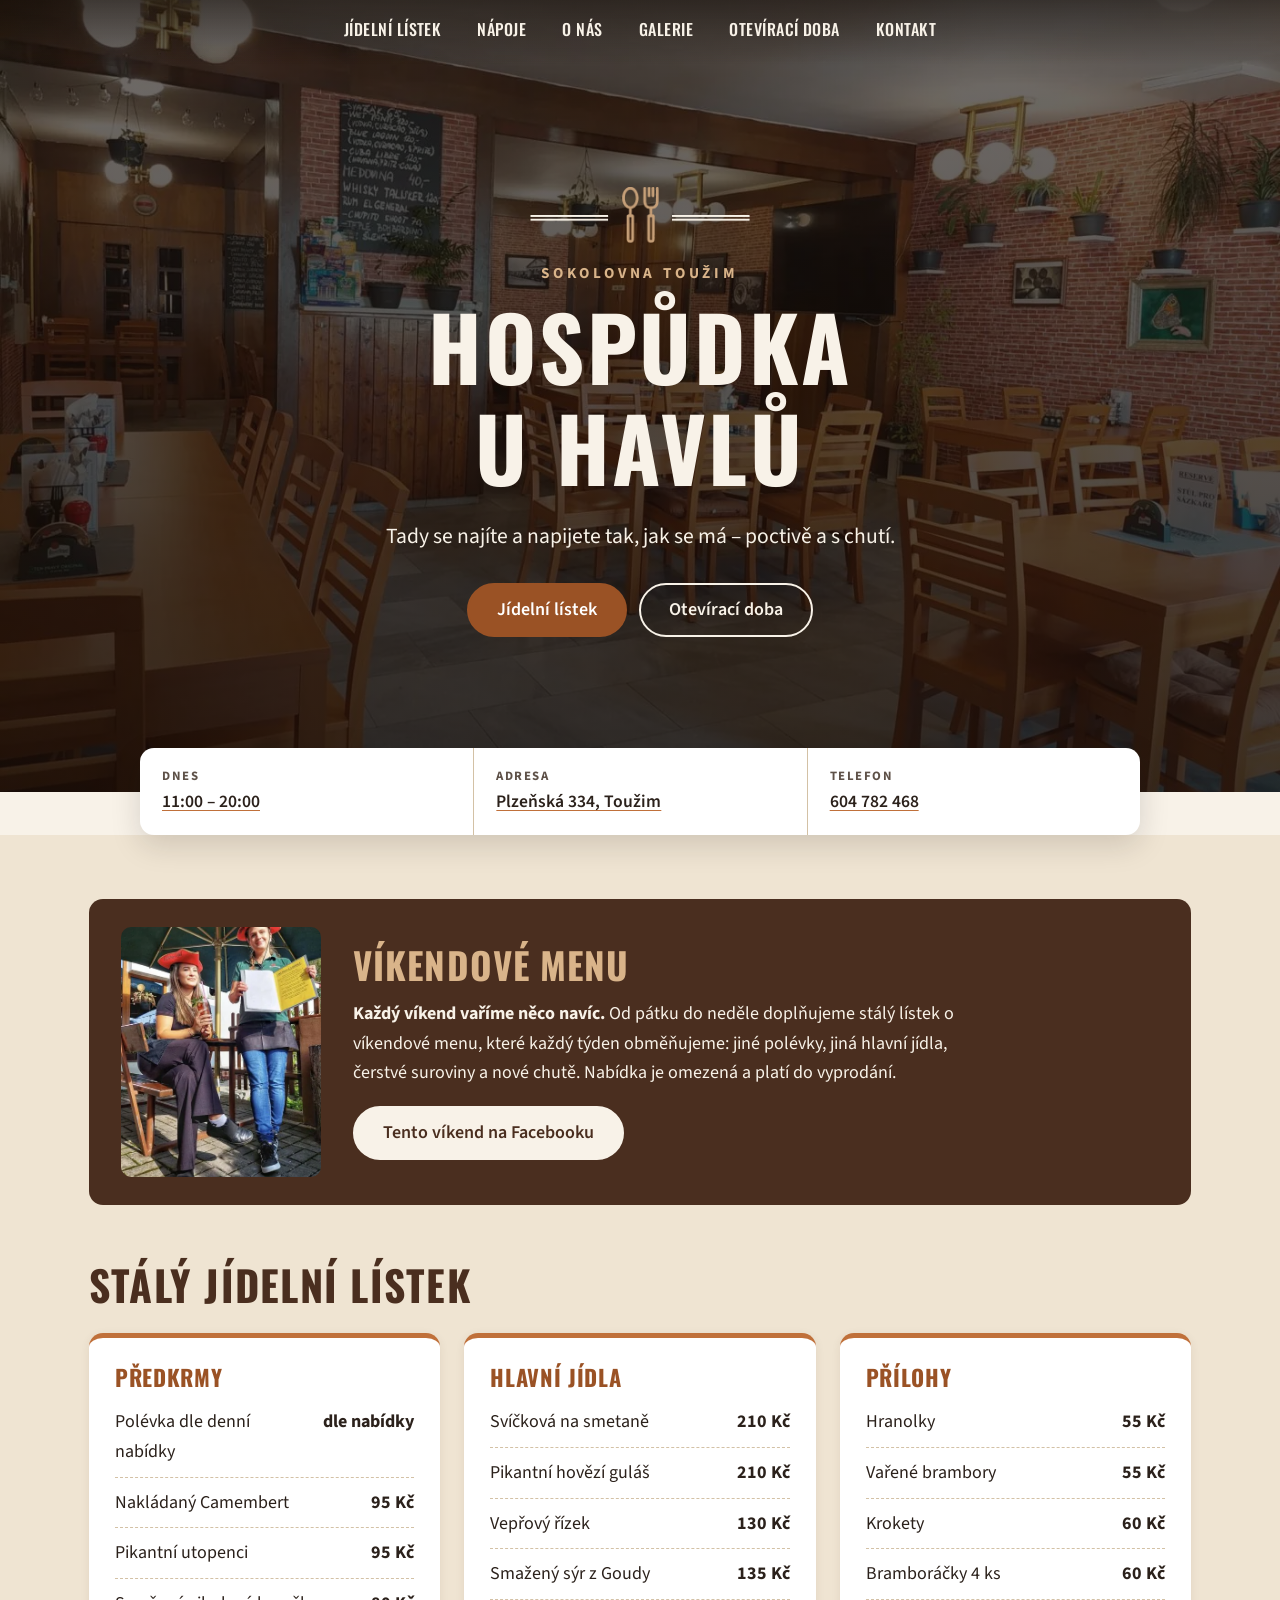
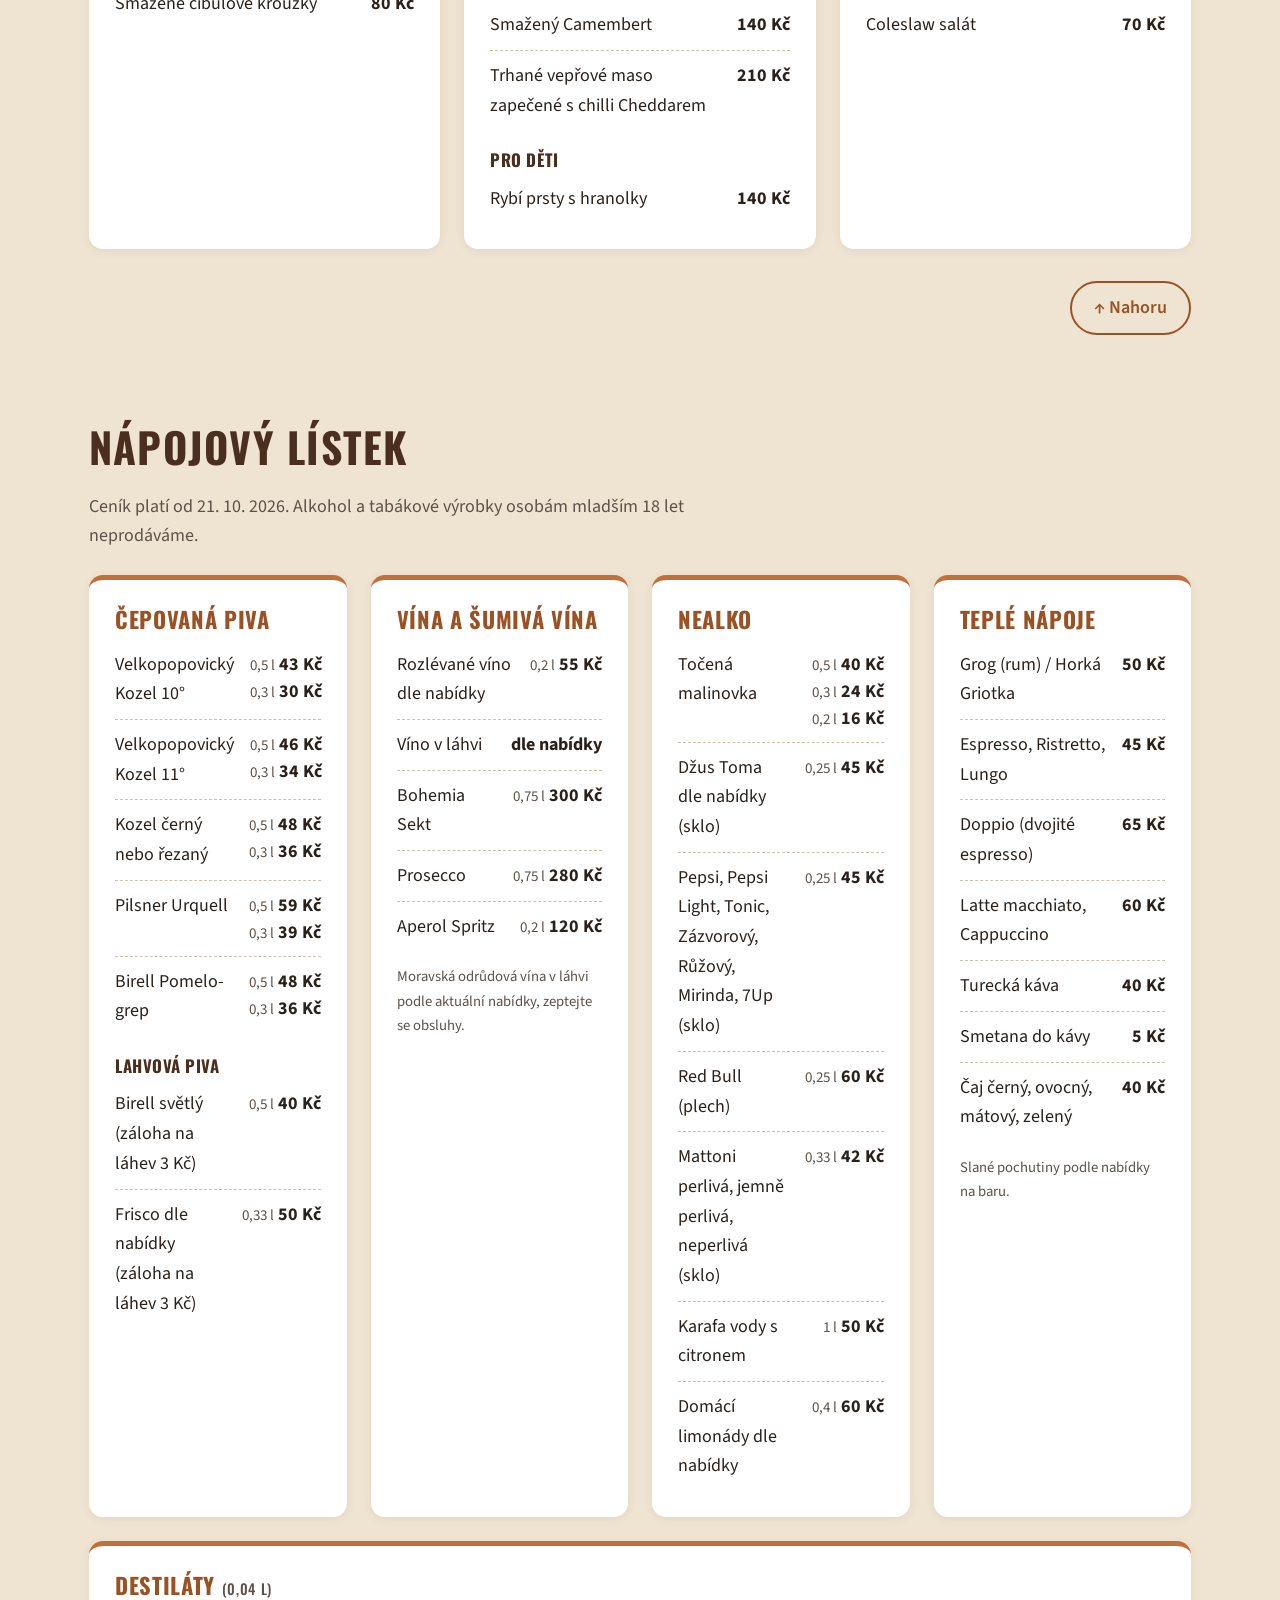
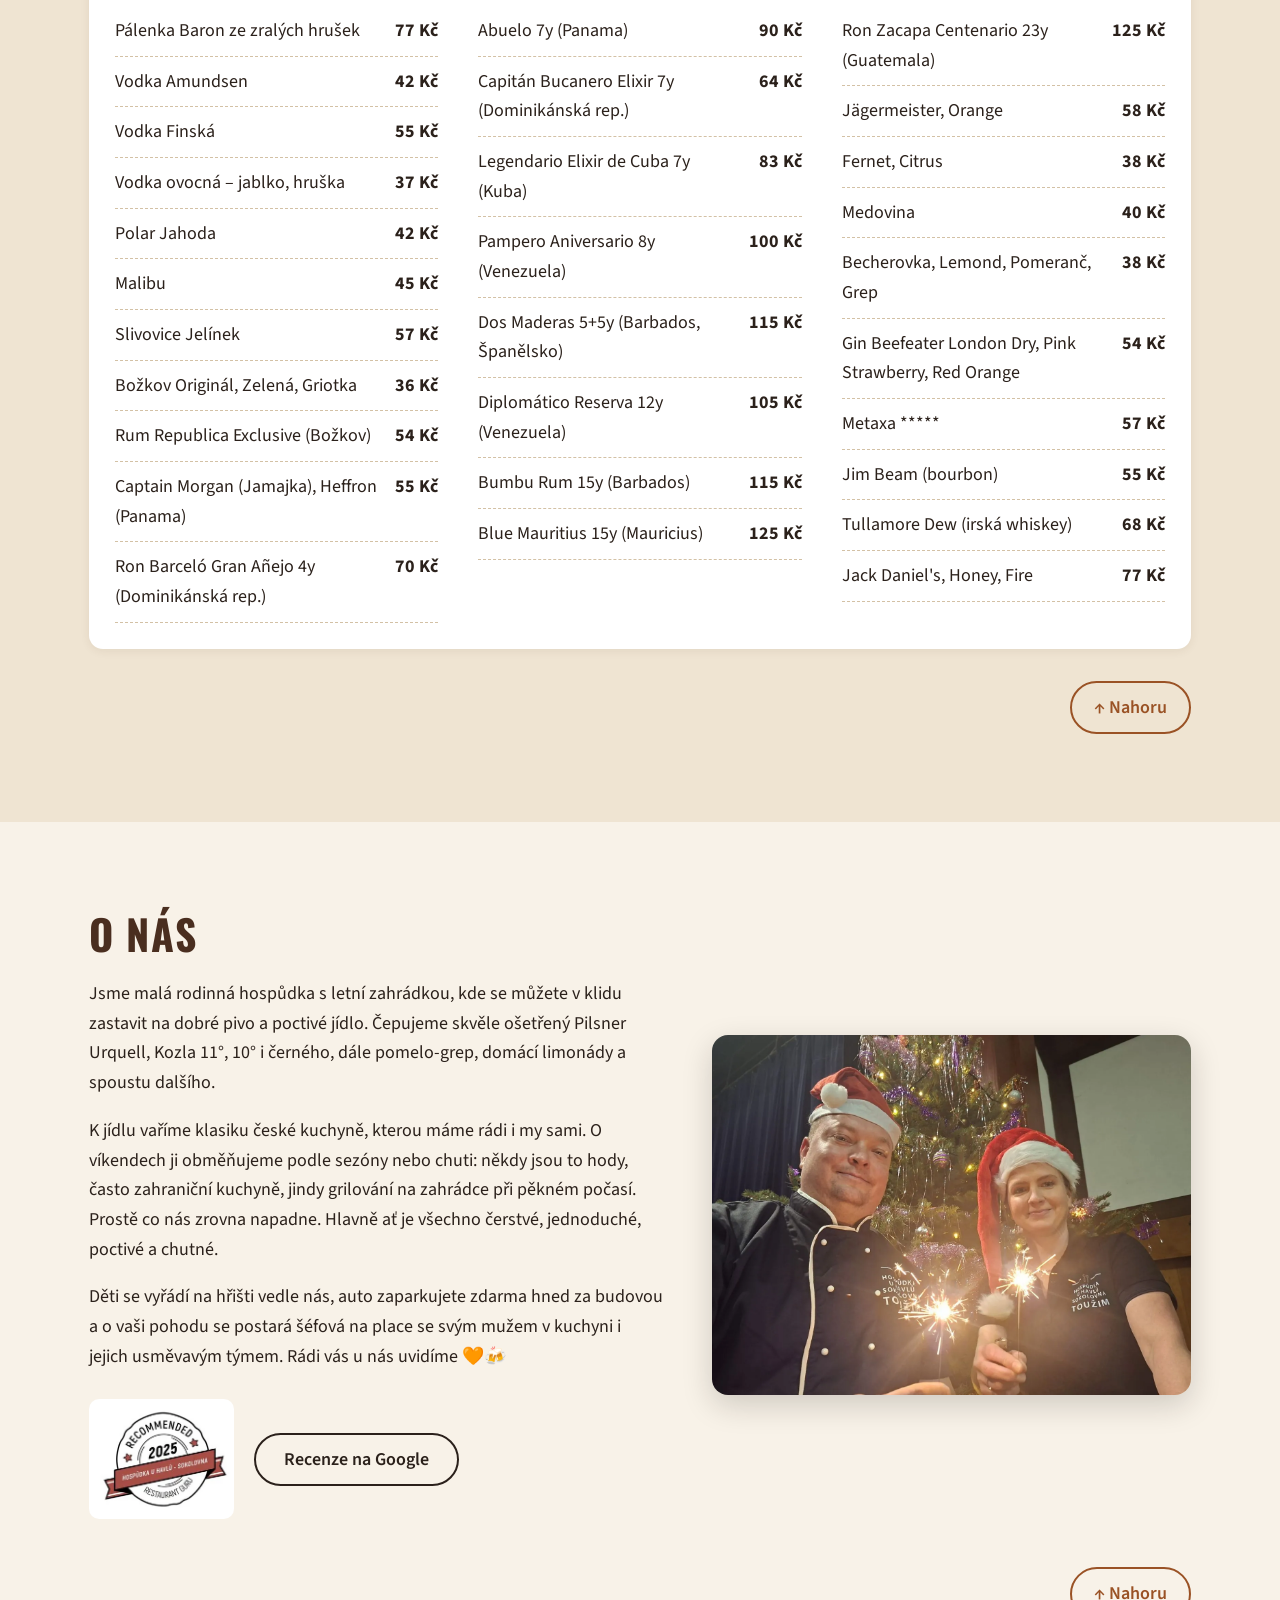
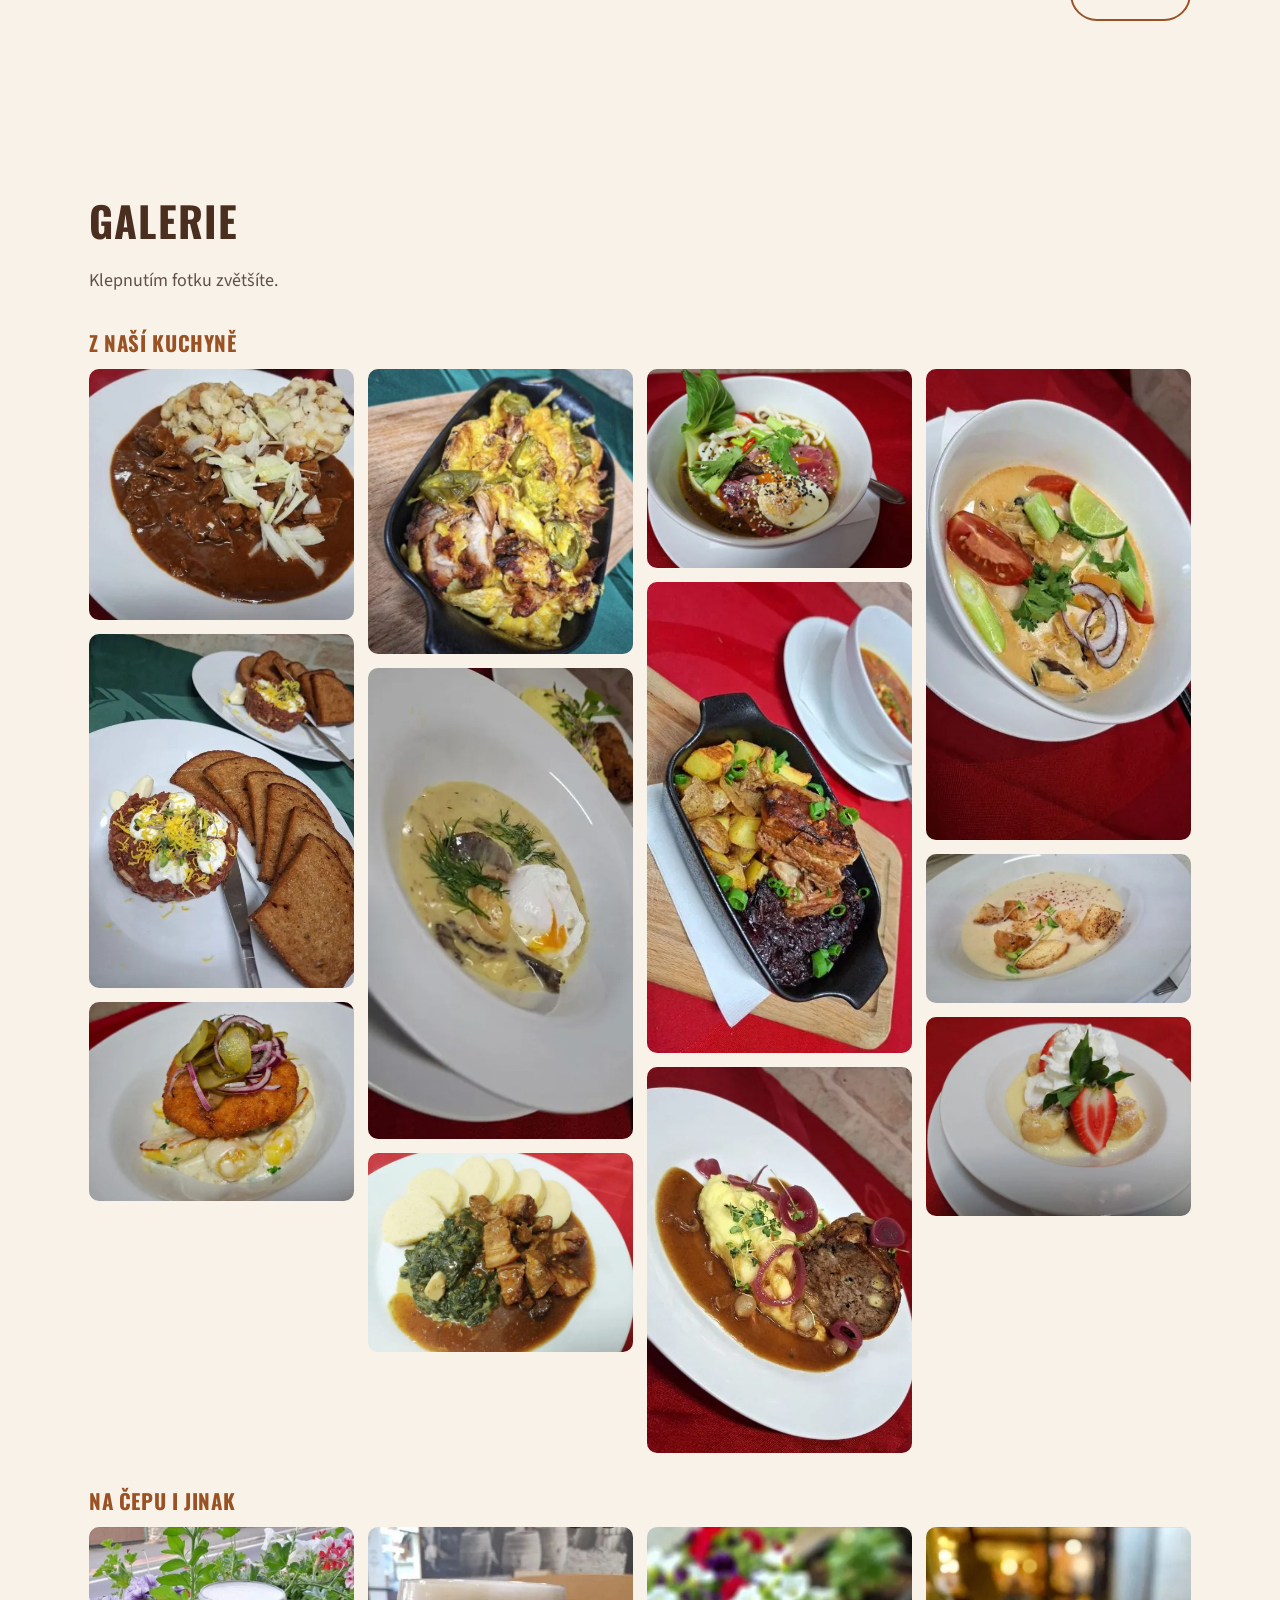
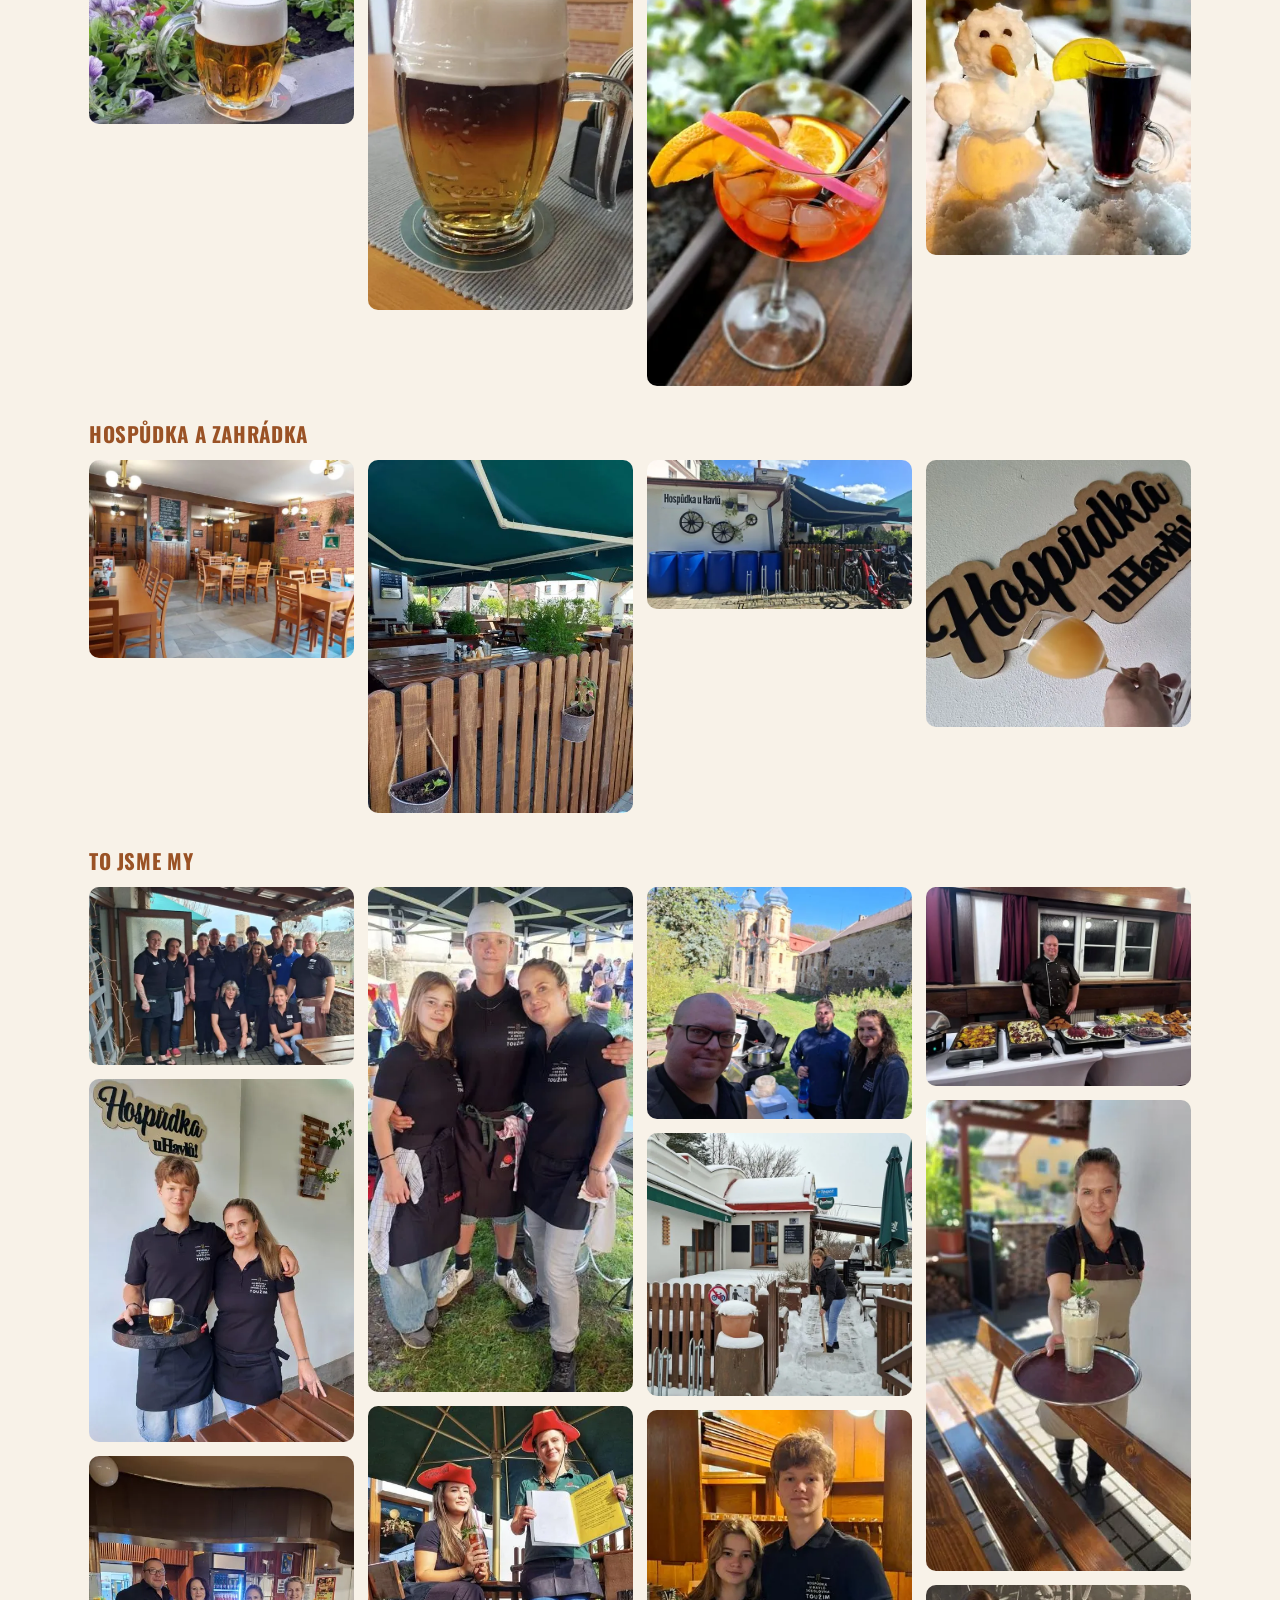
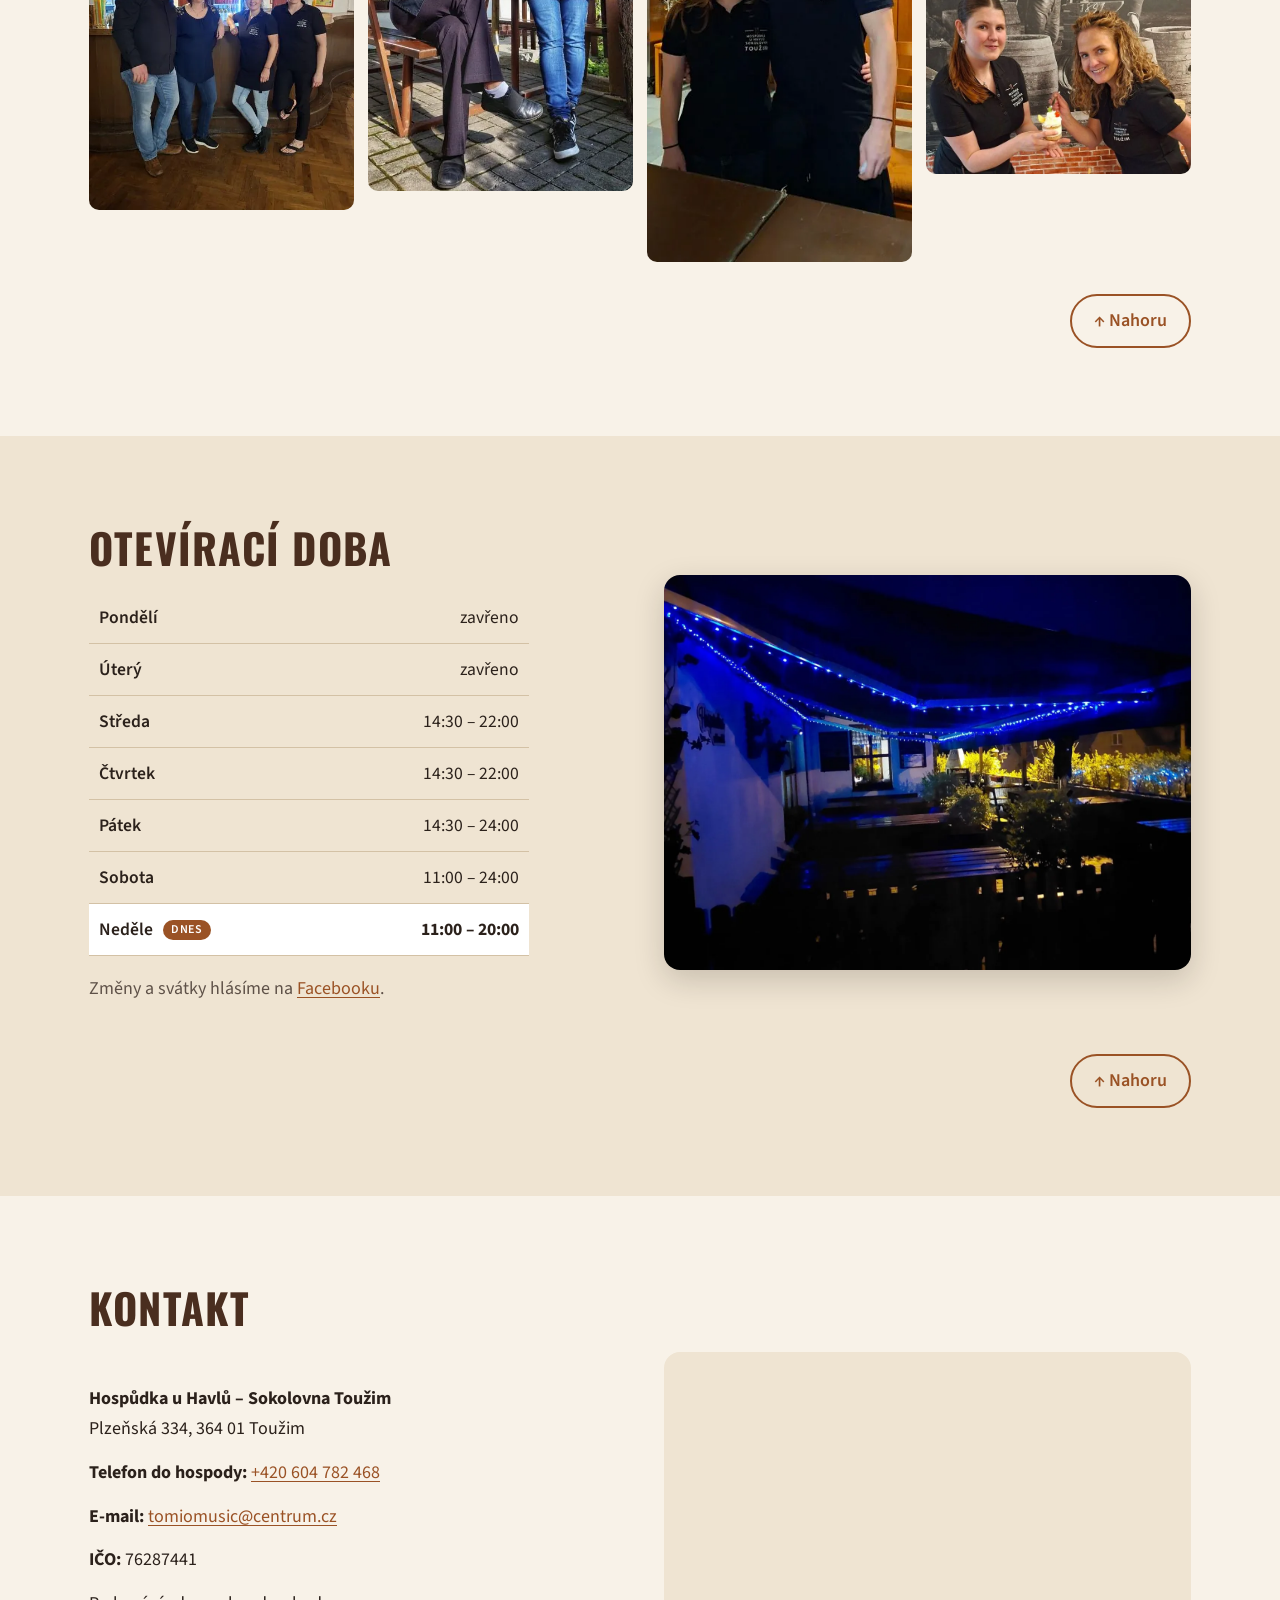
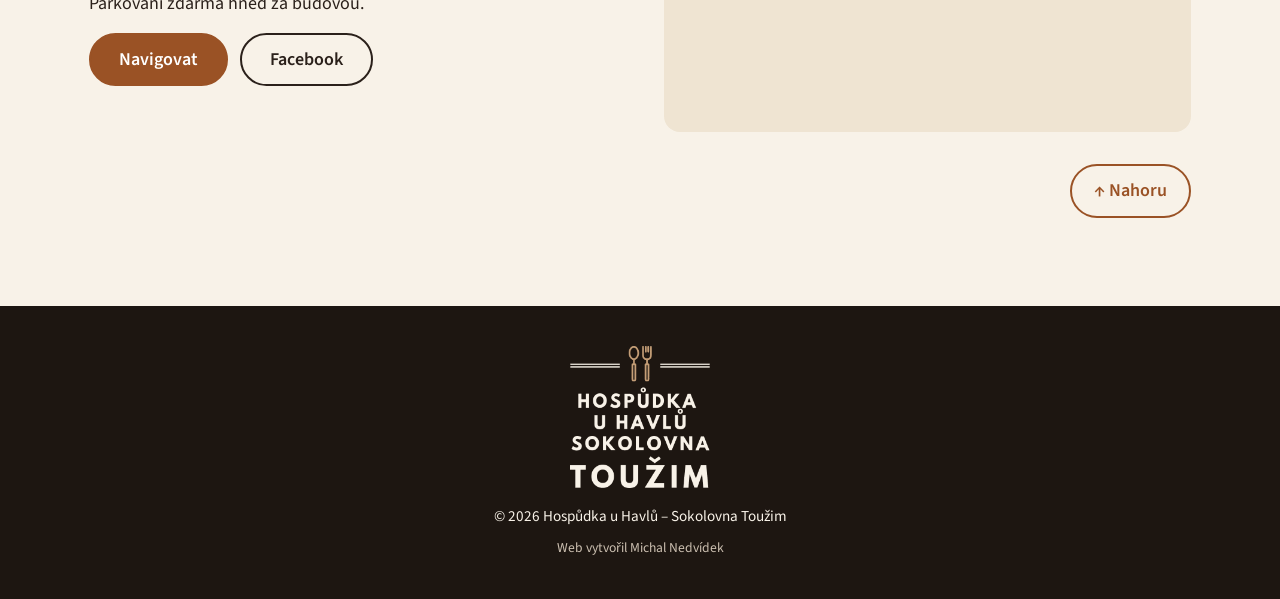
==== commit ab9f6bda: "Víkendové menu na začátek jídelního lístku, mobil: dnešní doba a telefon hned vidět - jídelní a nápo" ====
--- a/index.html
+++ b/index.html
@@ -63,9 +63,9 @@
     <nav class="nav" aria-label="Hlavní menu">
       <button class="menu-toggle" type="button" aria-expanded="false" aria-controls="menu">Menu</button>
       <ul id="menu">
-        <li><a href="#o-nas">O nás</a></li>
         <li><a href="#jidelni-listek">Jídelní lístek</a></li>
         <li><a href="#napojovy-listek">Nápoje</a></li>
+        <li><a href="#o-nas">O nás</a></li>
         <li><a href="#galerie">Galerie</a></li>
         <li><a href="#oteviraci-doba">Otevírací doba</a></li>
         <li><a href="#kontakt">Kontakt</a></li>
@@ -102,25 +102,17 @@
       </li>
     </ul>
 
-    <section id="o-nas" class="section about">
-      <div class="about-text">
-        <h2>O nás</h2>
-        <p>Jsme malá rodinná hospůdka s letní zahrádkou, kde se můžete v klidu zastavit na dobré pivo a poctivé jídlo. Čepujeme skvěle ošetřený Pilsner Urquell, Kozla 11°, 10° i černého, dále pomelo-grep, domácí limonády a spoustu dalšího.</p>
-        <p>K jídlu vaříme klasiku české kuchyně, kterou máme rádi i my sami. O víkendech ji obměňujeme podle sezóny nebo chuti: někdy jsou to hody, často zahraniční kuchyně, jindy grilování na zahrádce při pěkném počasí. Prostě co nás zrovna napadne. Hlavně ať je všechno čerstvé, jednoduché, poctivé a chutné.</p>
-        <p>Děti se vyřádí na hřišti vedle nás, auto zaparkujete zdarma hned za budovou a o vaši pohodu se postará šéfová na place se svým mužem v kuchyni i jejich usměvavým týmem. Rádi vás u nás uvidíme 🧡🍻</p>
-        <div class="badges">
-          <img width="300" height="249" src="img/web/nahled/08-restaurant-guru-2025.webp" alt="Ocenění Restaurant Guru – doporučeno 2025" loading="lazy">
-          <a class="btn btn-ghost-dark" href="https://www.google.com/maps/search/?api=1&query=Hosp%C5%AFdka%20u%20Havl%C5%AF%20Sokolovna%20To%C5%BEim" target="_blank" rel="noopener">Recenze na Google</a>
-        </div>
-      </div>
-      <img width="1400" height="1050" class="about-photo" src="img/web/20-kuchar-obsluha-vanoce.webp" alt="Majitelé Hospůdky u Havlů" loading="lazy">
-      <a href="#nahoru" class="section-top">↑ Nahoru</a>
-    </section>
-
     <section id="jidelni-listek" class="section alt">
       <div class="inner">
+        <div id="vikendove-menu" class="weekend">
+          <img width="440" height="640" src="img/web/nahled/34-tym-vikendova-nabidka.webp" alt="Obsluha s víkendovou nabídkou na zahrádce" loading="lazy">
+          <div>
+            <h2>Víkendové menu</h2>
+            <p><strong>Každý víkend vaříme něco navíc.</strong> Od pátku do neděle doplňujeme stálý lístek o víkendové menu, které každý týden obměňujeme: jiné polévky, jiná hlavní jídla, čerstvé suroviny a nové chutě. Nabídka je omezená a platí do vyprodání.</p>
+            <p class="weekend-buttons"><a class="btn" href="https://www.facebook.com/restaurace.sokolovna.touzim/" target="_blank" rel="noopener">Tento víkend na Facebooku</a></p>
+          </div>
+        </div>
         <h2>Stálý jídelní lístek</h2>
-        <p class="note"><strong>Každý víkend vaříme něco navíc.</strong> Od pátku do neděle doplňujeme stálý lístek o víkendové menu, které každý týden obměňujeme: jiné polévky, jiná hlavní jídla, čerstvé suroviny a nové chutě. Nabídka je omezená a platí do vyprodání. Co jsme vymysleli tentokrát, najdete vždy aktuálně na našem <a href="https://www.facebook.com/restaurace.sokolovna.touzim/" target="_blank" rel="noopener">Facebooku</a>.</p>
         <div class="cards">
           <div class="card">
             <h3>Předkrmy</h3>
@@ -255,6 +247,23 @@
       </div>
       <a href="#nahoru" class="section-top">↑ Nahoru</a>
     </section>
+
+    <section id="o-nas" class="section about">
+      <div class="about-text">
+        <h2>O nás</h2>
+        <p>Jsme malá rodinná hospůdka s letní zahrádkou, kde se můžete v klidu zastavit na dobré pivo a poctivé jídlo. Čepujeme skvěle ošetřený Pilsner Urquell, Kozla 11°, 10° i černého, dále pomelo-grep, domácí limonády a spoustu dalšího.</p>
+        <p>K jídlu vaříme klasiku české kuchyně, kterou máme rádi i my sami. O víkendech ji obměňujeme podle sezóny nebo chuti: někdy jsou to hody, často zahraniční kuchyně, jindy grilování na zahrádce při pěkném počasí. Prostě co nás zrovna napadne. Hlavně ať je všechno čerstvé, jednoduché, poctivé a chutné.</p>
+        <p>Děti se vyřádí na hřišti vedle nás, auto zaparkujete zdarma hned za budovou a o vaši pohodu se postará šéfová na place se svým mužem v kuchyni i jejich usměvavým týmem. Rádi vás u nás uvidíme 🧡🍻</p>
+        <div class="badges">
+          <img width="300" height="249" src="img/web/nahled/08-restaurant-guru-2025.webp" alt="Ocenění Restaurant Guru – doporučeno 2025" loading="lazy">
+          <a class="btn btn-ghost-dark" href="https://www.google.com/maps/search/?api=1&query=Hosp%C5%AFdka%20u%20Havl%C5%AF%20Sokolovna%20To%C5%BEim" target="_blank" rel="noopener">Recenze na Google</a>
+        </div>
+      </div>
+      <img width="1400" height="1050" class="about-photo" src="img/web/20-kuchar-obsluha-vanoce.webp" alt="Majitelé Hospůdky u Havlů" loading="lazy">
+      <a href="#nahoru" class="section-top">↑ Nahoru</a>
+    </section>
+
+
 
     <section id="galerie" class="section">
       <h2>Galerie</h2>
--- a/style.css
+++ b/style.css
@@ -410,3 +410,40 @@
 }
 @media (max-width: 1100px) { #napojovy-listek .cards { grid-template-columns: repeat(2, 1fr); } }
 @media (max-width: 600px) { #napojovy-listek .cards { grid-template-columns: 1fr; } }
+
+/* Víkendové menu: výrazný blok na začátku sekce Jídelní lístek */
+.weekend {
+  display: grid;
+  grid-template-columns: 200px 1fr;
+  gap: 32px;
+  align-items: center;
+  margin: 0 0 56px;
+  padding: 28px 32px;
+  background: var(--wood);
+  color: var(--cream);
+  border-radius: 14px;
+}
+.weekend img { width: 100%; aspect-ratio: 4 / 5; object-fit: cover; border-radius: 10px; }
+.weekend h2 { margin: 0 0 .35em; font-size: clamp(1.8rem, 4.5vw, 2.3rem); color: var(--tan); }
+.section .weekend h2 { margin: 0 0 .35em; font-size: clamp(1.8rem, 4.5vw, 2.3rem); color: var(--tan); }
+.weekend p { margin: 0 0 1em; }
+.weekend .weekend-buttons { display: flex; flex-wrap: wrap; gap: 12px; margin: 0; }
+.weekend .btn { background: var(--cream); border-color: var(--cream); color: var(--wood); }
+.weekend .btn:hover { background: var(--tan); border-color: var(--tan); color: var(--dark); }
+.weekend a:focus-visible { outline-color: var(--tan); }
+#jidelni-listek { padding-top: 64px; }
+
+/* Mobil: nižší úvod, dnešní otevírací doba a telefon jsou vidět hned na první obrazovce */
+@media (max-width: 600px) {
+  .hero { min-height: 0; }
+  .hero-text { padding: calc(var(--topbar-h) + 8px) 16px 60px; }
+  .hero-icon { width: 120px; margin-bottom: 10px; }
+  .hero h1 { font-size: 2.6rem; }
+  .lead { margin-bottom: 20px; }
+  .quickinfo li { display: flex; justify-content: space-between; align-items: baseline; gap: 12px; padding: 11px 18px; }
+  .qi-label { flex: none; }
+  .quickinfo a { text-align: right; }
+  #jidelni-listek { padding-top: 48px; }
+  .weekend { grid-template-columns: 1fr; gap: 20px; padding: 22px 20px; margin-bottom: 40px; }
+  .weekend img { aspect-ratio: 16 / 10; object-position: center 30%; }
+}
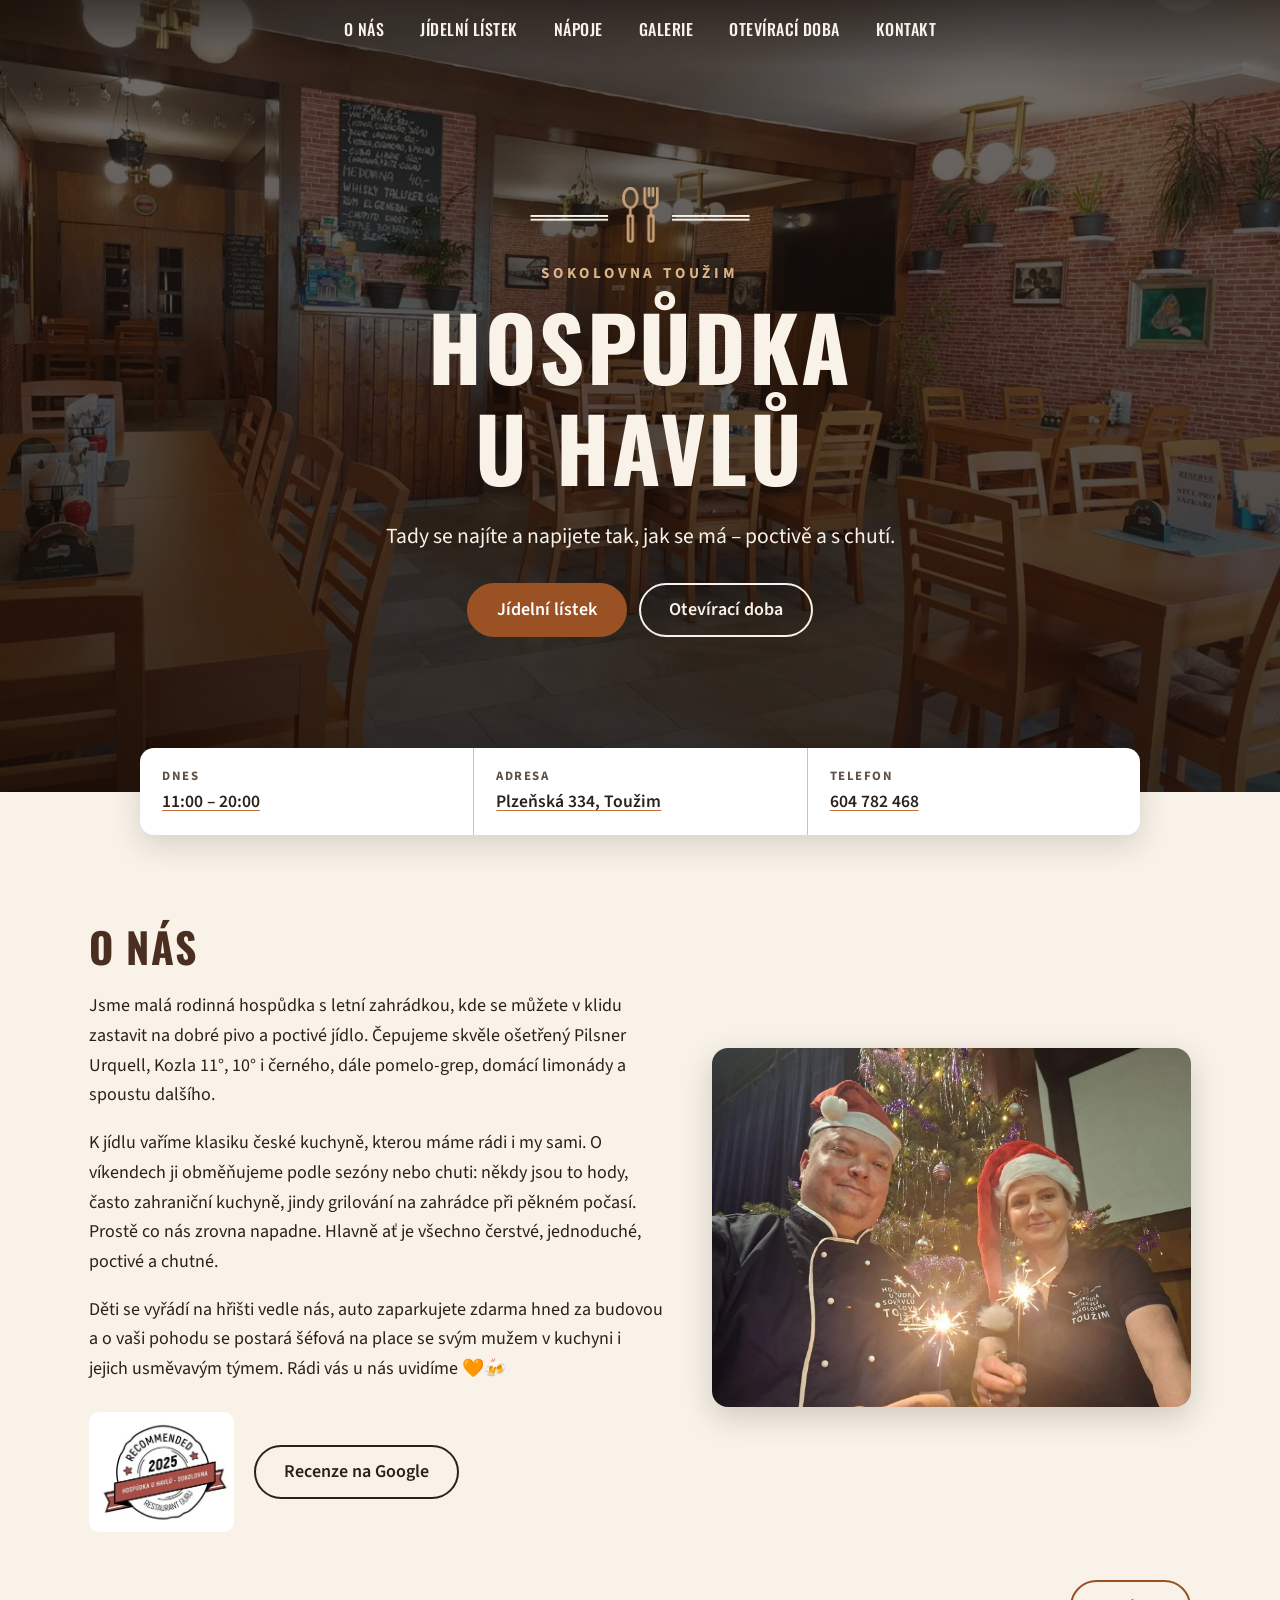
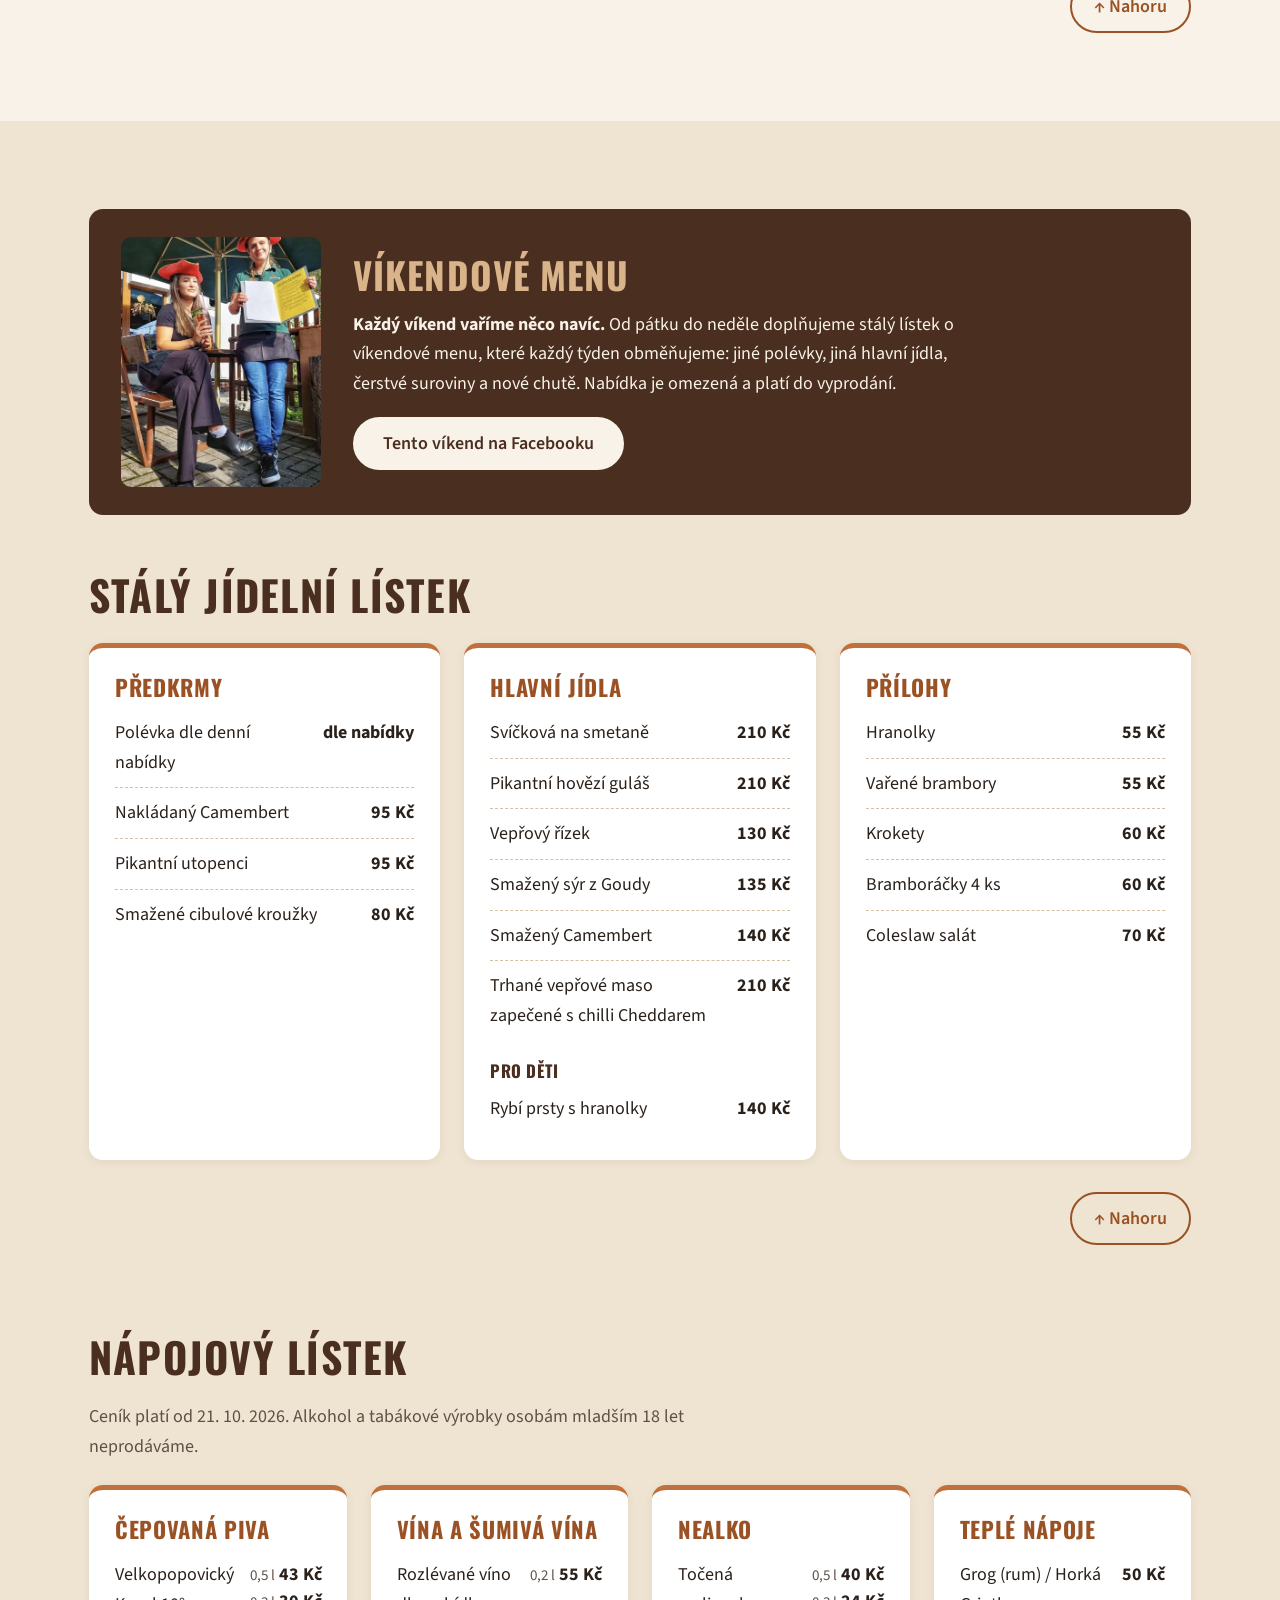
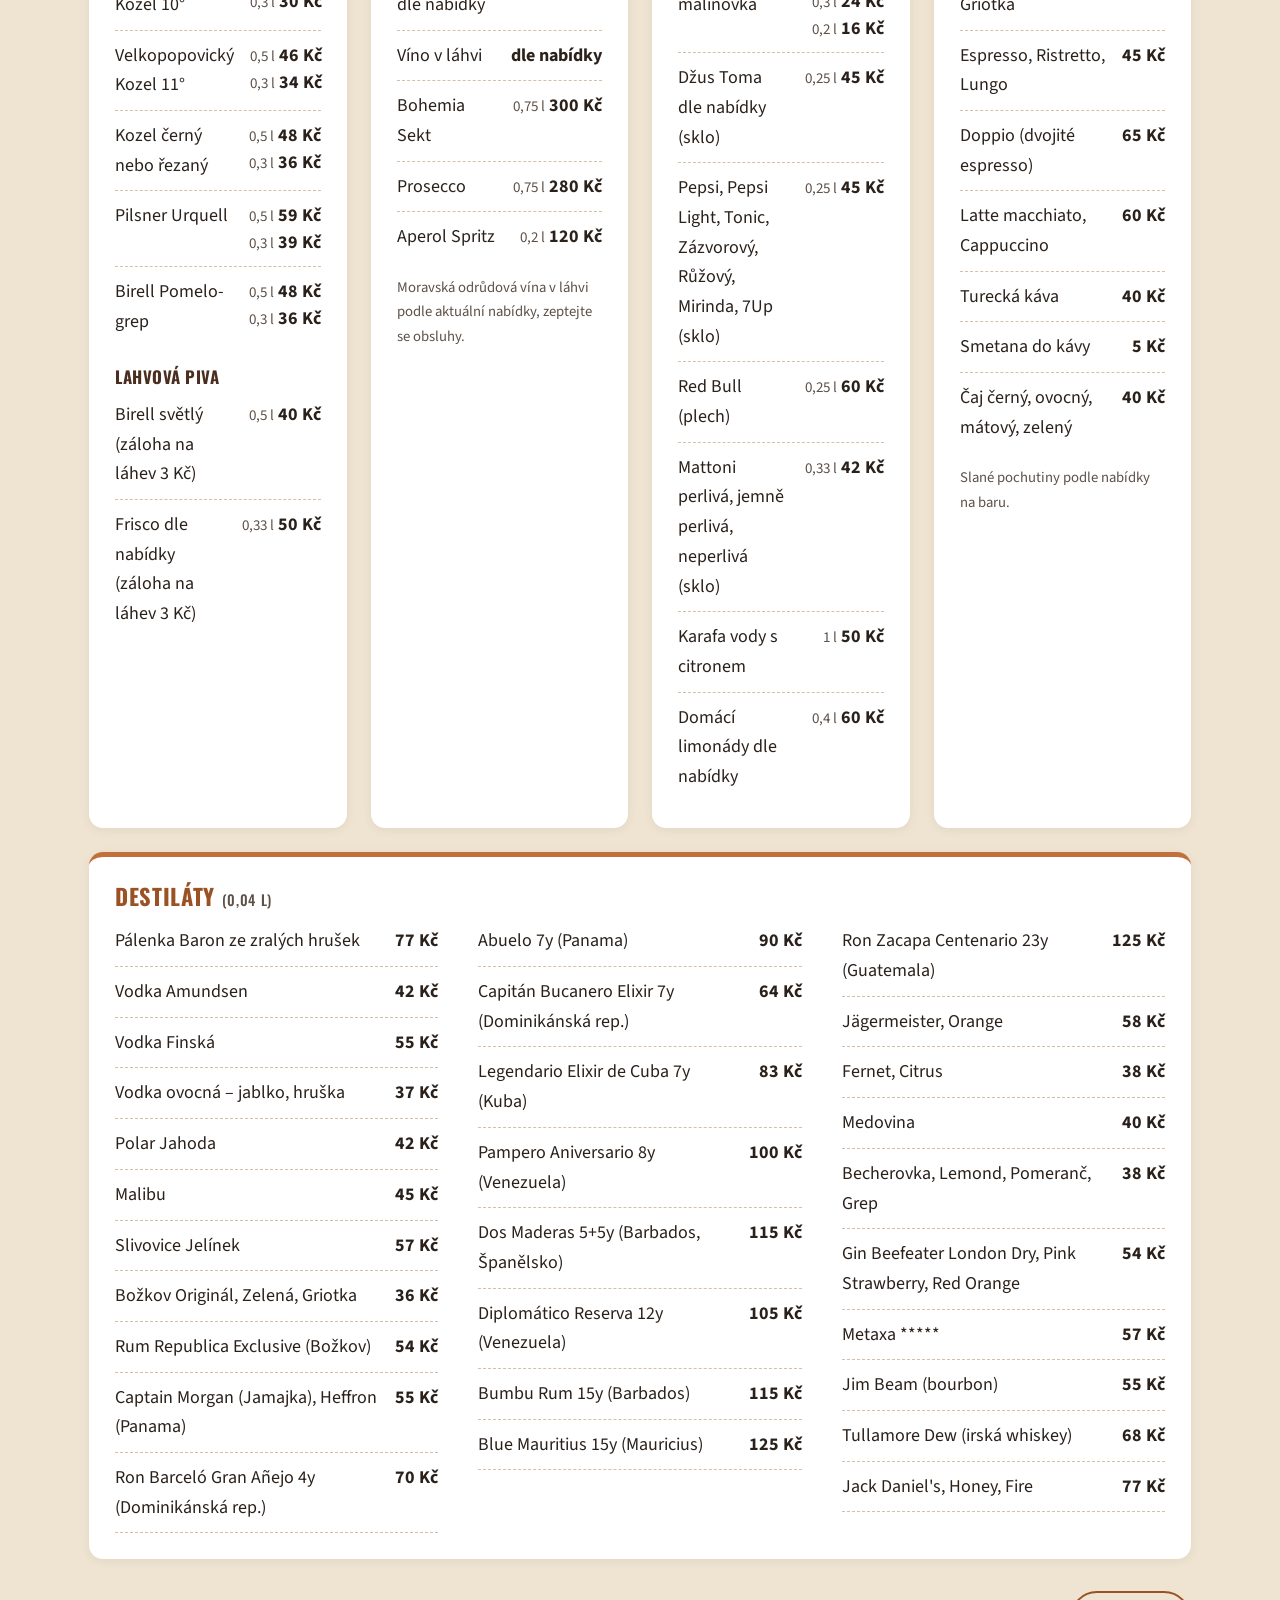
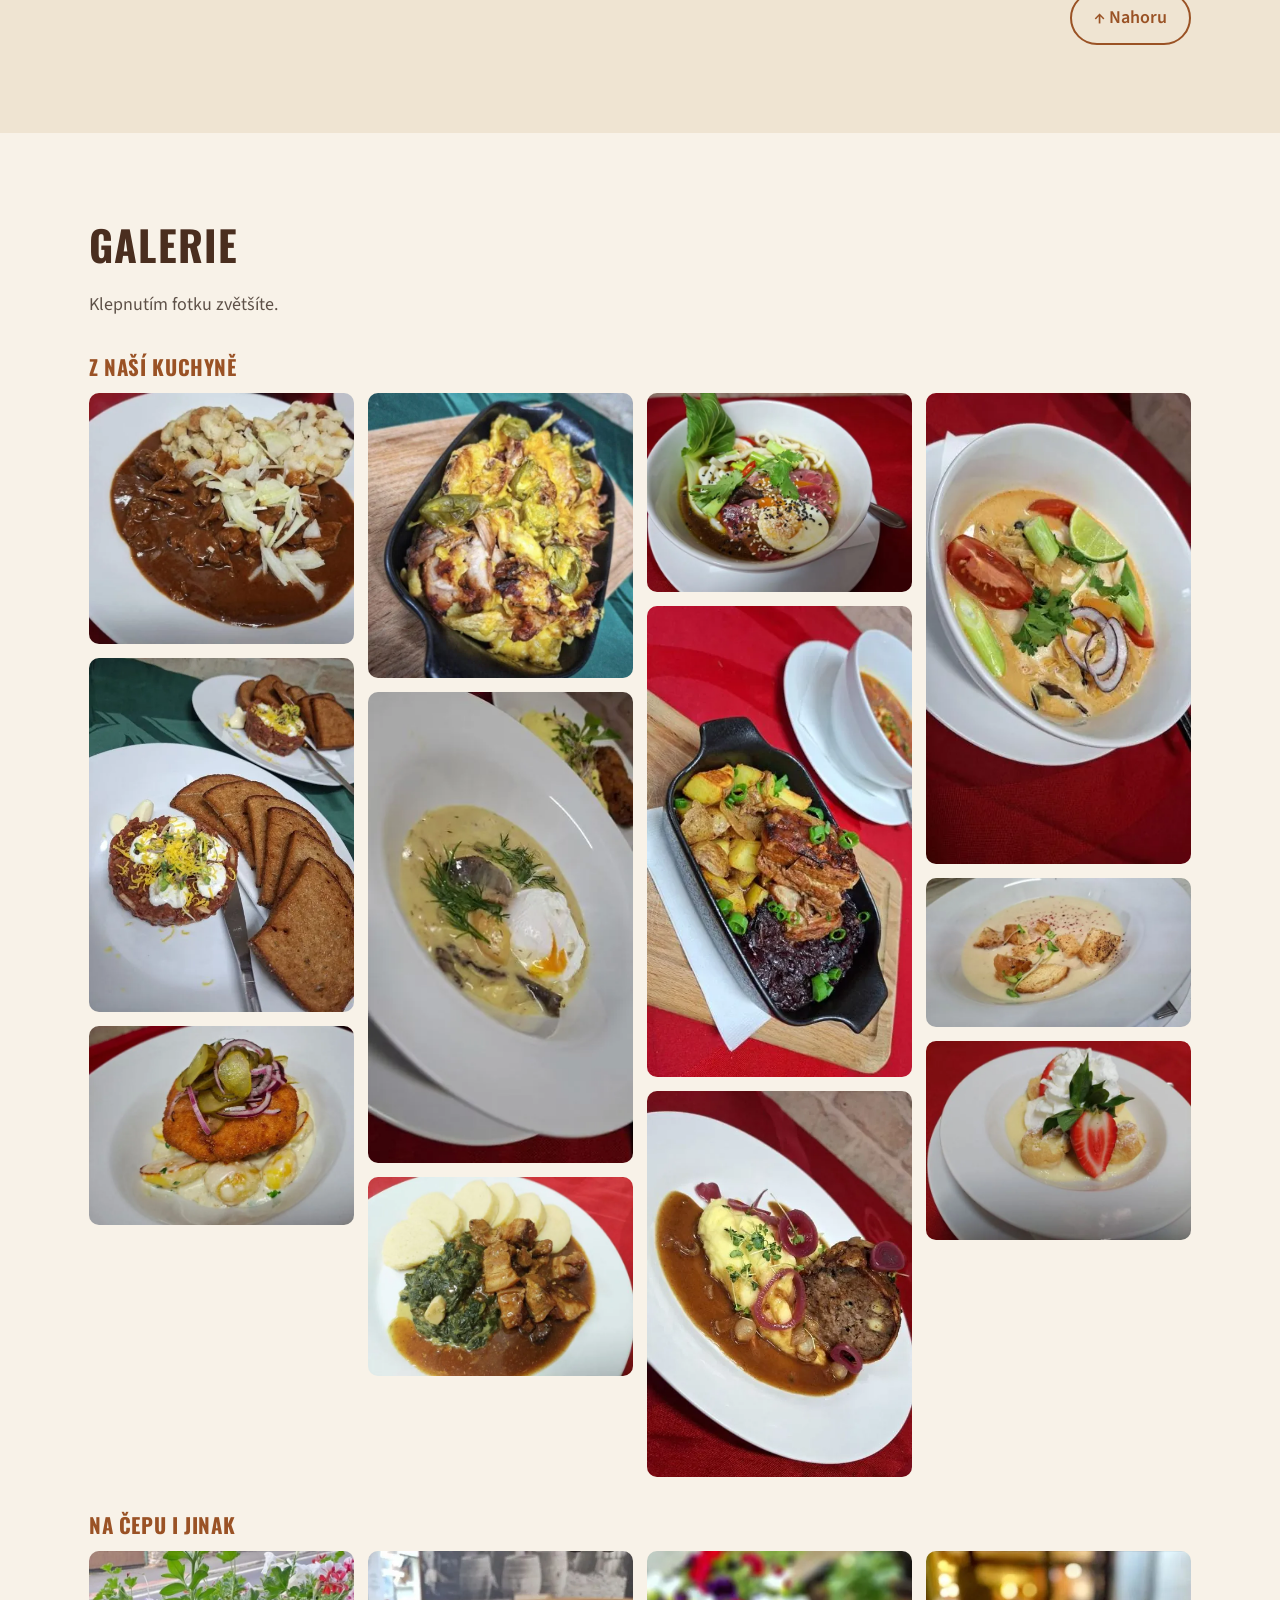
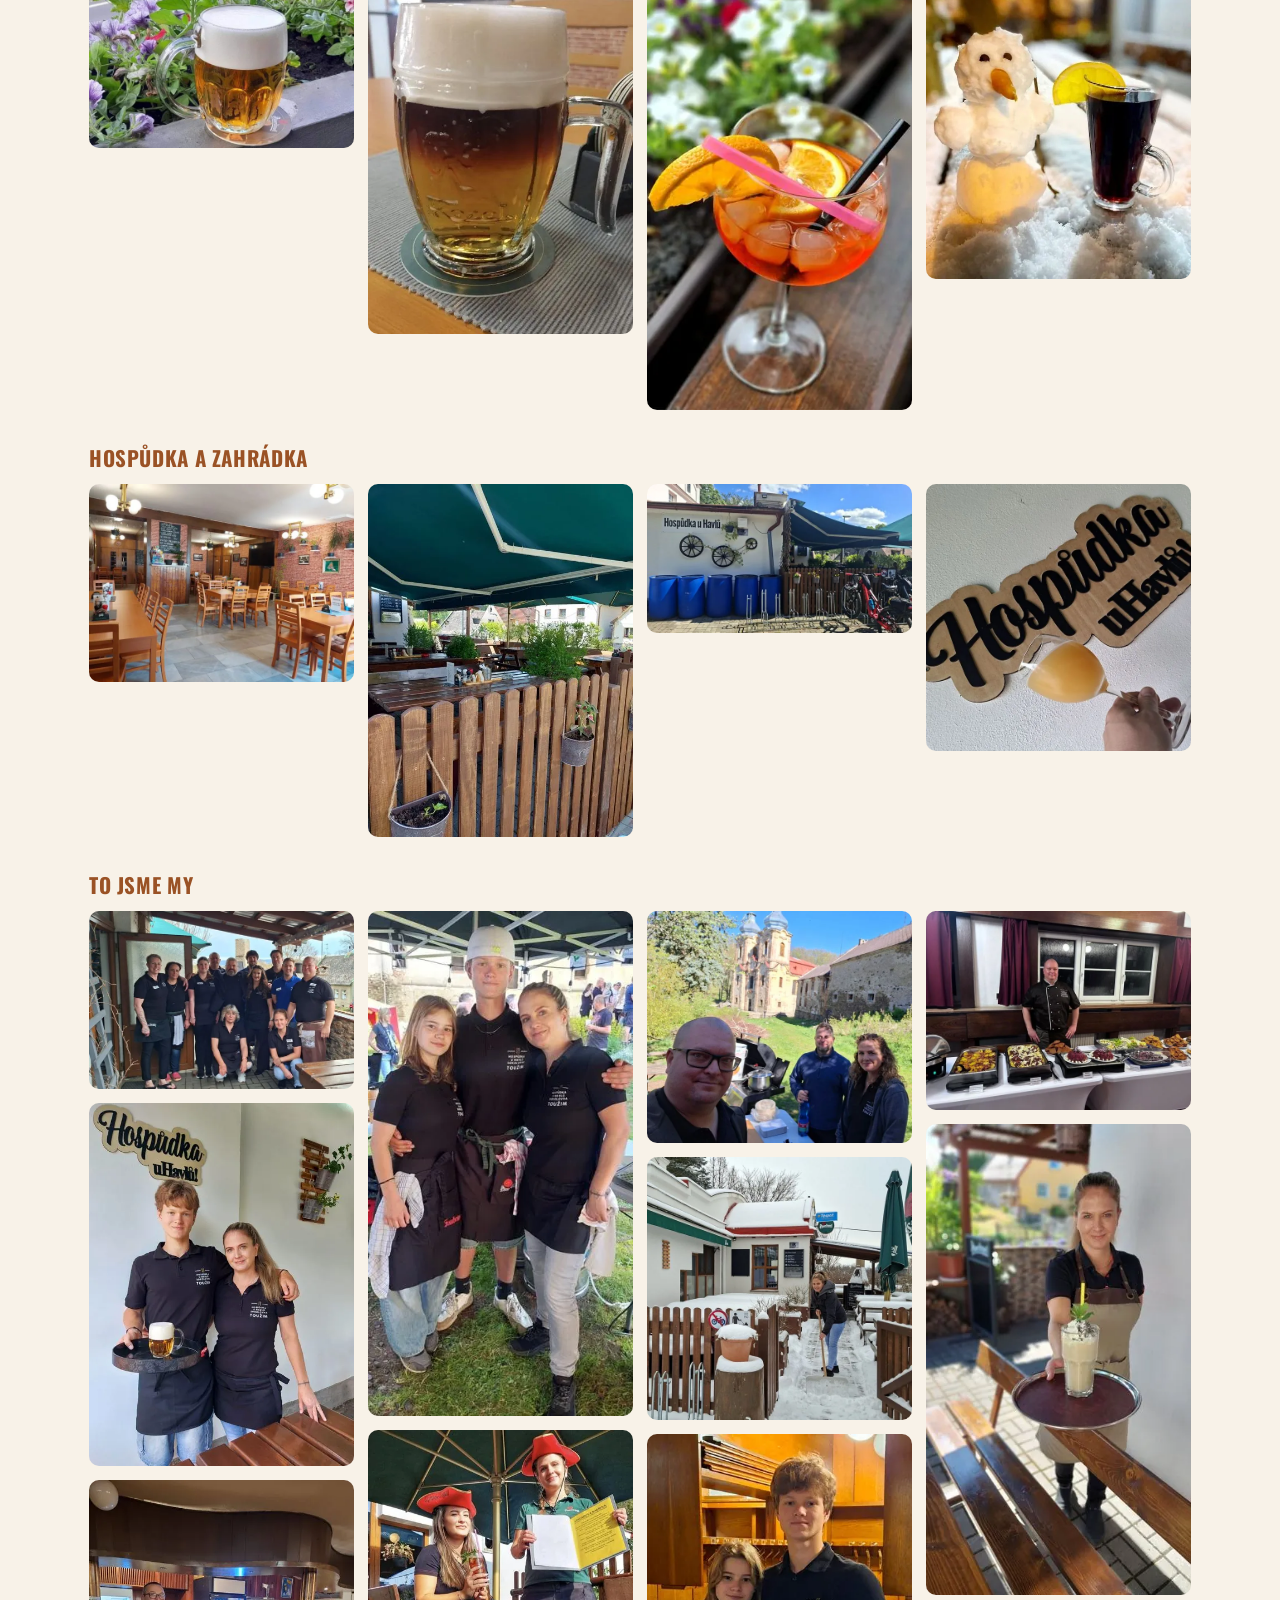
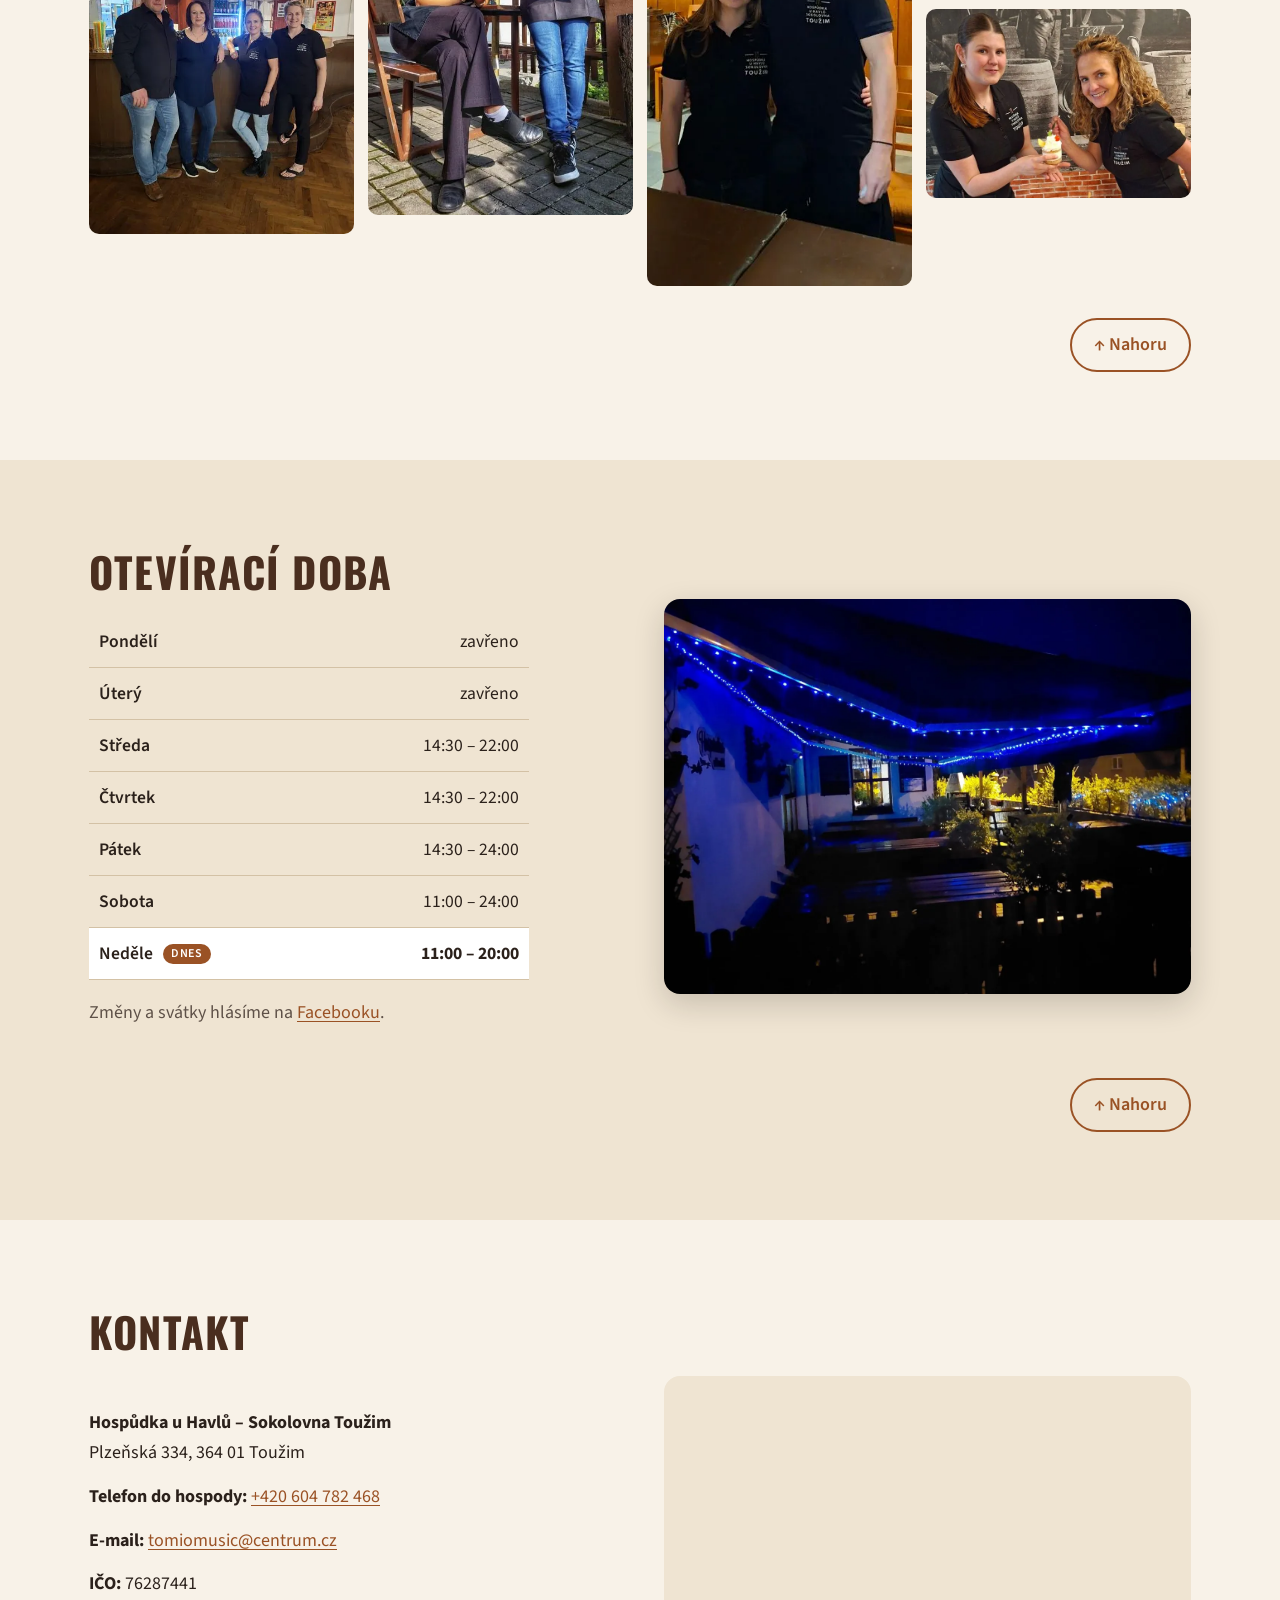
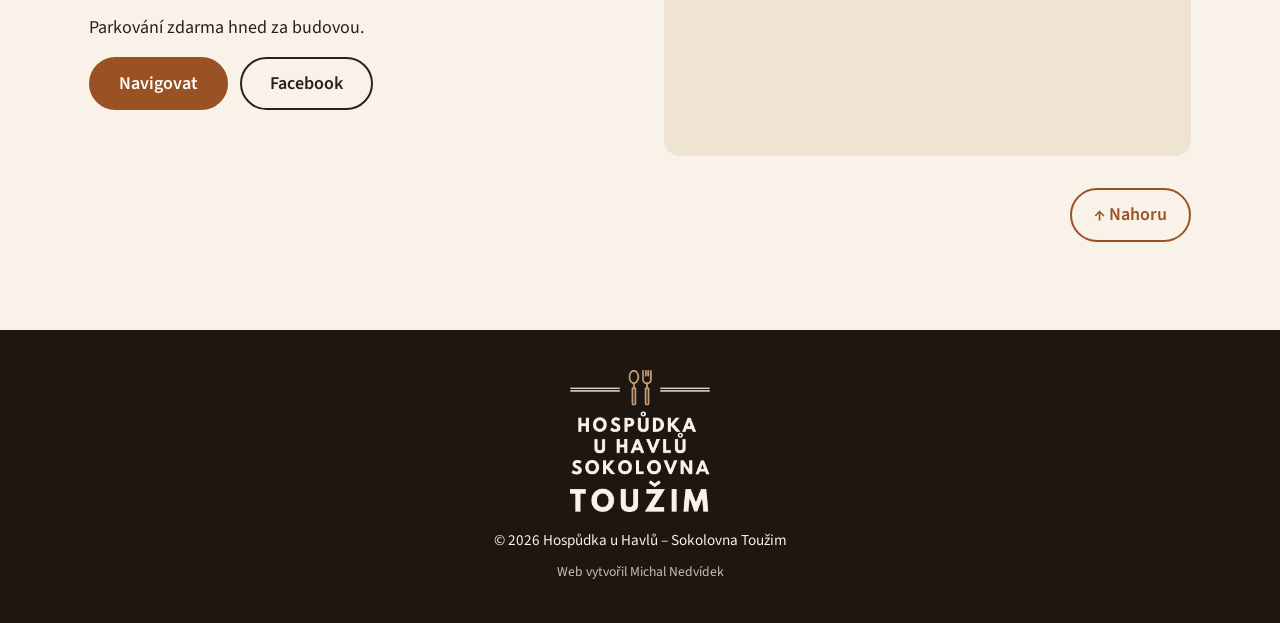
==== commit 3139a644: "O nás zpět nad jídelní lístek, víkendové menu zůstává na začátku lístku Co-Authored-By: Claude Opus " ====
--- a/index.html
+++ b/index.html
@@ -63,9 +63,9 @@
     <nav class="nav" aria-label="Hlavní menu">
       <button class="menu-toggle" type="button" aria-expanded="false" aria-controls="menu">Menu</button>
       <ul id="menu">
+        <li><a href="#o-nas">O nás</a></li>
         <li><a href="#jidelni-listek">Jídelní lístek</a></li>
         <li><a href="#napojovy-listek">Nápoje</a></li>
-        <li><a href="#o-nas">O nás</a></li>
         <li><a href="#galerie">Galerie</a></li>
         <li><a href="#oteviraci-doba">Otevírací doba</a></li>
         <li><a href="#kontakt">Kontakt</a></li>
@@ -101,6 +101,21 @@
         <a href="tel:+420604782468">604 782 468</a>
       </li>
     </ul>
+
+    <section id="o-nas" class="section about">
+      <div class="about-text">
+        <h2>O nás</h2>
+        <p>Jsme malá rodinná hospůdka s letní zahrádkou, kde se můžete v klidu zastavit na dobré pivo a poctivé jídlo. Čepujeme skvěle ošetřený Pilsner Urquell, Kozla 11°, 10° i černého, dále pomelo-grep, domácí limonády a spoustu dalšího.</p>
+        <p>K jídlu vaříme klasiku české kuchyně, kterou máme rádi i my sami. O víkendech ji obměňujeme podle sezóny nebo chuti: někdy jsou to hody, často zahraniční kuchyně, jindy grilování na zahrádce při pěkném počasí. Prostě co nás zrovna napadne. Hlavně ať je všechno čerstvé, jednoduché, poctivé a chutné.</p>
+        <p>Děti se vyřádí na hřišti vedle nás, auto zaparkujete zdarma hned za budovou a o vaši pohodu se postará šéfová na place se svým mužem v kuchyni i jejich usměvavým týmem. Rádi vás u nás uvidíme 🧡🍻</p>
+        <div class="badges">
+          <img width="300" height="249" src="img/web/nahled/08-restaurant-guru-2025.webp" alt="Ocenění Restaurant Guru – doporučeno 2025" loading="lazy">
+          <a class="btn btn-ghost-dark" href="https://www.google.com/maps/search/?api=1&query=Hosp%C5%AFdka%20u%20Havl%C5%AF%20Sokolovna%20To%C5%BEim" target="_blank" rel="noopener">Recenze na Google</a>
+        </div>
+      </div>
+      <img width="1400" height="1050" class="about-photo" src="img/web/20-kuchar-obsluha-vanoce.webp" alt="Majitelé Hospůdky u Havlů" loading="lazy">
+      <a href="#nahoru" class="section-top">↑ Nahoru</a>
+    </section>
 
     <section id="jidelni-listek" class="section alt">
       <div class="inner">
@@ -248,20 +263,6 @@
       <a href="#nahoru" class="section-top">↑ Nahoru</a>
     </section>
 
-    <section id="o-nas" class="section about">
-      <div class="about-text">
-        <h2>O nás</h2>
-        <p>Jsme malá rodinná hospůdka s letní zahrádkou, kde se můžete v klidu zastavit na dobré pivo a poctivé jídlo. Čepujeme skvěle ošetřený Pilsner Urquell, Kozla 11°, 10° i černého, dále pomelo-grep, domácí limonády a spoustu dalšího.</p>
-        <p>K jídlu vaříme klasiku české kuchyně, kterou máme rádi i my sami. O víkendech ji obměňujeme podle sezóny nebo chuti: někdy jsou to hody, často zahraniční kuchyně, jindy grilování na zahrádce při pěkném počasí. Prostě co nás zrovna napadne. Hlavně ať je všechno čerstvé, jednoduché, poctivé a chutné.</p>
-        <p>Děti se vyřádí na hřišti vedle nás, auto zaparkujete zdarma hned za budovou a o vaši pohodu se postará šéfová na place se svým mužem v kuchyni i jejich usměvavým týmem. Rádi vás u nás uvidíme 🧡🍻</p>
-        <div class="badges">
-          <img width="300" height="249" src="img/web/nahled/08-restaurant-guru-2025.webp" alt="Ocenění Restaurant Guru – doporučeno 2025" loading="lazy">
-          <a class="btn btn-ghost-dark" href="https://www.google.com/maps/search/?api=1&query=Hosp%C5%AFdka%20u%20Havl%C5%AF%20Sokolovna%20To%C5%BEim" target="_blank" rel="noopener">Recenze na Google</a>
-        </div>
-      </div>
-      <img width="1400" height="1050" class="about-photo" src="img/web/20-kuchar-obsluha-vanoce.webp" alt="Majitelé Hospůdky u Havlů" loading="lazy">
-      <a href="#nahoru" class="section-top">↑ Nahoru</a>
-    </section>
 
 
 
--- a/style.css
+++ b/style.css
@@ -431,7 +431,6 @@
 .weekend .btn { background: var(--cream); border-color: var(--cream); color: var(--wood); }
 .weekend .btn:hover { background: var(--tan); border-color: var(--tan); color: var(--dark); }
 .weekend a:focus-visible { outline-color: var(--tan); }
-#jidelni-listek { padding-top: 64px; }
 
 /* Mobil: nižší úvod, dnešní otevírací doba a telefon jsou vidět hned na první obrazovce */
 @media (max-width: 600px) {
@@ -443,7 +442,6 @@
   .quickinfo li { display: flex; justify-content: space-between; align-items: baseline; gap: 12px; padding: 11px 18px; }
   .qi-label { flex: none; }
   .quickinfo a { text-align: right; }
-  #jidelni-listek { padding-top: 48px; }
   .weekend { grid-template-columns: 1fr; gap: 20px; padding: 22px 20px; margin-bottom: 40px; }
   .weekend img { aspect-ratio: 16 / 10; object-position: center 30%; }
 }
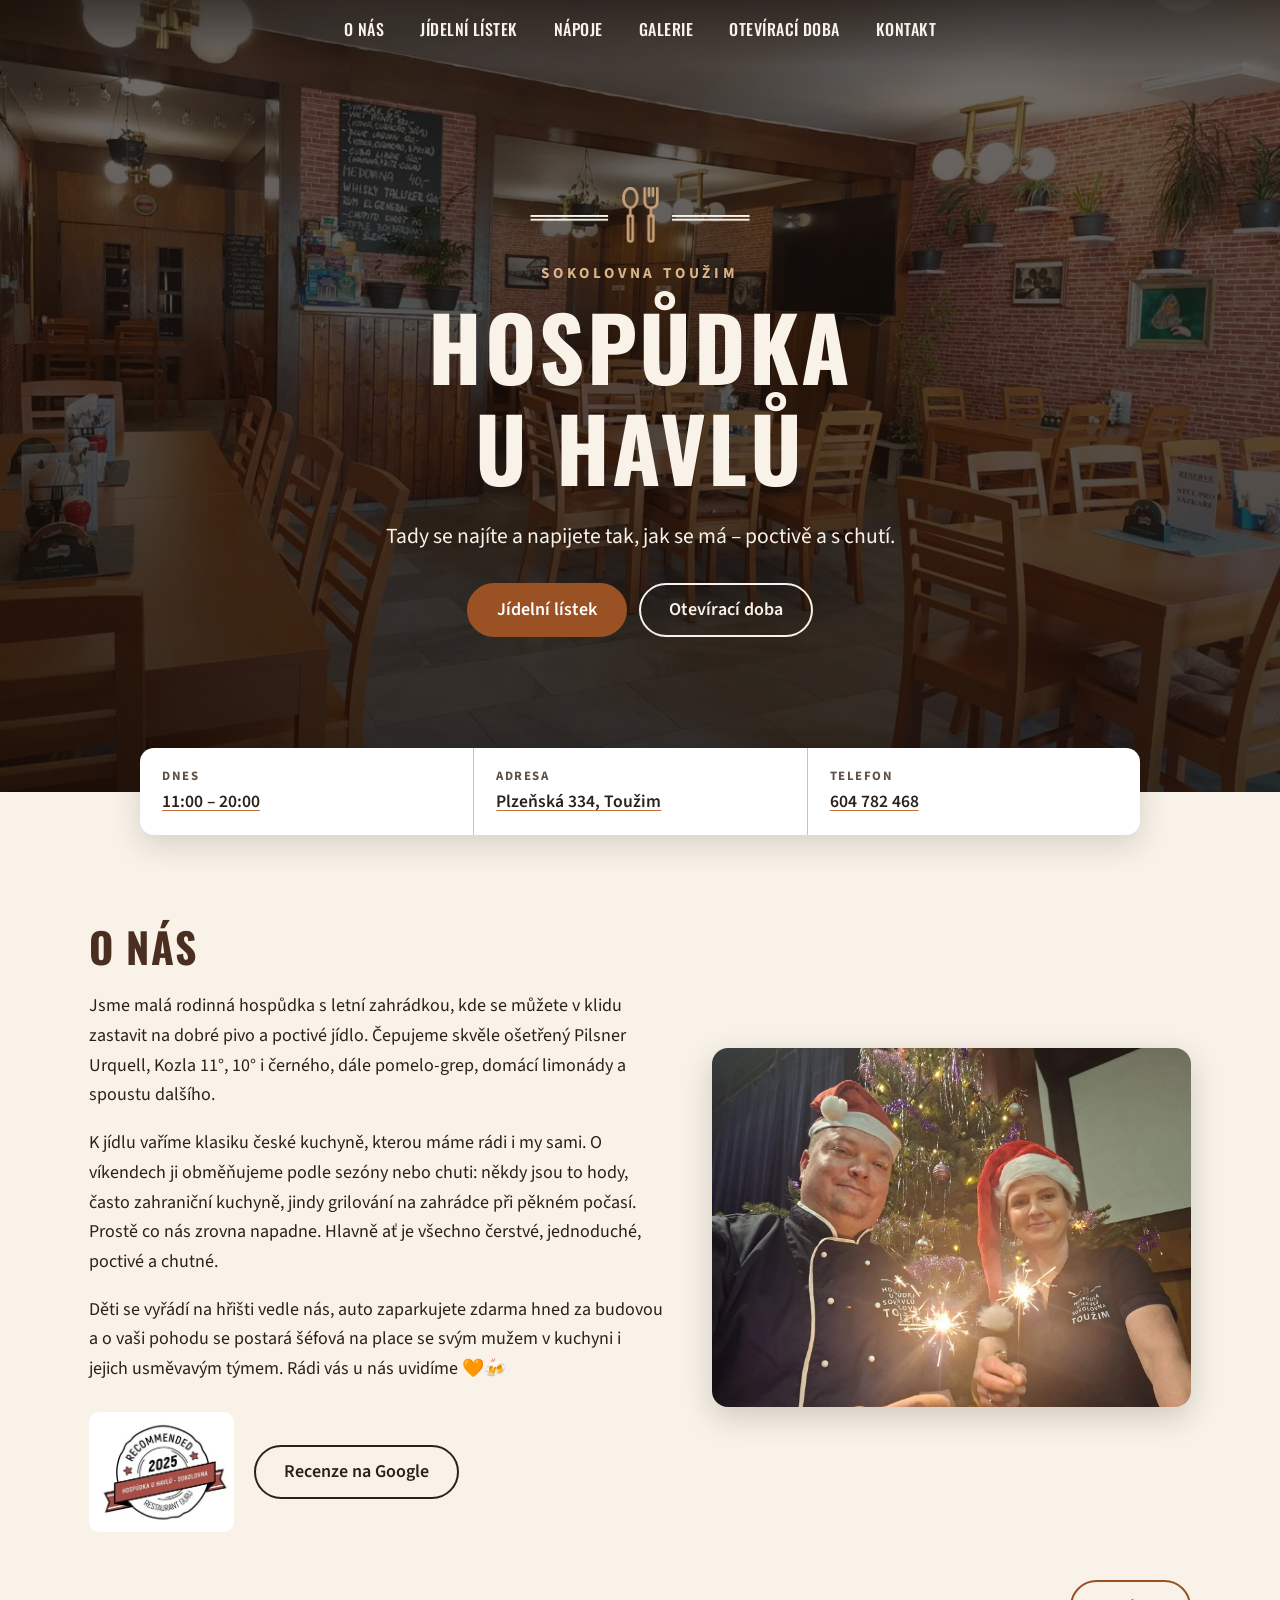
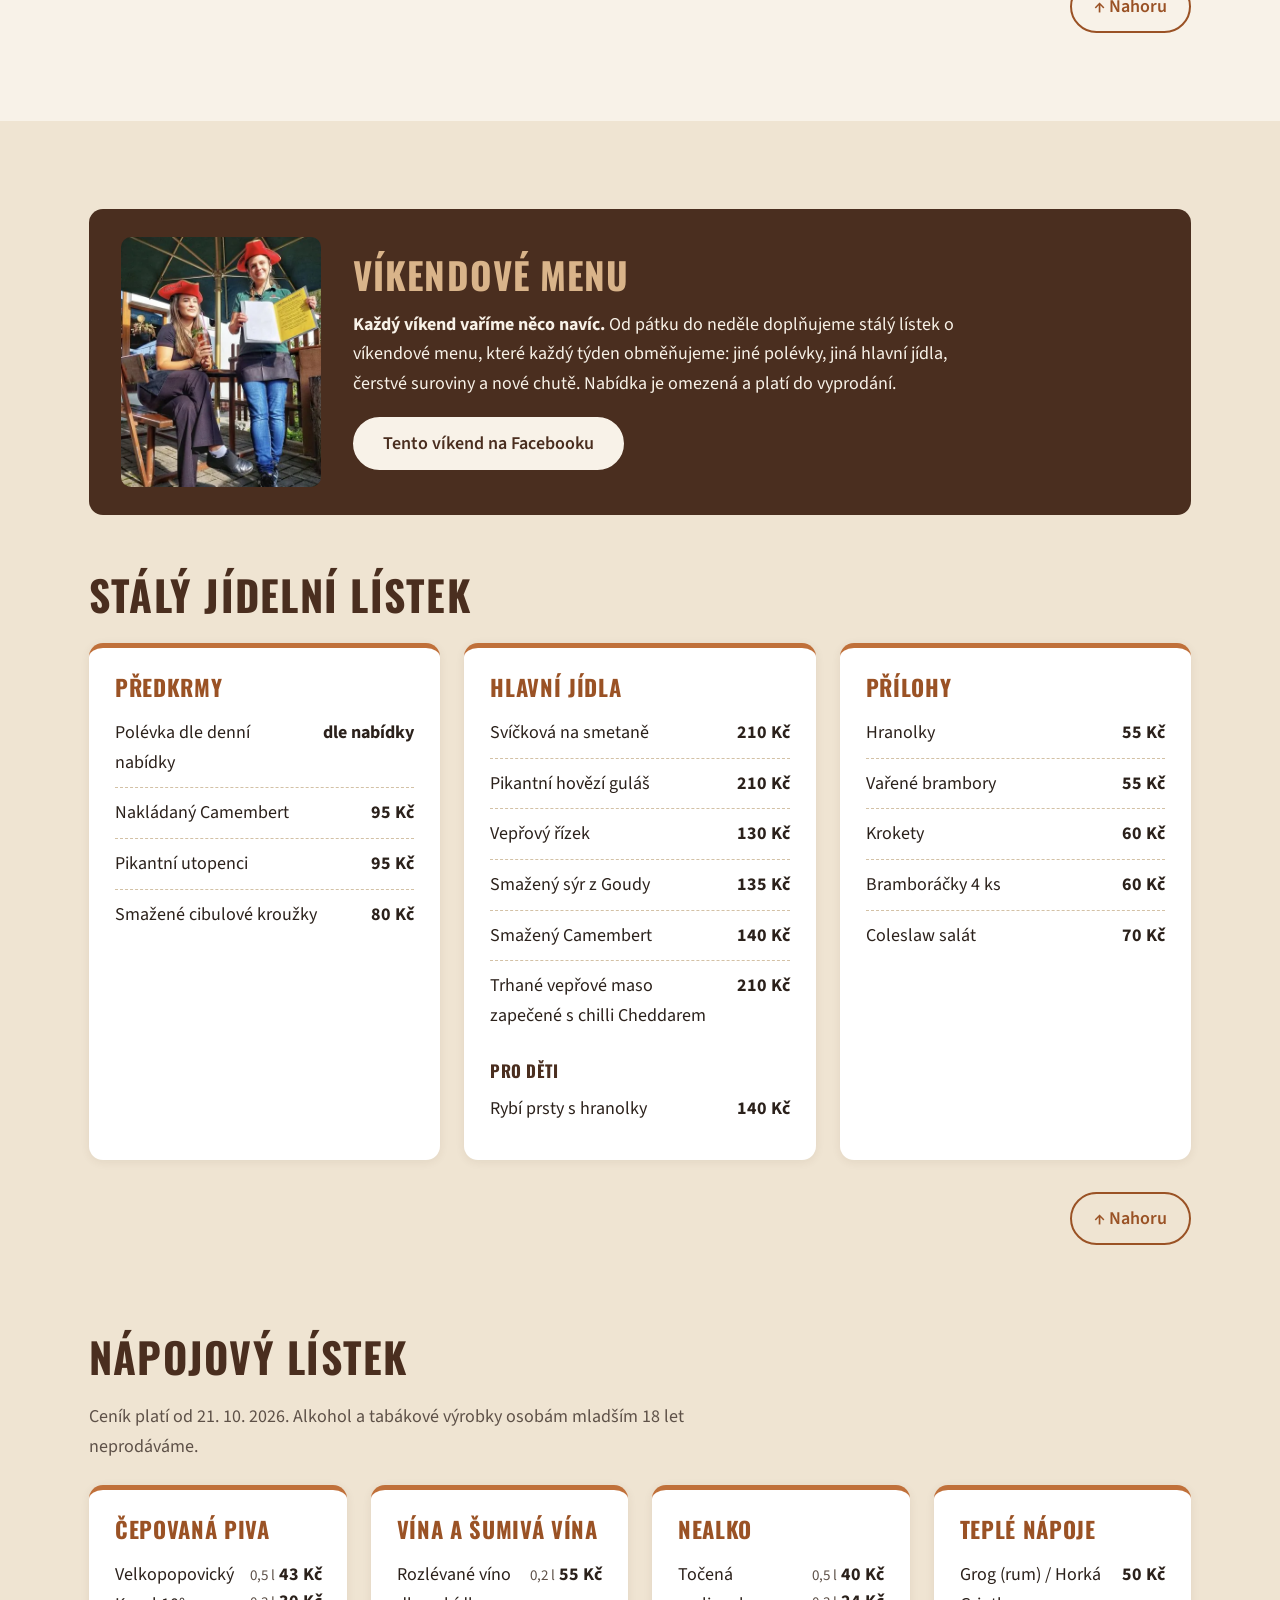
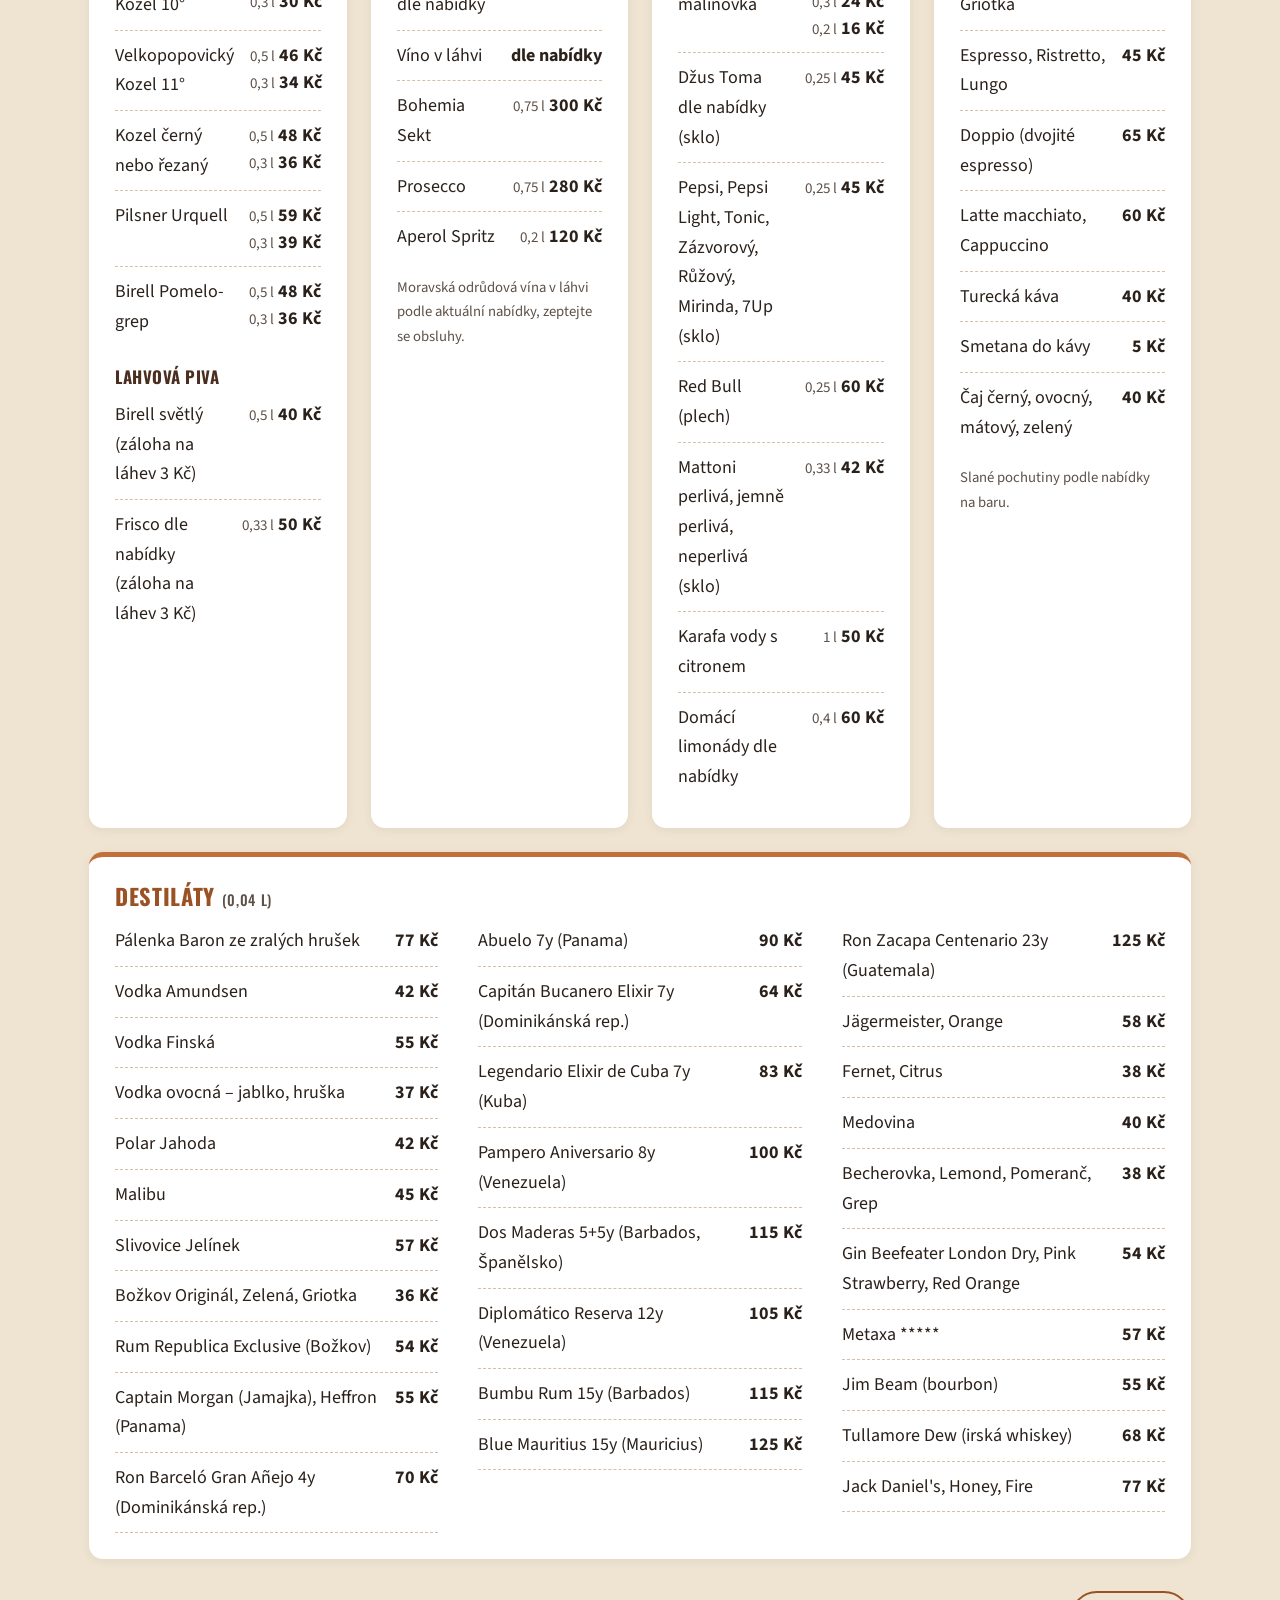
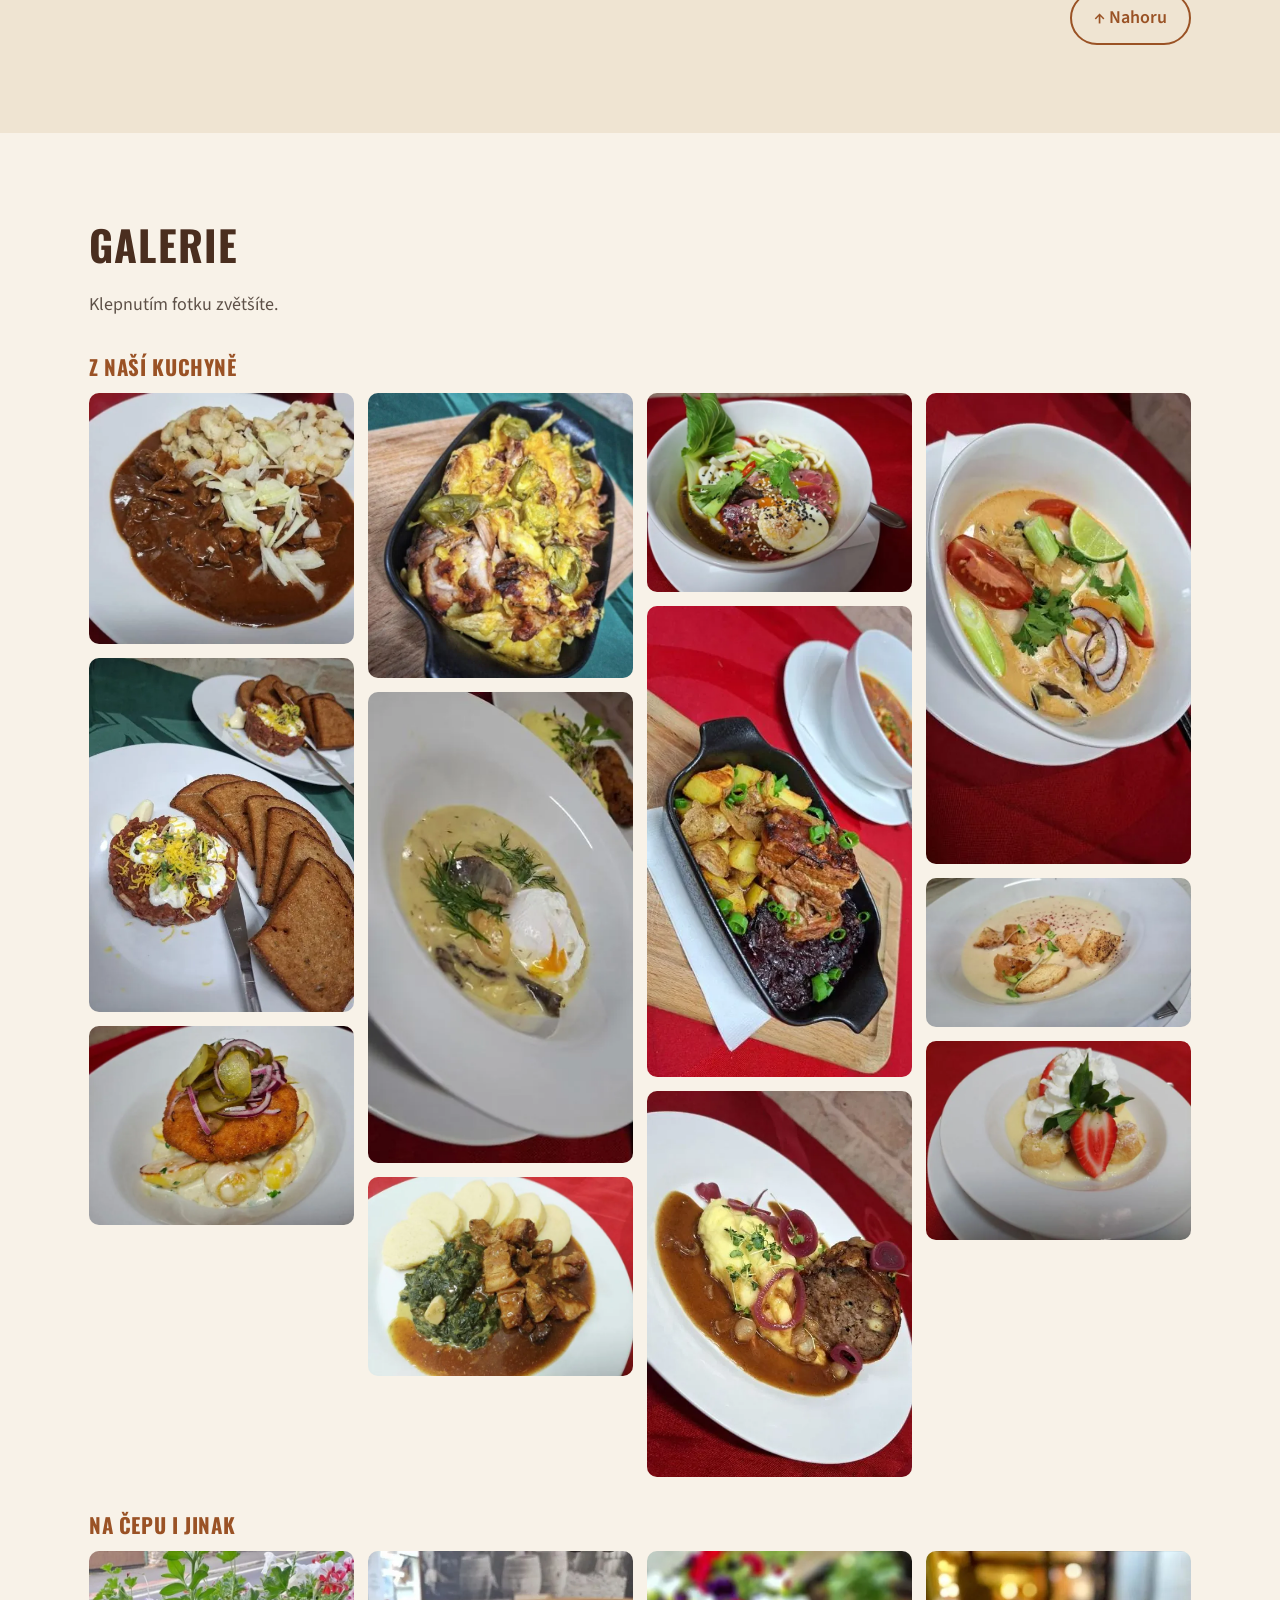
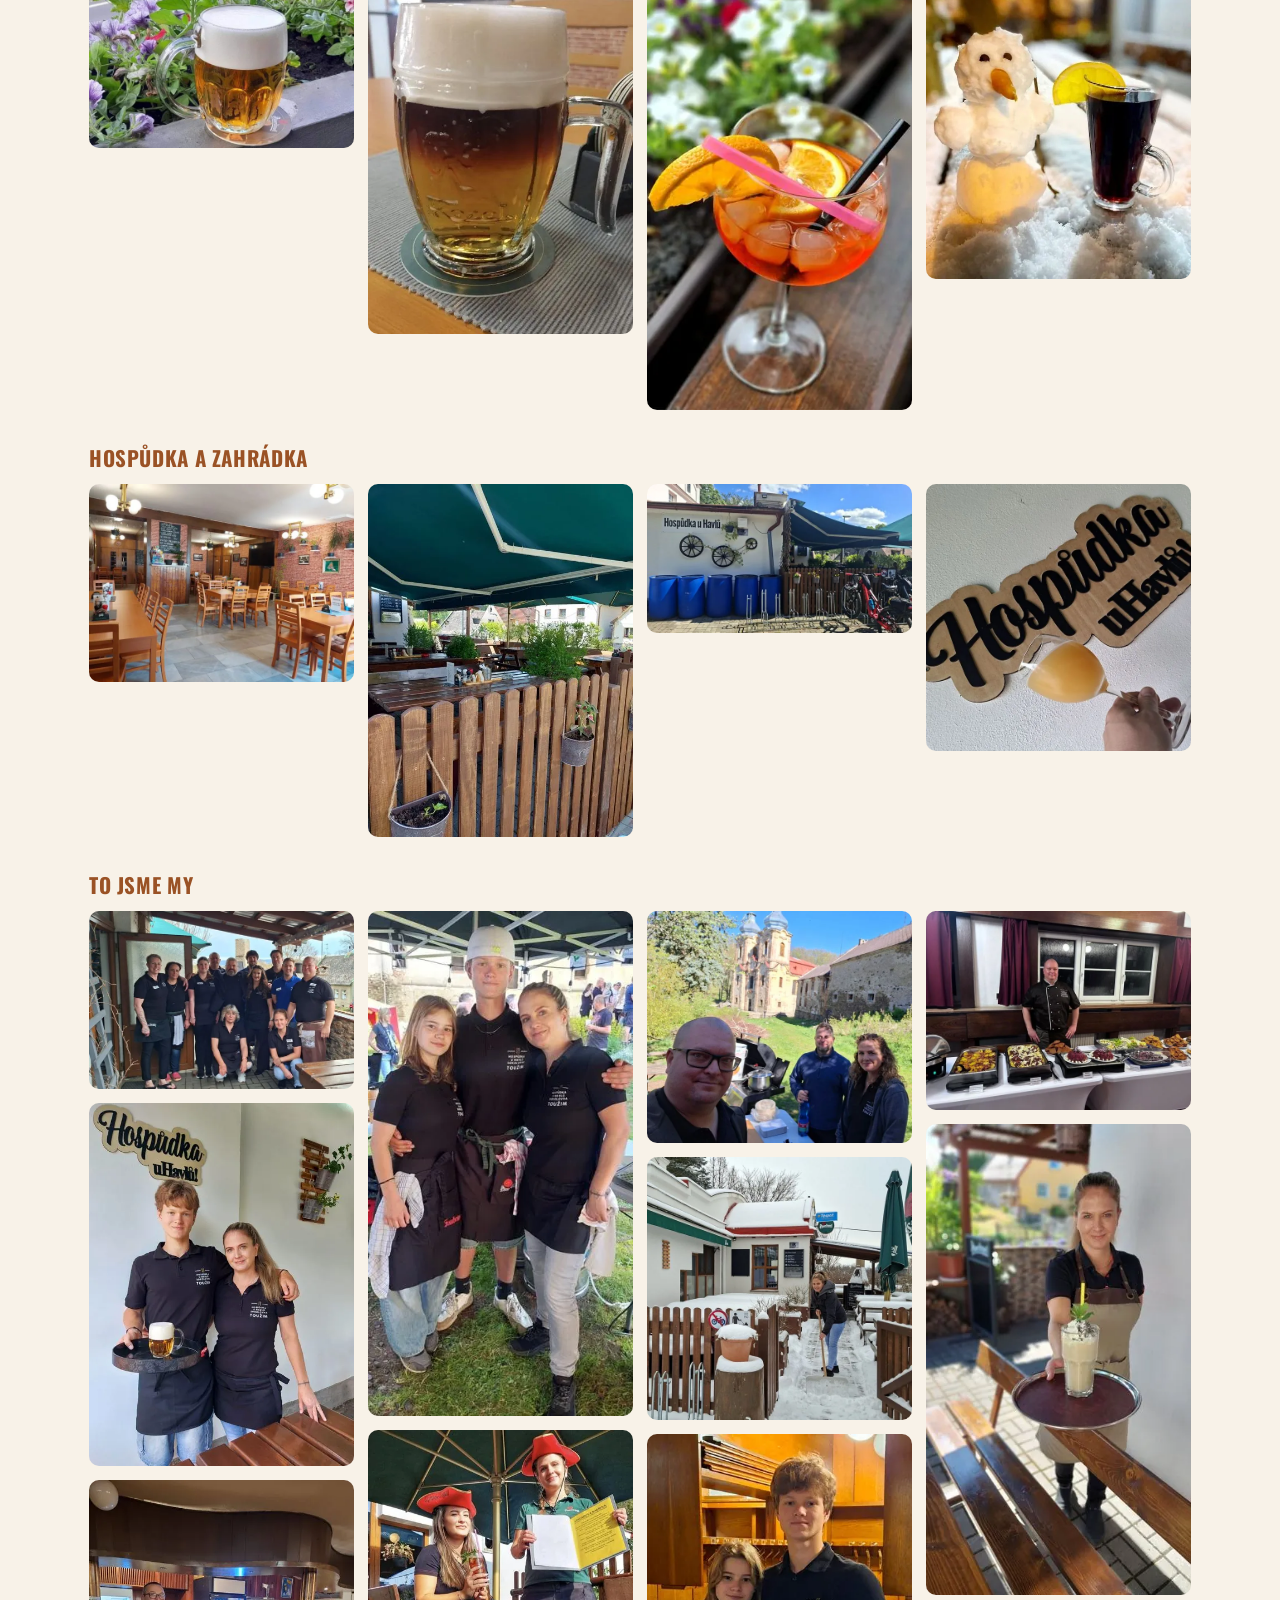
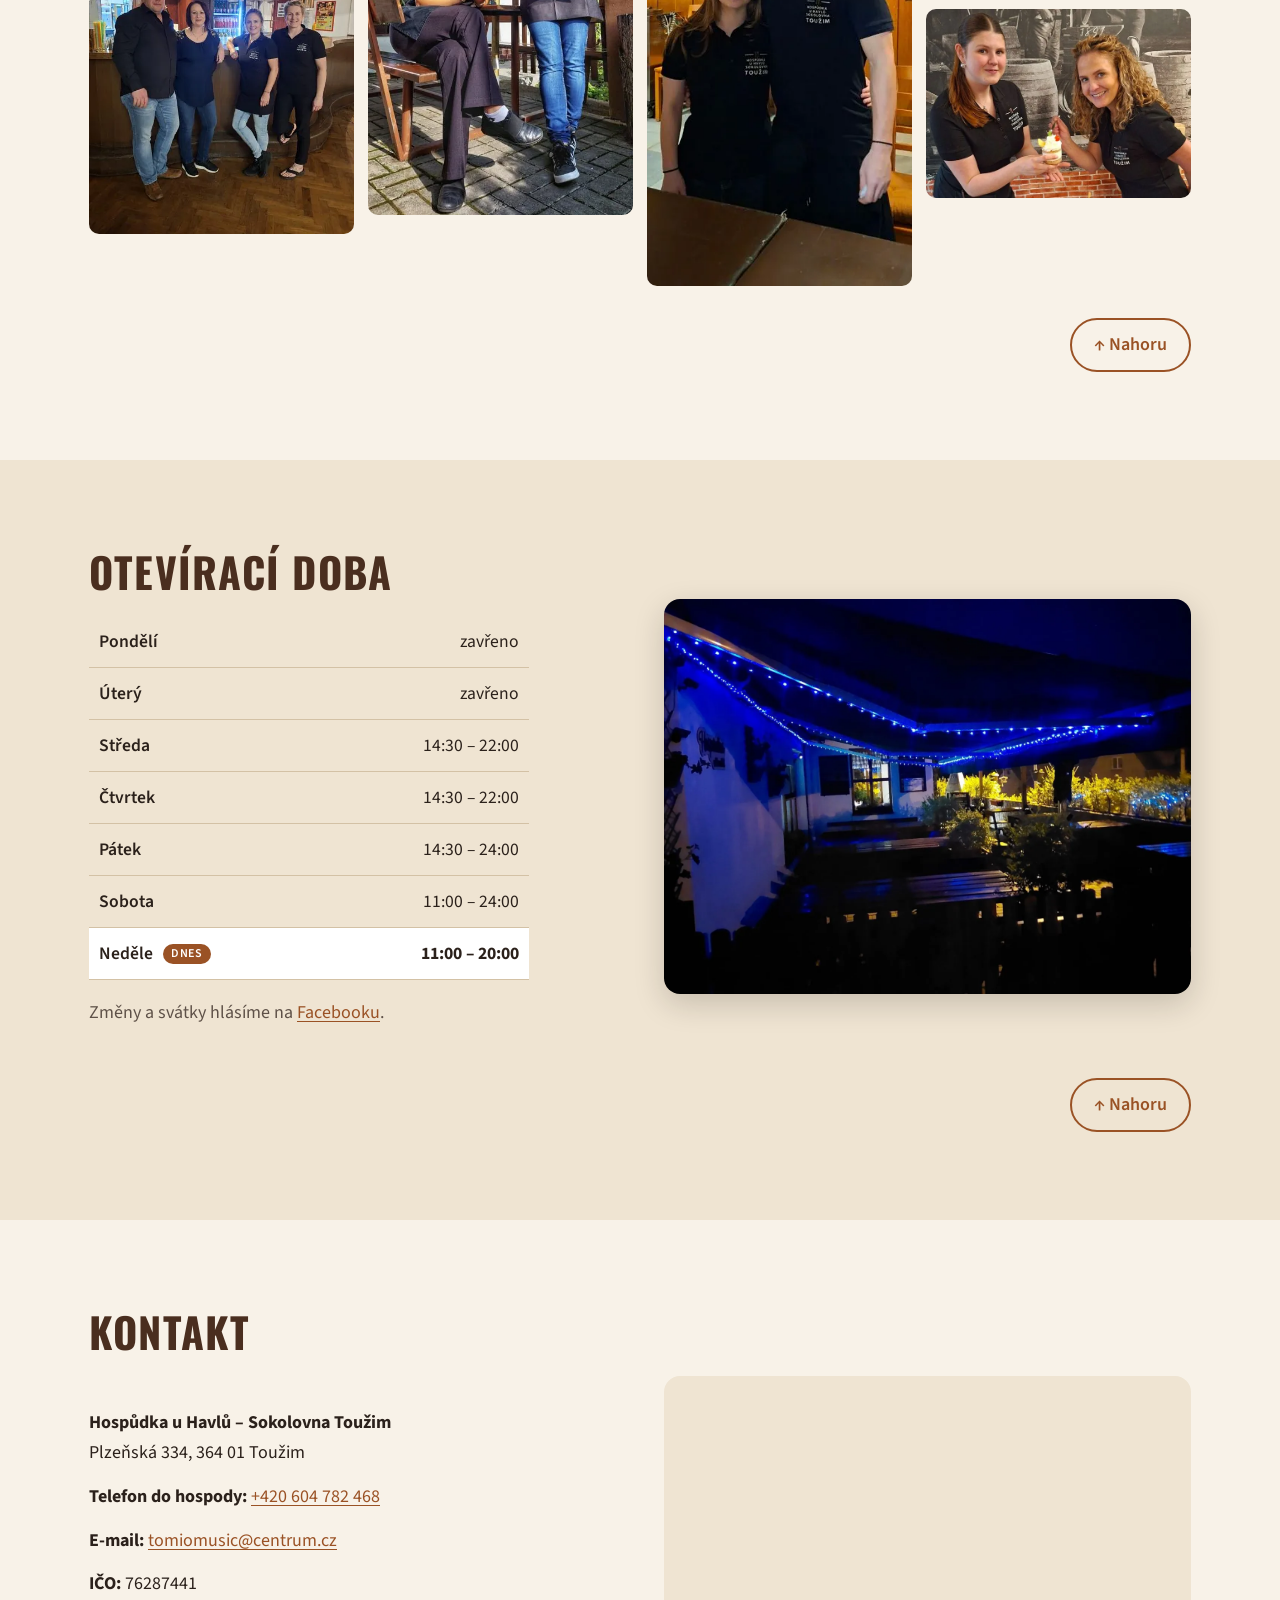
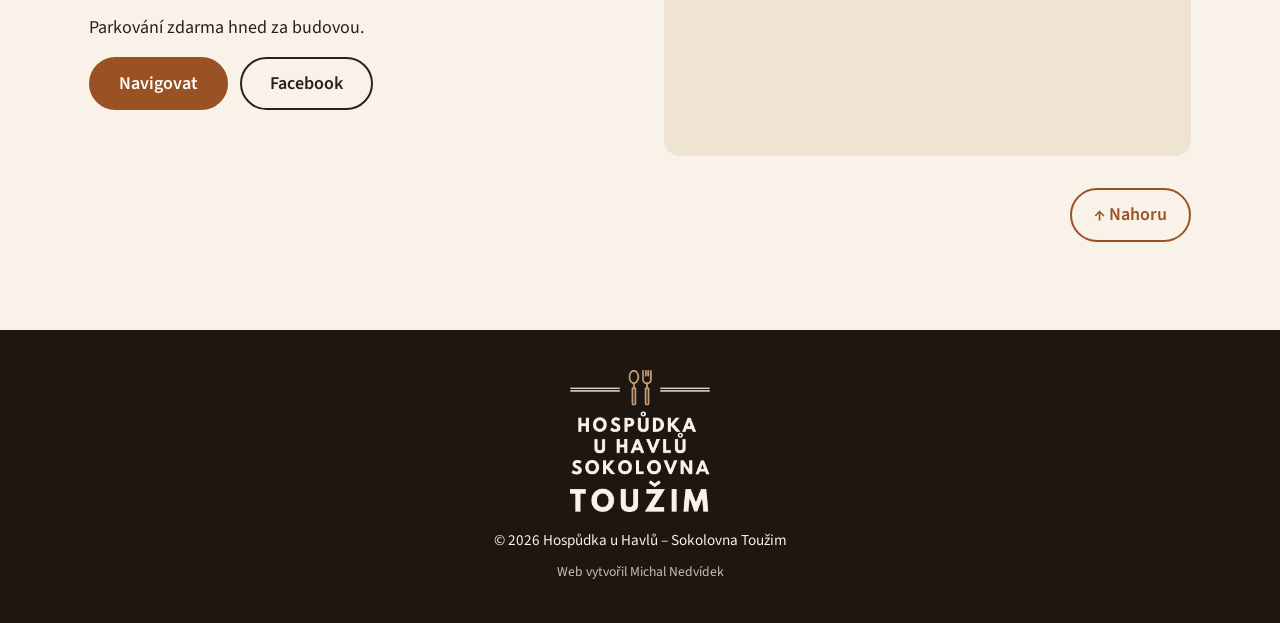
==== commit 9882c378: "Víkendové menu: fotka zarovnaná nahoru, aby obě dámy měly celou hlavu Co-Authored-By: Claude Opus 5." ====
--- a/index.html
+++ b/index.html
@@ -54,7 +54,7 @@
   <link rel="preload" href="fonts/source-sans-3-latin.woff2" as="font" type="font/woff2" crossorigin>
   <link rel="preload" href="fonts/oswald-latin.woff2" as="font" type="font/woff2" crossorigin>
   <link rel="preload" href="img/web/09-interier.webp" as="image" fetchpriority="high">
-  <link rel="stylesheet" href="style.css?v=20261104">
+  <link rel="stylesheet" href="style.css?v=20261109">
 </head>
 <body>
   <a class="skip-link" href="#obsah">Přeskočit na obsah</a>
--- a/style.css
+++ b/style.css
@@ -423,7 +423,7 @@
   color: var(--cream);
   border-radius: 14px;
 }
-.weekend img { width: 100%; aspect-ratio: 4 / 5; object-fit: cover; border-radius: 10px; }
+.weekend img { width: 100%; aspect-ratio: 4 / 5; object-fit: cover; object-position: center top; border-radius: 10px; }
 .weekend h2 { margin: 0 0 .35em; font-size: clamp(1.8rem, 4.5vw, 2.3rem); color: var(--tan); }
 .section .weekend h2 { margin: 0 0 .35em; font-size: clamp(1.8rem, 4.5vw, 2.3rem); color: var(--tan); }
 .weekend p { margin: 0 0 1em; }
@@ -443,5 +443,5 @@
   .qi-label { flex: none; }
   .quickinfo a { text-align: right; }
   .weekend { grid-template-columns: 1fr; gap: 20px; padding: 22px 20px; margin-bottom: 40px; }
-  .weekend img { aspect-ratio: 16 / 10; object-position: center 30%; }
-}
+  .weekend img { aspect-ratio: 4 / 3; object-position: center top; }
+}
